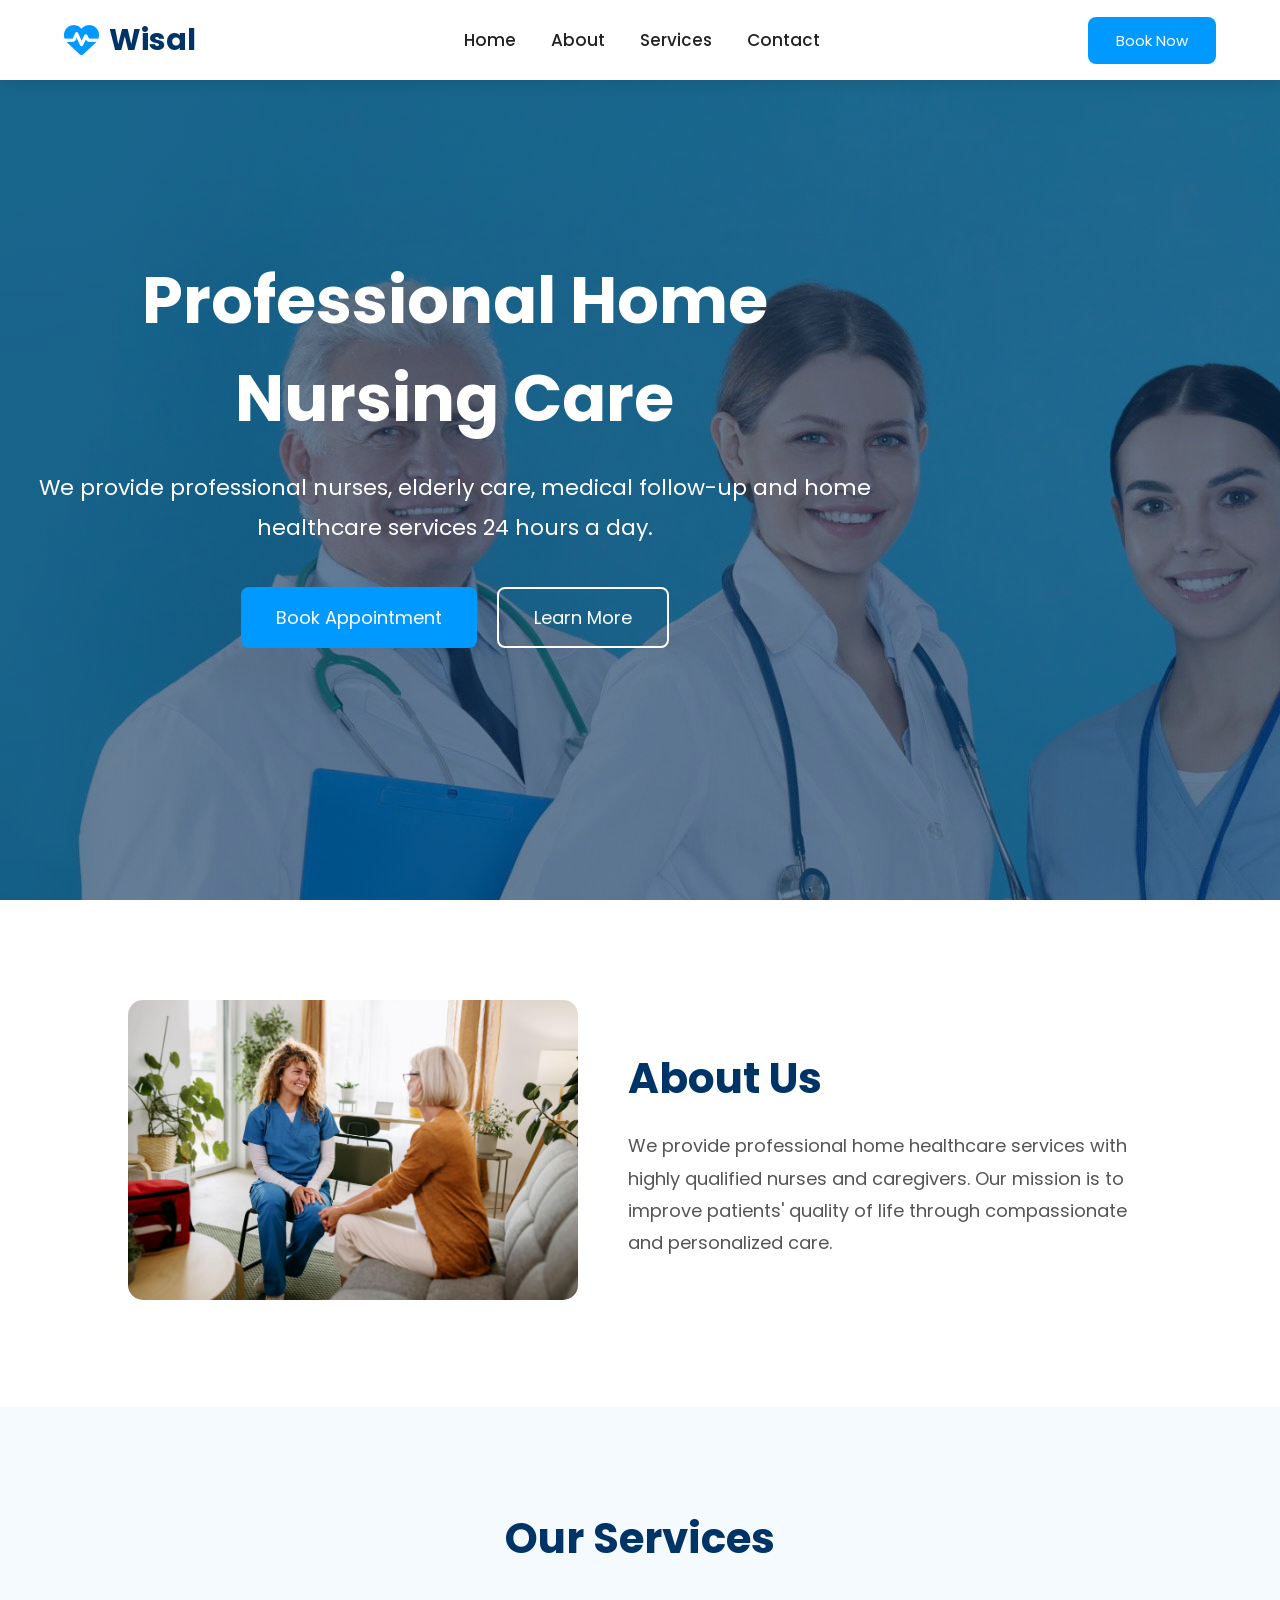
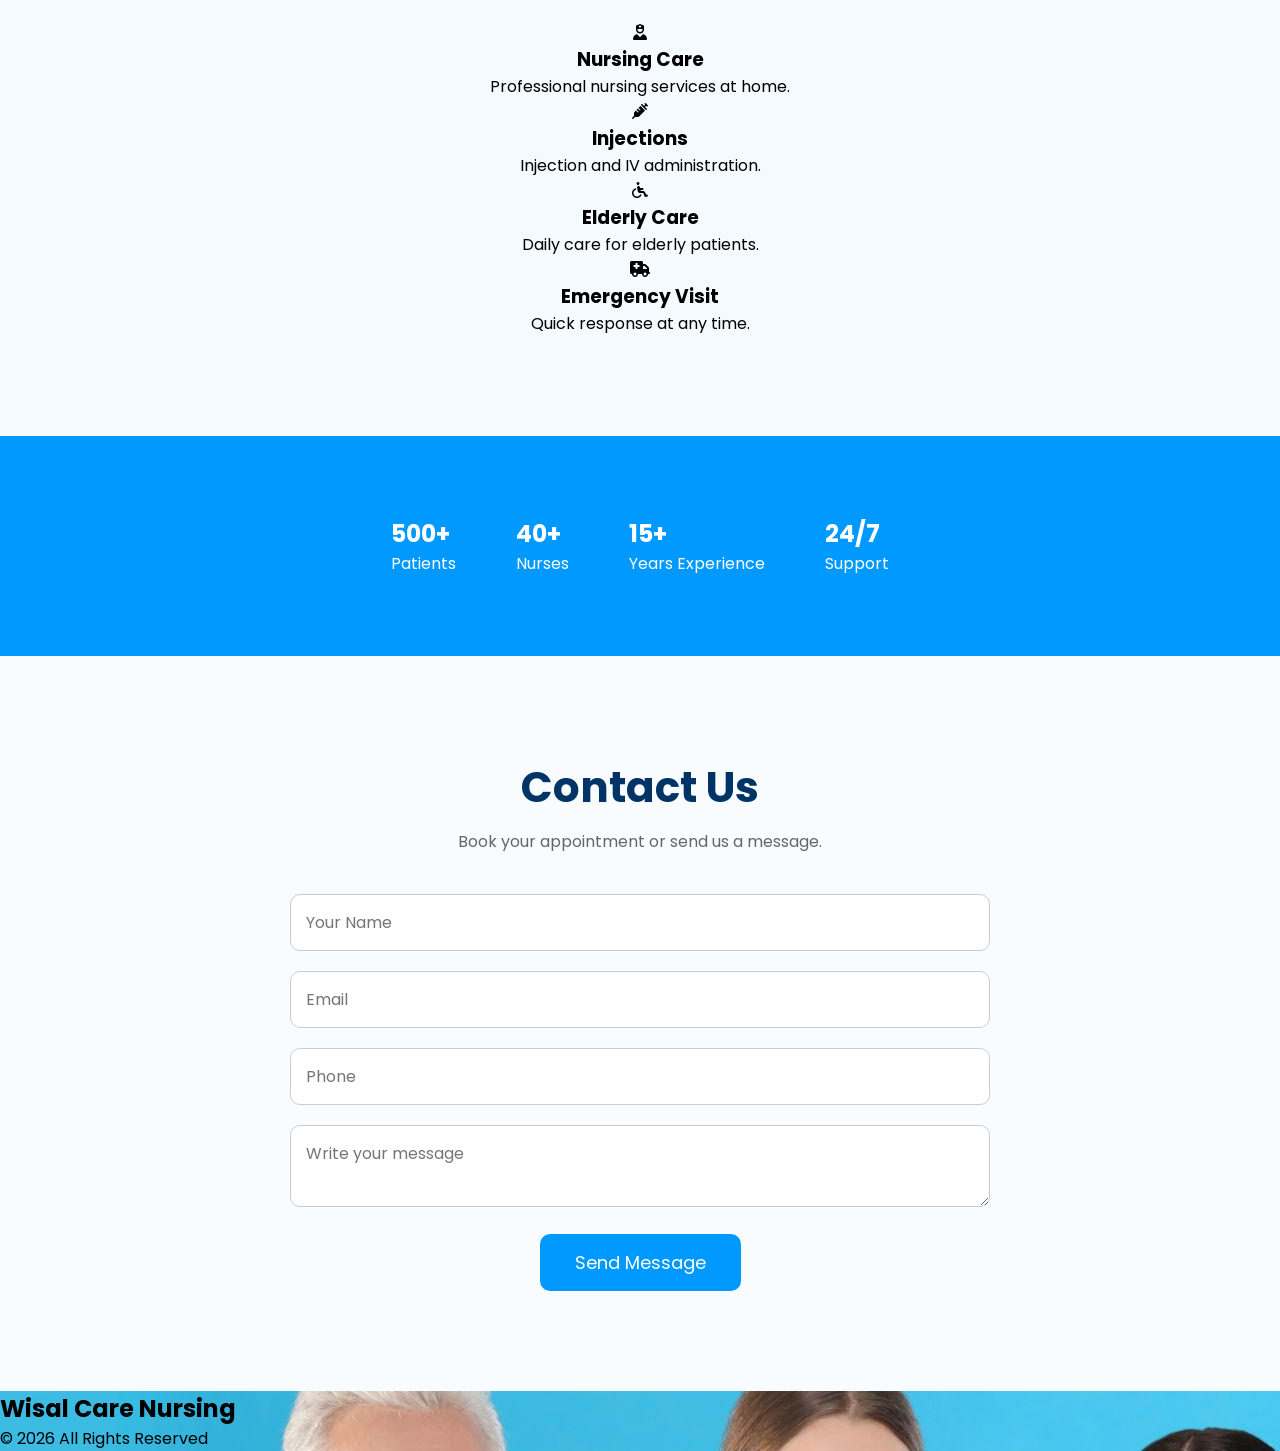
==== index.html @ 1d6d8c6b "Add files via upload" ====
<!DOCTYPE html>
<html lang="en">
<head>
    <meta charset="UTF-8">
    <meta name="viewport" content="width=device-width, initial-scale=1.0">

    <title><title>Trust Care Nursing</title></title>

    <link rel="stylesheet"
    href="https://cdnjs.cloudflare.com/ajax/libs/font-awesome/6.7.2/css/all.min.css">

    <link rel="stylesheet" href="./nurse.css">
</head>
<link rel="stylesheet" href="./nurse.css">
<body>
<!-- Navbar --><!-- ================= NAVBAR ================= -->
<div class="zy">
<header>

    <nav>

        <div class="logo">
            <i class="fa-solid fa-heart-pulse"></i>
            <h2>Wisal </h2>
        </div>

        <ul>

            <li><a href="#">Home</a></li>

            <li><a href="#about">About</a></li>

            <li><a href="#services">Services</a></li>

            <li><a href="#contact">Contact</a></li>

        </ul>

        <button>Book Now</button>

    </nav>

</header>

<!-- ================= HERO ================= -->

<section class="hero">

<div class="overlay">

<div class="hero-text">

<h1>
Professional Home Nursing Care
</h1>

<p>

We provide professional nurses, elderly care,
medical follow-up and home healthcare services
24 hours a day.

</p>

<div class="buttons">

<button class="btn1">
Book Appointment
</button>

<button class="btn2">
Learn More
</button>

</div>

</div>

</div>

</section>


<!-- ================= ABOUT ================= -->

<section id="about" class="about">

<div class="about-img">

<img src="./img/tFx-KhAilJrNJD1cGnGdFwAbZsKAb8rjtskVbV6EomZc5nAIpCiWA5G-6uvdhgjhZjy23Blpyqgkq9o8GJXaNEtevzfDGAfsOKgZnXQZ93qeG8VlobmFA5ruehhHsmvQbsqc4K2mUr1YyQvxYz3chcpA-TrYgQQSXexReo0SDhFoOBASvXWwSKOg_LoPv8xk.jpg">

</div>

<div class="about-text">

<h2>About Us</h2>

<p>

We provide professional home healthcare services
with highly qualified nurses and caregivers.

Our mission is to improve patients' quality of life
through compassionate and personalized care.

</p>

</div>

</section>

<!-- ================= SERVICES ================= -->

<section id="services" class="services">

<h2>Our Services</h2>

<div class="cards">

<div class="card">

<i class="fa-solid fa-user-nurse"></i>

<h3>Nursing Care</h3>

<p>

Professional nursing services at home.

</p>

</div>

<div class="card">

<i class="fa-solid fa-syringe"></i>

<h3>Injections</h3>

<p>

Injection and IV administration.

</p>

</div>

<div class="card">

<i class="fa-solid fa-wheelchair"></i>

<h3>Elderly Care</h3>

<p>

Daily care for elderly patients.

</p>

</div>

<div class="card">

<i class="fa-solid fa-truck-medical"></i>

<h3>Emergency Visit</h3>

<p>

Quick response at any time.

</p>

</div>

</div>

</section>

<!-- ================= STATISTICS ================= -->

<section class="stats">

<div>

<h2>500+</h2>

<p>Patients</p>

</div>

<div>

<h2>40+</h2>

<p>Nurses</p>

</div>

<div>

<h2>15+</h2>

<p>Years Experience</p>

</div>

<div>

<h2>24/7</h2>

<p>Support</p>

</div>

</section>

<!-- ================= CONTACT ================= -->

<section id="contact" class="contact">

<h2>Contact Us</h2>
<p>Book your appointment or send us a message.</p>
<form action="https://formspree.io/f/xzdngzao" method="POST">

<input type="text" name="name" placeholder="Your Name" required>

<input type="email" name="email" placeholder="Email" required>

<input type="text" name="phone" placeholder="Phone">

<textarea name="message" placeholder="Write your message"></textarea>

<button>

Send Message

</button>

</form>

</section>

<!-- ================= FOOTER ================= -->

<footer>

<h2>Wisal Care Nursing</h2>

<p>

© 2026 All Rights Reserved

</p>


</footer>

</body>
</html>
</body>
</html>
</body>
</html>
---- nurse.css ----
/* =======================
   Google Font
======================= */

@import url('https://fonts.googleapis.com/css2?family=Poppins:wght@300;400;500;600;700;800&display=swap');

/* =======================
   Reset
======================= */

*{
    margin:0;
    padding:0;
    box-sizing:border-box;
    font-family:'Poppins',sans-serif;
    scroll-behavior:smooth;
}

body{
    background:#f8fcff;
}

/* =======================
   Navbar
======================= */

header{
    width:100%;
    position:fixed;
    top:0;
    left:0;
    z-index:1000;
    background:white;
    box-shadow:0 3px 15px rgba(0,0,0,.1);
}

nav{

    width:90%;
    margin:auto;

    height:80px;

    display:flex;
    justify-content:space-between;
    align-items:center;
}

.logo{

    display:flex;
    align-items:center;
    gap:10px;

}

.logo i{

    font-size:35px;
    color:#0099ff;

}

.logo h2{

    color:#003366;

    font-size:30px;

}

nav ul{

    display:flex;
    list-style:none;
    gap:35px;

}

nav ul li a{

    text-decoration:none;

    color:#222;

    font-size:17px;

    font-weight:500;

    transition:.4s;

}

nav ul li a:hover{

    color:#0099ff;

}

nav button{

    padding:12px 28px;

    border:none;

    background:#0099ff;

    color:white;

    border-radius:8px;

    cursor:pointer;

    transition:.4s;

    font-size:15px;

}

nav button:hover{

    background:#0066cc;

}

/* =======================
   Hero
======================= */

.hero{
    height:100vh;

    background-image:
    linear-gradient(rgba(0,40,80,.6),rgba(0,40,80,.6)),
    url(images/.jpg);

    background-size:cover;

    background-position:center;

    display:flex;

    justify-content:center;

    align-items:center;

}

.hero-text{

    color:white;

    text-align:center;

    width:70%;

}

.hero h1{

    font-size:65px;

    margin-bottom:20px;

}

.hero p{

    font-size:22px;

    line-height:1.8;

    margin-bottom:40px;

}

.buttons{

    display:flex;

    justify-content:center;

    gap:20px;

}

.btn1{

    padding:15px 35px;

    border:none;

    background:#0099ff;

    color:white;

    border-radius:8px;

    cursor:pointer;

    transition:.4s;

    font-size:18px;

}

.btn1:hover{

    background:#0077dd;

}

.btn2{

    padding:15px 35px;

    background:transparent;

    border:2px solid white;

    color:white;

    border-radius:8px;

    cursor:pointer;

    transition:.4s;

    font-size:18px;

}

.btn2:hover{

    background:white;

    color:#003366;

}
.zy{
    background-image: url(./img/hero.jpg.jpg);
}
/*================ ABOUT ================*/

.about{
    display:flex;
    justify-content:space-between;
    align-items:center;
    padding:100px 10%;
    gap:60px;
    background:#fff;
}

.about-image{
    flex:1;
}

.about-image img{
    width:100%;
    border-radius:20px;
    box-shadow:0 10px 25px rgba(0,0,0,.15);
}

.about-content{
    flex:1;
}

.about-content h4{
    color:#0099ff;
    font-size:20px;
    margin-bottom:15px;
}

.about-content h2{
    font-size:40px;
    color:#003366;
    margin-bottom:20px;
}

.about-content p{
    color:#666;
    line-height:1.8;
    margin-bottom:30px;
    font-size:17px;
}

.about-content button{
    padding:14px 30px;
    border:none;
    background:#0099ff;
    color:#fff;
    border-radius:8px;
    cursor:pointer;
    transition:.3s;
}

.about-content button:hover{
    background:#0077dd;
}
/*================ SERVICES ================*/

.services{
    padding:100px 10%;
    background:#f5faff;
    text-align:center;
}

.services h2{
    font-size:42px;
    color:#003366;
    margin-bottom:50px;
}

.service-container{
    display:flex;
    justify-content:center;
    gap:30px;
    flex-wrap:wrap;
}

.service-card{
    background:#fff;
    width:260px;
    padding:35px 25px;
    border-radius:15px;
    box-shadow:0 10px 25px rgba(0,0,0,.08);
    transition:.3s;
}

.service-card:hover{
    transform:translateY(-10px);
}

.service-card i{
    font-size:50px;
    color:#0099ff;
    margin-bottom:20px;
}

.service-card h3{
    color:#003366;
    margin-bottom:15px;
}

.service-card p{
    color:#666;
    line-height:1.7;
}
/*================ WHY US ================*/

.why-us{
    padding:100px 10%;
    background:#ffffff;
    text-align:center;
}

.why-us h2{
    font-size:42px;
    color:#003366;
    margin-bottom:50px;
}

.why-container{
    display:flex;
    justify-content:center;
    gap:30px;
    flex-wrap:wrap;
}

.why-card{
    width:300px;
    padding:35px;
    background:#f8fcff;
    border-radius:15px;
    box-shadow:0 8px 20px rgba(0,0,0,.08);
    transition:.3s;
}

.why-card:hover{
    transform:translateY(-10px);
}

.why-card i{
    font-size:50px;
    color:#0099ff;
    margin-bottom:20px;
}

.why-card h3{
    color:#003366;
    margin-bottom:15px;
}

.why-card p{
    color:#666;
    line-height:1.7;
}
/*================ Statistics ================*/

.stats{

    background:#0099ff;

    color:white;

    display:flex;

    justify-content:center;

    align-items:center;

    flex-wrap:wrap;

    gap:60px;

    padding:80px 10%;

}

.stat-box{

    text-align:center;

}

.stat-box h2{

    font-size:55px;

    margin-bottom:10px;

}

.stat-box p{

    font-size:20px;

}
/*================ CONTACT ================*/

.contact{
    padding:100px 10%;
    background:#f8fcff;
    text-align:center;
}

.contact h2{
    font-size:42px;
    color:#003366;
    margin-bottom:10px;
}

.contact p{
    color:#666;
    margin-bottom:40px;
}

.contact form{
    max-width:700px;
    margin:auto;
}

.contact input,
.contact textarea{
    width:100%;
    padding:15px;
    margin-bottom:20px;
    border:1px solid #ccc;
    border-radius:10px;
    outline:none;
    font-size:16px;
}

.contact input:focus,
.contact textarea:focus{
    border-color:#0099ff;
}

.contact button{
    background:#0099ff;
    color:#fff;
    border:none;
    padding:15px 35px;
    border-radius:10px;
    cursor:pointer;
    font-size:18px;
    transition:.3s;
}

.contact button:hover{
    background:#0077dd;
}/*================ Responsive ================*/

@media(max-width:992px){

    nav{
        flex-direction:column;
        height:auto;
        padding:20px 0;
    }

    nav ul{
        margin:20px 0;
        gap:20px;
        flex-wrap:wrap;
        justify-content:center;
    }

    .hero h1{
        font-size:45px;
    }

    .hero p{
        font-size:18px;
    }

    .about{
        flex-direction:column;
        text-align:center;
    }

    .service-container{
        justify-content:center;
    }

    .why-container{
        justify-content:center;
    }

    .stats{
        gap:40px;
    }

}

@media(max-width:768px){

    .hero{
        padding:20px;
    }

    .hero h1{
        font-size:35px;
    }

    .hero p{
        font-size:16px;
    }

    .buttons{
        flex-direction:column;
    }

    .btn1,
    .btn2{
        width:100%;
    }

    .about h2,
    .services h2,
    .why-us h2,
    .contact h2{
        font-size:30px;
    }

    .service-card,
    .why-card{
        width:100%;
    }

}
body{
    background:#f8fcff;
    overflow-x:hidden;
}
.card:hover{
    transform: translateY(-10px);
    transition: .3s;
}
.about {
    display: flex;
    align-items: center;
    gap: 50px;
}

.about-img img {
    width: 450px;
    border-radius: 15px;
}
.about-text h2 {
    font-size: 42px;
    color: #003366;
    margin-bottom: 20px;
}

.about-text p {
    font-size: 18px;
    line-height: 1.8;
    color: #555;
}
---- nurse.css ----
/* =======================
   Google Font
======================= */

@import url('https://fonts.googleapis.com/css2?family=Poppins:wght@300;400;500;600;700;800&display=swap');

/* =======================
   Reset
======================= */

*{
    margin:0;
    padding:0;
    box-sizing:border-box;
    font-family:'Poppins',sans-serif;
    scroll-behavior:smooth;
}

body{
    background:#f8fcff;
}

/* =======================
   Navbar
======================= */

header{
    width:100%;
    position:fixed;
    top:0;
    left:0;
    z-index:1000;
    background:white;
    box-shadow:0 3px 15px rgba(0,0,0,.1);
}

nav{

    width:90%;
    margin:auto;

    height:80px;

    display:flex;
    justify-content:space-between;
    align-items:center;
}

.logo{

    display:flex;
    align-items:center;
    gap:10px;

}

.logo i{

    font-size:35px;
    color:#0099ff;

}

.logo h2{

    color:#003366;

    font-size:30px;

}

nav ul{

    display:flex;
    list-style:none;
    gap:35px;

}

nav ul li a{

    text-decoration:none;

    color:#222;

    font-size:17px;

    font-weight:500;

    transition:.4s;

}

nav ul li a:hover{

    color:#0099ff;

}

nav button{

    padding:12px 28px;

    border:none;

    background:#0099ff;

    color:white;

    border-radius:8px;

    cursor:pointer;

    transition:.4s;

    font-size:15px;

}

nav button:hover{

    background:#0066cc;

}

/* =======================
   Hero
======================= */

.hero{
    height:100vh;

    background-image:
    linear-gradient(rgba(0,40,80,.6),rgba(0,40,80,.6)),
    url(images/.jpg);

    background-size:cover;

    background-position:center;

    display:flex;

    justify-content:center;

    align-items:center;

}

.hero-text{

    color:white;

    text-align:center;

    width:70%;

}

.hero h1{

    font-size:65px;

    margin-bottom:20px;

}

.hero p{

    font-size:22px;

    line-height:1.8;

    margin-bottom:40px;

}

.buttons{

    display:flex;

    justify-content:center;

    gap:20px;

}

.btn1{

    padding:15px 35px;

    border:none;

    background:#0099ff;

    color:white;

    border-radius:8px;

    cursor:pointer;

    transition:.4s;

    font-size:18px;

}

.btn1:hover{

    background:#0077dd;

}

.btn2{

    padding:15px 35px;

    background:transparent;

    border:2px solid white;

    color:white;

    border-radius:8px;

    cursor:pointer;

    transition:.4s;

    font-size:18px;

}

.btn2:hover{

    background:white;

    color:#003366;

}
.zy{
    background-image: url(./img/hero.jpg.jpg);
}
/*================ ABOUT ================*/

.about{
    display:flex;
    justify-content:space-between;
    align-items:center;
    padding:100px 10%;
    gap:60px;
    background:#fff;
}

.about-image{
    flex:1;
}

.about-image img{
    width:100%;
    border-radius:20px;
    box-shadow:0 10px 25px rgba(0,0,0,.15);
}

.about-content{
    flex:1;
}

.about-content h4{
    color:#0099ff;
    font-size:20px;
    margin-bottom:15px;
}

.about-content h2{
    font-size:40px;
    color:#003366;
    margin-bottom:20px;
}

.about-content p{
    color:#666;
    line-height:1.8;
    margin-bottom:30px;
    font-size:17px;
}

.about-content button{
    padding:14px 30px;
    border:none;
    background:#0099ff;
    color:#fff;
    border-radius:8px;
    cursor:pointer;
    transition:.3s;
}

.about-content button:hover{
    background:#0077dd;
}
/*================ SERVICES ================*/

.services{
    padding:100px 10%;
    background:#f5faff;
    text-align:center;
}

.services h2{
    font-size:42px;
    color:#003366;
    margin-bottom:50px;
}

.service-container{
    display:flex;
    justify-content:center;
    gap:30px;
    flex-wrap:wrap;
}

.service-card{
    background:#fff;
    width:260px;
    padding:35px 25px;
    border-radius:15px;
    box-shadow:0 10px 25px rgba(0,0,0,.08);
    transition:.3s;
}

.service-card:hover{
    transform:translateY(-10px);
}

.service-card i{
    font-size:50px;
    color:#0099ff;
    margin-bottom:20px;
}

.service-card h3{
    color:#003366;
    margin-bottom:15px;
}

.service-card p{
    color:#666;
    line-height:1.7;
}
/*================ WHY US ================*/

.why-us{
    padding:100px 10%;
    background:#ffffff;
    text-align:center;
}

.why-us h2{
    font-size:42px;
    color:#003366;
    margin-bottom:50px;
}

.why-container{
    display:flex;
    justify-content:center;
    gap:30px;
    flex-wrap:wrap;
}

.why-card{
    width:300px;
    padding:35px;
    background:#f8fcff;
    border-radius:15px;
    box-shadow:0 8px 20px rgba(0,0,0,.08);
    transition:.3s;
}

.why-card:hover{
    transform:translateY(-10px);
}

.why-card i{
    font-size:50px;
    color:#0099ff;
    margin-bottom:20px;
}

.why-card h3{
    color:#003366;
    margin-bottom:15px;
}

.why-card p{
    color:#666;
    line-height:1.7;
}
/*================ Statistics ================*/

.stats{

    background:#0099ff;

    color:white;

    display:flex;

    justify-content:center;

    align-items:center;

    flex-wrap:wrap;

    gap:60px;

    padding:80px 10%;

}

.stat-box{

    text-align:center;

}

.stat-box h2{

    font-size:55px;

    margin-bottom:10px;

}

.stat-box p{

    font-size:20px;

}
/*================ CONTACT ================*/

.contact{
    padding:100px 10%;
    background:#f8fcff;
    text-align:center;
}

.contact h2{
    font-size:42px;
    color:#003366;
    margin-bottom:10px;
}

.contact p{
    color:#666;
    margin-bottom:40px;
}

.contact form{
    max-width:700px;
    margin:auto;
}

.contact input,
.contact textarea{
    width:100%;
    padding:15px;
    margin-bottom:20px;
    border:1px solid #ccc;
    border-radius:10px;
    outline:none;
    font-size:16px;
}

.contact input:focus,
.contact textarea:focus{
    border-color:#0099ff;
}

.contact button{
    background:#0099ff;
    color:#fff;
    border:none;
    padding:15px 35px;
    border-radius:10px;
    cursor:pointer;
    font-size:18px;
    transition:.3s;
}

.contact button:hover{
    background:#0077dd;
}/*================ Responsive ================*/

@media(max-width:992px){

    nav{
        flex-direction:column;
        height:auto;
        padding:20px 0;
    }

    nav ul{
        margin:20px 0;
        gap:20px;
        flex-wrap:wrap;
        justify-content:center;
    }

    .hero h1{
        font-size:45px;
    }

    .hero p{
        font-size:18px;
    }

    .about{
        flex-direction:column;
        text-align:center;
    }

    .service-container{
        justify-content:center;
    }

    .why-container{
        justify-content:center;
    }

    .stats{
        gap:40px;
    }

}

@media(max-width:768px){

    .hero{
        padding:20px;
    }

    .hero h1{
        font-size:35px;
    }

    .hero p{
        font-size:16px;
    }

    .buttons{
        flex-direction:column;
    }

    .btn1,
    .btn2{
        width:100%;
    }

    .about h2,
    .services h2,
    .why-us h2,
    .contact h2{
        font-size:30px;
    }

    .service-card,
    .why-card{
        width:100%;
    }

}
body{
    background:#f8fcff;
    overflow-x:hidden;
}
.card:hover{
    transform: translateY(-10px);
    transition: .3s;
}
.about {
    display: flex;
    align-items: center;
    gap: 50px;
}

.about-img img {
    width: 450px;
    border-radius: 15px;
}
.about-text h2 {
    font-size: 42px;
    color: #003366;
    margin-bottom: 20px;
}

.about-text p {
    font-size: 18px;
    line-height: 1.8;
    color: #555;
}
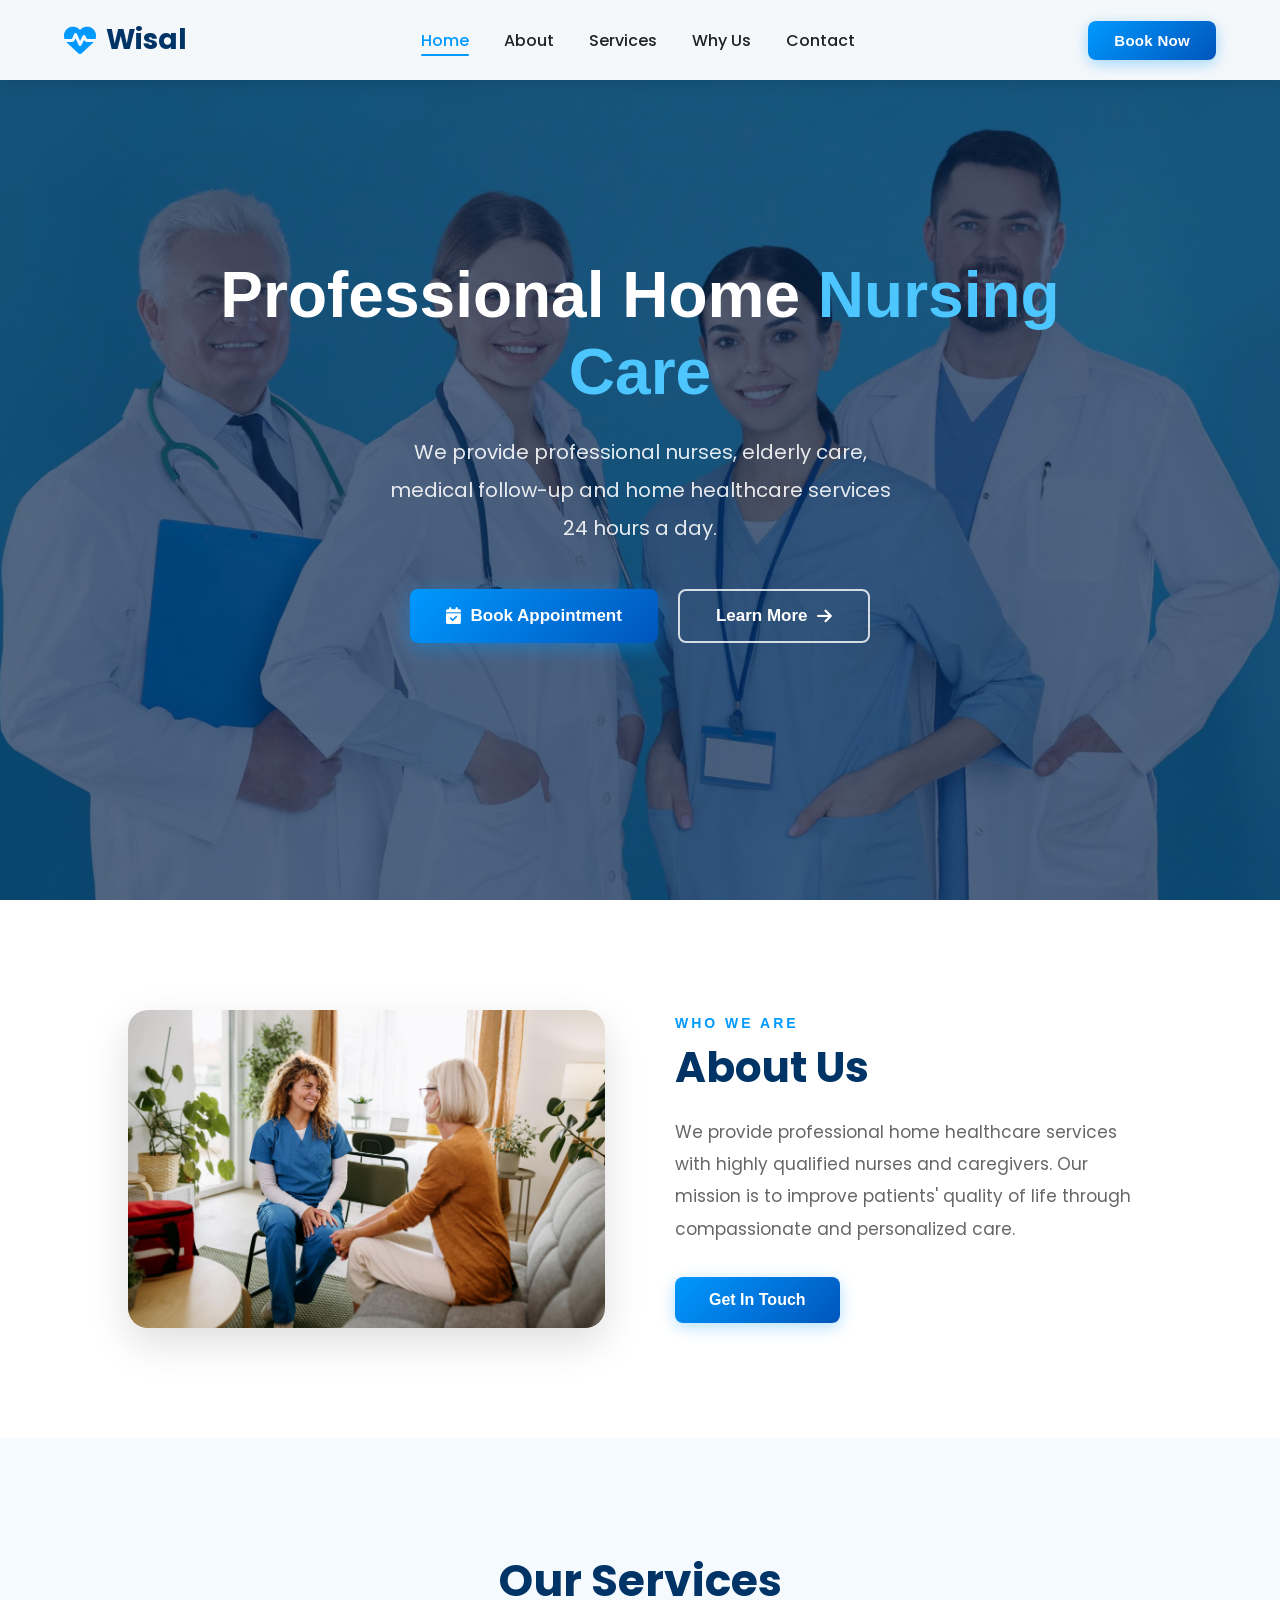
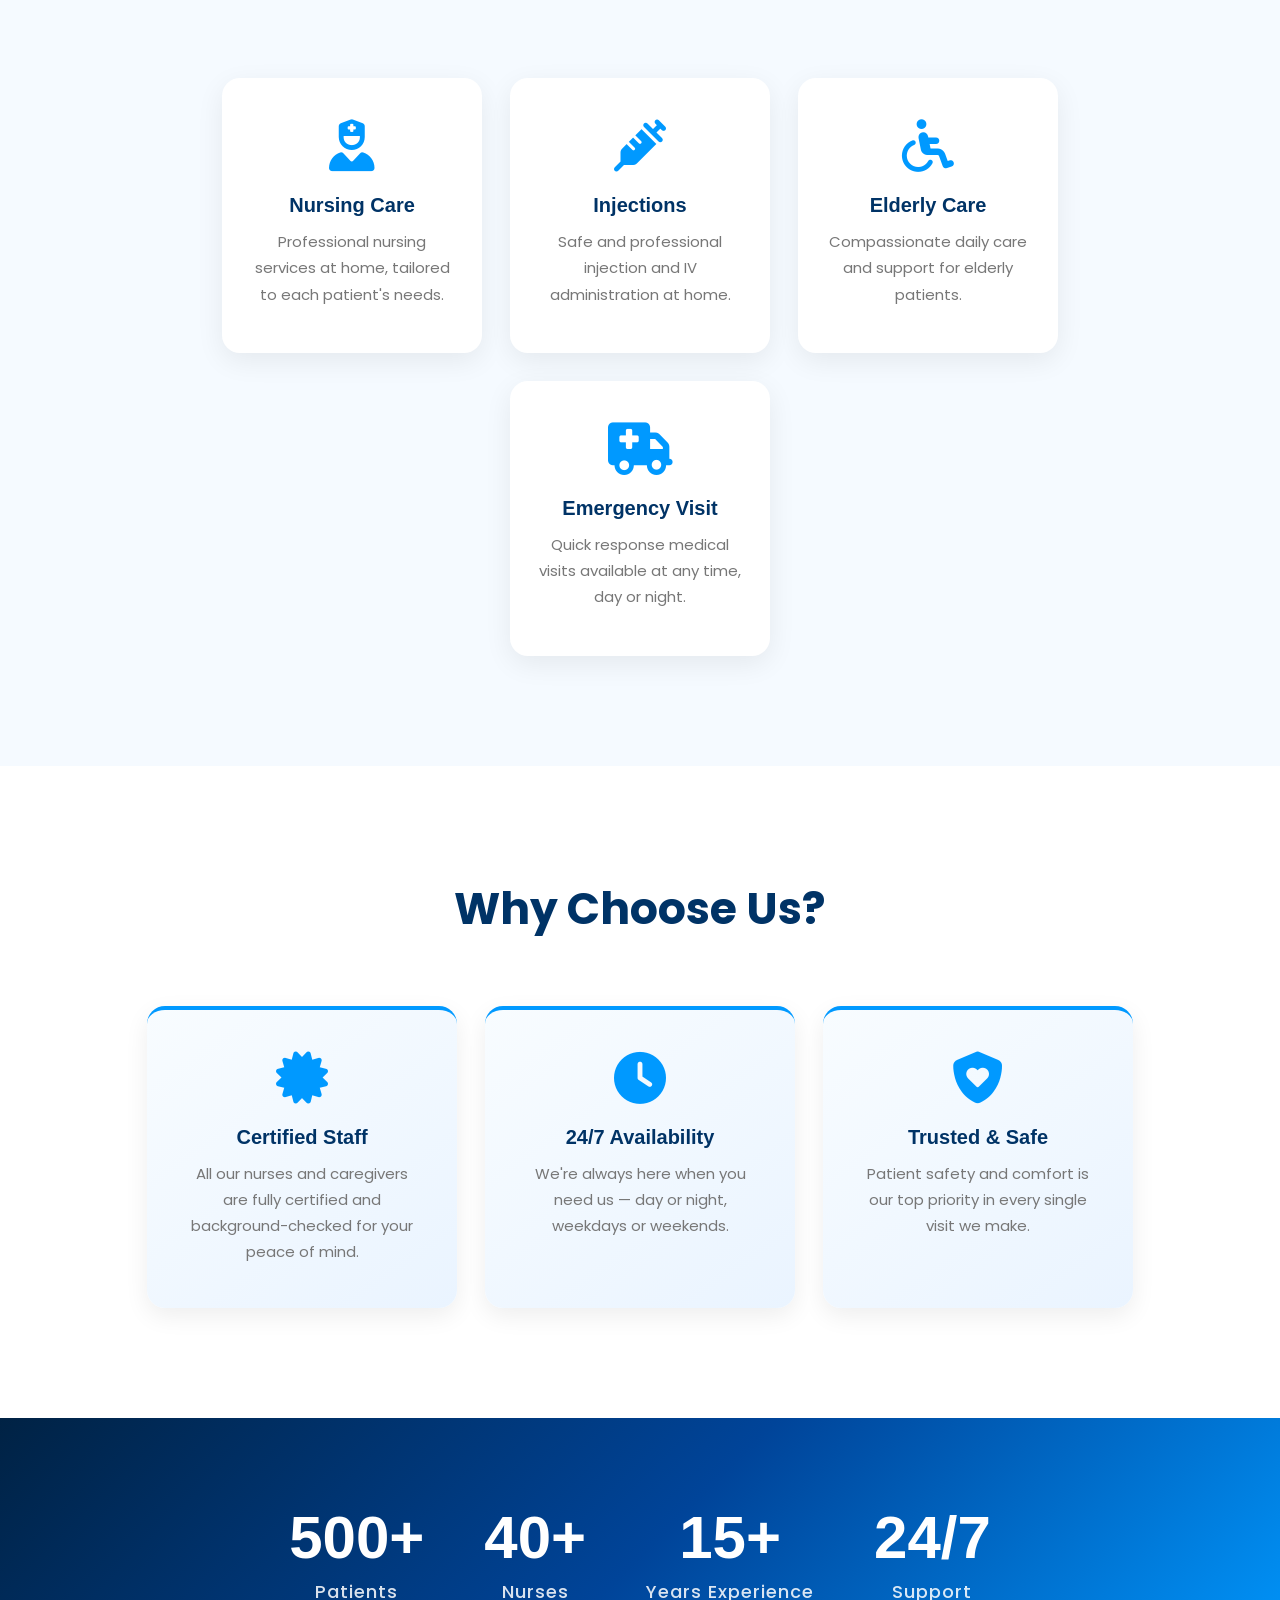
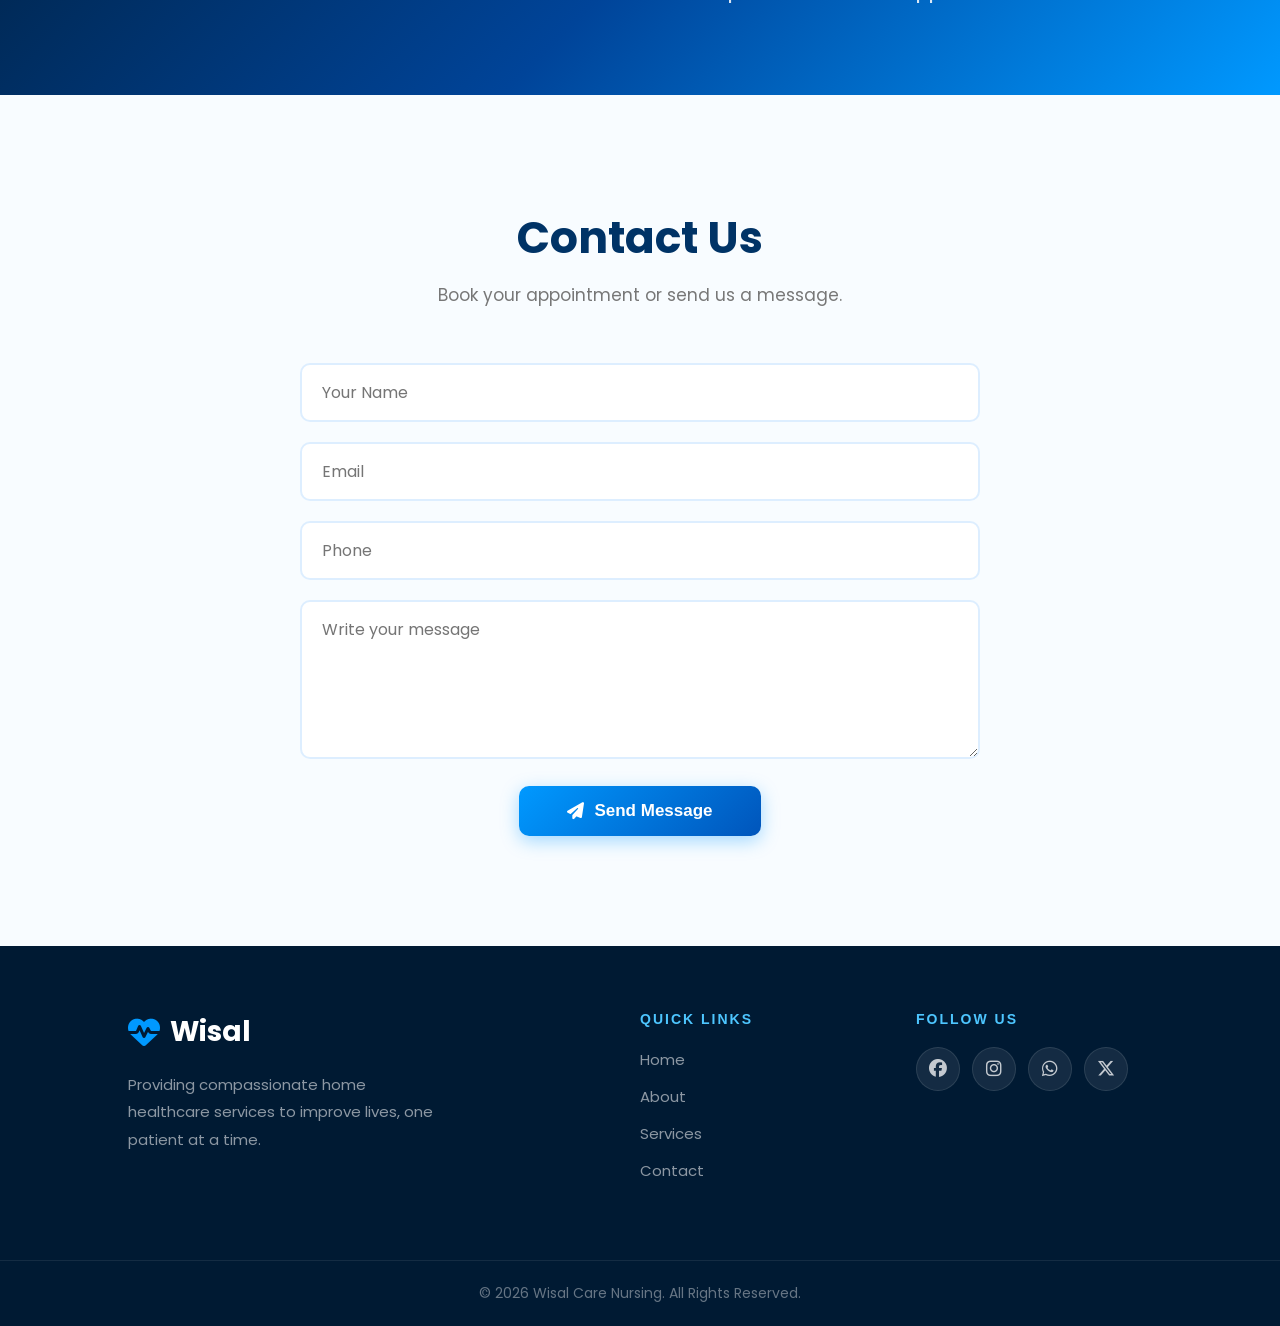
==== commit 6b10740d: "Fix bugs and improve UI: hamburger menu, scroll animations, why-us section, footer" ====
--- a/index.html
+++ b/index.html
@@ -1,264 +1,198 @@
-<!DOCTYPE html>
-<html lang="en">
-<head>
-    <meta charset="UTF-8">
-    <meta name="viewport" content="width=device-width, initial-scale=1.0">
-
-    <title><title>Trust Care Nursing</title></title>
-
-    <link rel="stylesheet"
-    href="https://cdnjs.cloudflare.com/ajax/libs/font-awesome/6.7.2/css/all.min.css">
-
-    <link rel="stylesheet" href="./nurse.css">
-</head>
-<link rel="stylesheet" href="./nurse.css">
-<body>
-<!-- Navbar --><!-- ================= NAVBAR ================= -->
-<div class="zy">
-<header>
-
-    <nav>
-
-        <div class="logo">
-            <i class="fa-solid fa-heart-pulse"></i>
-            <h2>Wisal </h2>
-        </div>
-
-        <ul>
-
-            <li><a href="#">Home</a></li>
-
-            <li><a href="#about">About</a></li>
-
-            <li><a href="#services">Services</a></li>
-
-            <li><a href="#contact">Contact</a></li>
-
-        </ul>
-
-        <button>Book Now</button>
-
-    </nav>
-
-</header>
-
-<!-- ================= HERO ================= -->
-
-<section class="hero">
-
-<div class="overlay">
-
-<div class="hero-text">
-
-<h1>
-Professional Home Nursing Care
-</h1>
-
-<p>
-
-We provide professional nurses, elderly care,
-medical follow-up and home healthcare services
-24 hours a day.
-
-</p>
-
-<div class="buttons">
-
-<button class="btn1">
-Book Appointment
-</button>
-
-<button class="btn2">
-Learn More
-</button>
-
-</div>
-
-</div>
-
-</div>
-
-</section>
-
-
-<!-- ================= ABOUT ================= -->
-
-<section id="about" class="about">
-
-<div class="about-img">
-
-<img src="./img/tFx-KhAilJrNJD1cGnGdFwAbZsKAb8rjtskVbV6EomZc5nAIpCiWA5G-6uvdhgjhZjy23Blpyqgkq9o8GJXaNEtevzfDGAfsOKgZnXQZ93qeG8VlobmFA5ruehhHsmvQbsqc4K2mUr1YyQvxYz3chcpA-TrYgQQSXexReo0SDhFoOBASvXWwSKOg_LoPv8xk.jpg">
-
-</div>
-
-<div class="about-text">
-
-<h2>About Us</h2>
-
-<p>
-
-We provide professional home healthcare services
-with highly qualified nurses and caregivers.
-
-Our mission is to improve patients' quality of life
-through compassionate and personalized care.
-
-</p>
-
-</div>
-
-</section>
-
-<!-- ================= SERVICES ================= -->
-
-<section id="services" class="services">
-
-<h2>Our Services</h2>
-
-<div class="cards">
-
-<div class="card">
-
-<i class="fa-solid fa-user-nurse"></i>
-
-<h3>Nursing Care</h3>
-
-<p>
-
-Professional nursing services at home.
-
-</p>
-
-</div>
-
-<div class="card">
-
-<i class="fa-solid fa-syringe"></i>
-
-<h3>Injections</h3>
-
-<p>
-
-Injection and IV administration.
-
-</p>
-
-</div>
-
-<div class="card">
-
-<i class="fa-solid fa-wheelchair"></i>
-
-<h3>Elderly Care</h3>
-
-<p>
-
-Daily care for elderly patients.
-
-</p>
-
-</div>
-
-<div class="card">
-
-<i class="fa-solid fa-truck-medical"></i>
-
-<h3>Emergency Visit</h3>
-
-<p>
-
-Quick response at any time.
-
-</p>
-
-</div>
-
-</div>
-
-</section>
-
-<!-- ================= STATISTICS ================= -->
-
-<section class="stats">
-
-<div>
-
-<h2>500+</h2>
-
-<p>Patients</p>
-
-</div>
-
-<div>
-
-<h2>40+</h2>
-
-<p>Nurses</p>
-
-</div>
-
-<div>
-
-<h2>15+</h2>
-
-<p>Years Experience</p>
-
-</div>
-
-<div>
-
-<h2>24/7</h2>
-
-<p>Support</p>
-
-</div>
-
-</section>
-
-<!-- ================= CONTACT ================= -->
-
-<section id="contact" class="contact">
-
-<h2>Contact Us</h2>
-<p>Book your appointment or send us a message.</p>
-<form action="https://formspree.io/f/xzdngzao" method="POST">
-
-<input type="text" name="name" placeholder="Your Name" required>
-
-<input type="email" name="email" placeholder="Email" required>
-
-<input type="text" name="phone" placeholder="Phone">
-
-<textarea name="message" placeholder="Write your message"></textarea>
-
-<button>
-
-Send Message
-
-</button>
-
-</form>
-
-</section>
-
-<!-- ================= FOOTER ================= -->
-
-<footer>
-
-<h2>Wisal Care Nursing</h2>
-
-<p>
-
-© 2026 All Rights Reserved
-
-</p>
-
-
-</footer>
-
-</body>
-</html>
-</body>
-</html>
-</body>
-</html>+<!DOCTYPE html>
+<html lang="en">
+<head>
+    <meta charset="UTF-8">
+    <meta name="viewport" content="width=device-width, initial-scale=1.0">
+    <meta name="description" content="Wisal Care Community - Professional home nursing care, elderly care, and medical follow-up services available 24/7.">
+    <title>Wisal Care Community</title>
+    <link rel="stylesheet" href="https://cdnjs.cloudflare.com/ajax/libs/font-awesome/6.7.2/css/all.min.css">
+    <link rel="stylesheet" href="./nurse.css">
+</head>
+<body>
+
+<!-- ================= NAVBAR ================= -->
+<header id="header">
+    <nav>
+        <div class="logo">
+            <i class="fa-solid fa-heart-pulse"></i>
+            <h2>Wisal</h2>
+        </div>
+
+        <ul class="nav-links" id="nav-links">
+            <li><a href="#" class="active">Home</a></li>
+            <li><a href="#about">About</a></li>
+            <li><a href="#services">Services</a></li>
+            <li><a href="#why-us">Why Us</a></li>
+            <li><a href="#contact">Contact</a></li>
+        </ul>
+
+        <div class="nav-right">
+            <button class="book-btn" onclick="document.getElementById('contact').scrollIntoView({behavior:'smooth'})">Book Now</button>
+            <div class="hamburger" id="hamburger">
+                <span></span>
+                <span></span>
+                <span></span>
+            </div>
+        </div>
+    </nav>
+</header>
+
+<!-- ================= HERO ================= -->
+<section class="hero">
+    <div class="hero-overlay">
+        <div class="hero-text">
+            <h1>Professional Home <span>Nursing Care</span></h1>
+            <p>We provide professional nurses, elderly care,<br>
+            medical follow-up and home healthcare services<br>24 hours a day.</p>
+            <div class="buttons">
+                <button class="btn1" onclick="document.getElementById('contact').scrollIntoView({behavior:'smooth'})">
+                    <i class="fa-solid fa-calendar-check"></i> Book Appointment
+                </button>
+                <button class="btn2" onclick="document.getElementById('about').scrollIntoView({behavior:'smooth'})">
+                    Learn More <i class="fa-solid fa-arrow-right"></i>
+                </button>
+            </div>
+        </div>
+    </div>
+</section>
+
+<!-- ================= ABOUT ================= -->
+<section id="about" class="about">
+    <div class="about-image reveal">
+        <img src="./img/tFx-KhAilJrNJD1cGnGdFwAbZsKAb8rjtskVbV6EomZc5nAIpCiWA5G-6uvdhgjhZjy23Blpyqgkq9o8GJXaNEtevzfDGAfsOKgZnXQZ93qeG8VlobmFA5ruehhHsmvQbsqc4K2mUr1YyQvxYz3chcpA-TrYgQQSXexReo0SDhFoOBASvXWwSKOg_LoPv8xk.jpg" alt="Professional nurse caring for patient">
+    </div>
+    <div class="about-content reveal">
+        <h4>Who We Are</h4>
+        <h2>About Us</h2>
+        <p>We provide professional home healthcare services with highly qualified nurses and caregivers.
+        Our mission is to improve patients' quality of life through compassionate and personalized care.</p>
+        <button onclick="document.getElementById('contact').scrollIntoView({behavior:'smooth'})">Get In Touch</button>
+    </div>
+</section>
+
+<!-- ================= SERVICES ================= -->
+<section id="services" class="services">
+    <h2 class="reveal">Our Services</h2>
+    <div class="service-container">
+        <div class="service-card reveal">
+            <i class="fa-solid fa-user-nurse"></i>
+            <h3>Nursing Care</h3>
+            <p>Professional nursing services at home, tailored to each patient's needs.</p>
+        </div>
+        <div class="service-card reveal">
+            <i class="fa-solid fa-syringe"></i>
+            <h3>Injections</h3>
+            <p>Safe and professional injection and IV administration at home.</p>
+        </div>
+        <div class="service-card reveal">
+            <i class="fa-solid fa-wheelchair"></i>
+            <h3>Elderly Care</h3>
+            <p>Compassionate daily care and support for elderly patients.</p>
+        </div>
+        <div class="service-card reveal">
+            <i class="fa-solid fa-truck-medical"></i>
+            <h3>Emergency Visit</h3>
+            <p>Quick response medical visits available at any time, day or night.</p>
+        </div>
+    </div>
+</section>
+
+<!-- ================= WHY US ================= -->
+<section id="why-us" class="why-us">
+    <h2 class="reveal">Why Choose Us?</h2>
+    <div class="why-container">
+        <div class="why-card reveal">
+            <i class="fa-solid fa-certificate"></i>
+            <h3>Certified Staff</h3>
+            <p>All our nurses and caregivers are fully certified and background-checked for your peace of mind.</p>
+        </div>
+        <div class="why-card reveal">
+            <i class="fa-solid fa-clock"></i>
+            <h3>24/7 Availability</h3>
+            <p>We're always here when you need us — day or night, weekdays or weekends.</p>
+        </div>
+        <div class="why-card reveal">
+            <i class="fa-solid fa-shield-heart"></i>
+            <h3>Trusted & Safe</h3>
+            <p>Patient safety and comfort is our top priority in every single visit we make.</p>
+        </div>
+    </div>
+</section>
+
+<!-- ================= STATISTICS ================= -->
+<section class="stats">
+    <div class="stat-box reveal">
+        <h2>500+</h2>
+        <p>Patients</p>
+    </div>
+    <div class="stat-box reveal">
+        <h2>40+</h2>
+        <p>Nurses</p>
+    </div>
+    <div class="stat-box reveal">
+        <h2>15+</h2>
+        <p>Years Experience</p>
+    </div>
+    <div class="stat-box reveal">
+        <h2>24/7</h2>
+        <p>Support</p>
+    </div>
+</section>
+
+<!-- ================= CONTACT ================= -->
+<section id="contact" class="contact">
+    <h2 class="reveal">Contact Us</h2>
+    <p class="reveal">Book your appointment or send us a message.</p>
+    <form action="https://formspree.io/f/xzdngzao" method="POST" class="reveal">
+        <input type="text" name="name" placeholder="Your Name" required>
+        <input type="email" name="email" placeholder="Email" required>
+        <input type="text" name="phone" placeholder="Phone">
+        <textarea name="message" placeholder="Write your message" rows="5"></textarea>
+        <button type="submit">
+            <i class="fa-solid fa-paper-plane"></i> Send Message
+        </button>
+    </form>
+</section>
+
+<!-- ================= FOOTER ================= -->
+<footer>
+    <div class="footer-container">
+        <div class="footer-brand">
+            <div class="logo">
+                <i class="fa-solid fa-heart-pulse"></i>
+                <h2>Wisal</h2>
+            </div>
+            <p>Providing compassionate home healthcare services to improve lives, one patient at a time.</p>
+        </div>
+        <div class="footer-links">
+            <h4>Quick Links</h4>
+            <ul>
+                <li><a href="#">Home</a></li>
+                <li><a href="#about">About</a></li>
+                <li><a href="#services">Services</a></li>
+                <li><a href="#contact">Contact</a></li>
+            </ul>
+        </div>
+        <div class="footer-social">
+            <h4>Follow Us</h4>
+            <div class="social-icons">
+                <a href="#" aria-label="Facebook"><i class="fa-brands fa-facebook"></i></a>
+                <a href="#" aria-label="Instagram"><i class="fa-brands fa-instagram"></i></a>
+                <a href="#" aria-label="WhatsApp"><i class="fa-brands fa-whatsapp"></i></a>
+                <a href="#" aria-label="Twitter"><i class="fa-brands fa-x-twitter"></i></a>
+            </div>
+        </div>
+    </div>
+    <div class="footer-bottom">
+        <p>© 2026 Wisal Care Nursing. All Rights Reserved.</p>
+    </div>
+</footer>
+
+<!-- Scroll to Top Button -->
+<button class="scroll-top" id="scrollTop" aria-label="Scroll to top">
+    <i class="fa-solid fa-arrow-up"></i>
+</button>
+
+<script src="./script.js"></script>
+</body>
+</html>
--- a/nurse.css
+++ b/nurse.css
@@ -1,600 +1,892 @@
-/* =======================
-   Google Font
-======================= */
-
-@import url('https://fonts.googleapis.com/css2?family=Poppins:wght@300;400;500;600;700;800&display=swap');
-
-/* =======================
-   Reset
-======================= */
-
-*{
-    margin:0;
-    padding:0;
-    box-sizing:border-box;
-    font-family:'Poppins',sans-serif;
-    scroll-behavior:smooth;
-}
-
-body{
-    background:#f8fcff;
-}
-
-/* =======================
-   Navbar
-======================= */
-
-header{
-    width:100%;
-    position:fixed;
-    top:0;
-    left:0;
-    z-index:1000;
-    background:white;
-    box-shadow:0 3px 15px rgba(0,0,0,.1);
-}
-
-nav{
-
-    width:90%;
-    margin:auto;
-
-    height:80px;
-
-    display:flex;
-    justify-content:space-between;
-    align-items:center;
-}
-
-.logo{
-
-    display:flex;
-    align-items:center;
-    gap:10px;
-
-}
-
-.logo i{
-
-    font-size:35px;
-    color:#0099ff;
-
-}
-
-.logo h2{
-
-    color:#003366;
-
-    font-size:30px;
-
-}
-
-nav ul{
-
-    display:flex;
-    list-style:none;
-    gap:35px;
-
-}
-
-nav ul li a{
-
-    text-decoration:none;
-
-    color:#222;
-
-    font-size:17px;
-
-    font-weight:500;
-
-    transition:.4s;
-
-}
-
-nav ul li a:hover{
-
-    color:#0099ff;
-
-}
-
-nav button{
-
-    padding:12px 28px;
-
-    border:none;
-
-    background:#0099ff;
-
-    color:white;
-
-    border-radius:8px;
-
-    cursor:pointer;
-
-    transition:.4s;
-
-    font-size:15px;
-
-}
-
-nav button:hover{
-
-    background:#0066cc;
-
-}
-
-/* =======================
-   Hero
-======================= */
-
-.hero{
-    height:100vh;
-
-    background-image:
-    linear-gradient(rgba(0,40,80,.6),rgba(0,40,80,.6)),
-    url(images/.jpg);
-
-    background-size:cover;
-
-    background-position:center;
-
-    display:flex;
-
-    justify-content:center;
-
-    align-items:center;
-
-}
-
-.hero-text{
-
-    color:white;
-
-    text-align:center;
-
-    width:70%;
-
-}
-
-.hero h1{
-
-    font-size:65px;
-
-    margin-bottom:20px;
-
-}
-
-.hero p{
-
-    font-size:22px;
-
-    line-height:1.8;
-
-    margin-bottom:40px;
-
-}
-
-.buttons{
-
-    display:flex;
-
-    justify-content:center;
-
-    gap:20px;
-
-}
-
-.btn1{
-
-    padding:15px 35px;
-
-    border:none;
-
-    background:#0099ff;
-
-    color:white;
-
-    border-radius:8px;
-
-    cursor:pointer;
-
-    transition:.4s;
-
-    font-size:18px;
-
-}
-
-.btn1:hover{
-
-    background:#0077dd;
-
-}
-
-.btn2{
-
-    padding:15px 35px;
-
-    background:transparent;
-
-    border:2px solid white;
-
-    color:white;
-
-    border-radius:8px;
-
-    cursor:pointer;
-
-    transition:.4s;
-
-    font-size:18px;
-
-}
-
-.btn2:hover{
-
-    background:white;
-
-    color:#003366;
-
-}
-.zy{
-    background-image: url(./img/hero.jpg.jpg);
-}
-/*================ ABOUT ================*/
-
-.about{
-    display:flex;
-    justify-content:space-between;
-    align-items:center;
-    padding:100px 10%;
-    gap:60px;
-    background:#fff;
-}
-
-.about-image{
-    flex:1;
-}
-
-.about-image img{
-    width:100%;
-    border-radius:20px;
-    box-shadow:0 10px 25px rgba(0,0,0,.15);
-}
-
-.about-content{
-    flex:1;
-}
-
-.about-content h4{
-    color:#0099ff;
-    font-size:20px;
-    margin-bottom:15px;
-}
-
-.about-content h2{
-    font-size:40px;
-    color:#003366;
-    margin-bottom:20px;
-}
-
-.about-content p{
-    color:#666;
-    line-height:1.8;
-    margin-bottom:30px;
-    font-size:17px;
-}
-
-.about-content button{
-    padding:14px 30px;
-    border:none;
-    background:#0099ff;
-    color:#fff;
-    border-radius:8px;
-    cursor:pointer;
-    transition:.3s;
-}
-
-.about-content button:hover{
-    background:#0077dd;
-}
-/*================ SERVICES ================*/
-
-.services{
-    padding:100px 10%;
-    background:#f5faff;
-    text-align:center;
-}
-
-.services h2{
-    font-size:42px;
-    color:#003366;
-    margin-bottom:50px;
-}
-
-.service-container{
-    display:flex;
-    justify-content:center;
-    gap:30px;
-    flex-wrap:wrap;
-}
-
-.service-card{
-    background:#fff;
-    width:260px;
-    padding:35px 25px;
-    border-radius:15px;
-    box-shadow:0 10px 25px rgba(0,0,0,.08);
-    transition:.3s;
-}
-
-.service-card:hover{
-    transform:translateY(-10px);
-}
-
-.service-card i{
-    font-size:50px;
-    color:#0099ff;
-    margin-bottom:20px;
-}
-
-.service-card h3{
-    color:#003366;
-    margin-bottom:15px;
-}
-
-.service-card p{
-    color:#666;
-    line-height:1.7;
-}
-/*================ WHY US ================*/
-
-.why-us{
-    padding:100px 10%;
-    background:#ffffff;
-    text-align:center;
-}
-
-.why-us h2{
-    font-size:42px;
-    color:#003366;
-    margin-bottom:50px;
-}
-
-.why-container{
-    display:flex;
-    justify-content:center;
-    gap:30px;
-    flex-wrap:wrap;
-}
-
-.why-card{
-    width:300px;
-    padding:35px;
-    background:#f8fcff;
-    border-radius:15px;
-    box-shadow:0 8px 20px rgba(0,0,0,.08);
-    transition:.3s;
-}
-
-.why-card:hover{
-    transform:translateY(-10px);
-}
-
-.why-card i{
-    font-size:50px;
-    color:#0099ff;
-    margin-bottom:20px;
-}
-
-.why-card h3{
-    color:#003366;
-    margin-bottom:15px;
-}
-
-.why-card p{
-    color:#666;
-    line-height:1.7;
-}
-/*================ Statistics ================*/
-
-.stats{
-
-    background:#0099ff;
-
-    color:white;
-
-    display:flex;
-
-    justify-content:center;
-
-    align-items:center;
-
-    flex-wrap:wrap;
-
-    gap:60px;
-
-    padding:80px 10%;
-
-}
-
-.stat-box{
-
-    text-align:center;
-
-}
-
-.stat-box h2{
-
-    font-size:55px;
-
-    margin-bottom:10px;
-
-}
-
-.stat-box p{
-
-    font-size:20px;
-
-}
-/*================ CONTACT ================*/
-
-.contact{
-    padding:100px 10%;
-    background:#f8fcff;
-    text-align:center;
-}
-
-.contact h2{
-    font-size:42px;
-    color:#003366;
-    margin-bottom:10px;
-}
-
-.contact p{
-    color:#666;
-    margin-bottom:40px;
-}
-
-.contact form{
-    max-width:700px;
-    margin:auto;
-}
-
-.contact input,
-.contact textarea{
-    width:100%;
-    padding:15px;
-    margin-bottom:20px;
-    border:1px solid #ccc;
-    border-radius:10px;
-    outline:none;
-    font-size:16px;
-}
-
-.contact input:focus,
-.contact textarea:focus{
-    border-color:#0099ff;
-}
-
-.contact button{
-    background:#0099ff;
-    color:#fff;
-    border:none;
-    padding:15px 35px;
-    border-radius:10px;
-    cursor:pointer;
-    font-size:18px;
-    transition:.3s;
-}
-
-.contact button:hover{
-    background:#0077dd;
-}/*================ Responsive ================*/
-
-@media(max-width:992px){
-
-    nav{
-        flex-direction:column;
-        height:auto;
-        padding:20px 0;
-    }
-
-    nav ul{
-        margin:20px 0;
-        gap:20px;
-        flex-wrap:wrap;
-        justify-content:center;
-    }
-
-    .hero h1{
-        font-size:45px;
-    }
-
-    .hero p{
-        font-size:18px;
-    }
-
-    .about{
-        flex-direction:column;
-        text-align:center;
-    }
-
-    .service-container{
-        justify-content:center;
-    }
-
-    .why-container{
-        justify-content:center;
-    }
-
-    .stats{
-        gap:40px;
-    }
-
-}
-
-@media(max-width:768px){
-
-    .hero{
-        padding:20px;
-    }
-
-    .hero h1{
-        font-size:35px;
-    }
-
-    .hero p{
-        font-size:16px;
-    }
-
-    .buttons{
-        flex-direction:column;
-    }
-
-    .btn1,
-    .btn2{
-        width:100%;
-    }
-
-    .about h2,
-    .services h2,
-    .why-us h2,
-    .contact h2{
-        font-size:30px;
-    }
-
-    .service-card,
-    .why-card{
-        width:100%;
-    }
-
-}
-body{
-    background:#f8fcff;
-    overflow-x:hidden;
-}
-.card:hover{
-    transform: translateY(-10px);
-    transition: .3s;
-}
-.about {
-    display: flex;
-    align-items: center;
-    gap: 50px;
-}
-
-.about-img img {
-    width: 450px;
-    border-radius: 15px;
-}
-.about-text h2 {
-    font-size: 42px;
-    color: #003366;
-    margin-bottom: 20px;
-}
-
-.about-text p {
-    font-size: 18px;
-    line-height: 1.8;
-    color: #555;
+/* =======================
+   Google Font
+======================= */
+@import url('https://fonts.googleapis.com/css2?family=Poppins:wght@300;400;500;600;700;800&display=swap');
+
+/* =======================
+   Reset & Base
+======================= */
+* {
+    margin: 0;
+    padding: 0;
+    box-sizing: border-box;
+    font-family: 'Poppins', sans-serif;
+    scroll-behavior: smooth;
+}
+
+body {
+    background: #f8fcff;
+    overflow-x: hidden;
+}
+
+/* =======================
+   Navbar
+======================= */
+header {
+    width: 100%;
+    position: fixed;
+    top: 0;
+    left: 0;
+    z-index: 1000;
+    background: rgba(255, 255, 255, 0.96);
+    box-shadow: 0 3px 15px rgba(0, 0, 0, .1);
+    backdrop-filter: blur(10px);
+    transition: background .4s, box-shadow .4s;
+}
+
+header.scrolled {
+    background: rgba(0, 34, 68, 0.97);
+    box-shadow: 0 5px 25px rgba(0, 0, 0, .3);
+}
+
+header.scrolled .logo h2,
+header.scrolled nav ul li a {
+    color: white;
+}
+
+header.scrolled .logo i {
+    color: #4dc6ff;
+}
+
+header.scrolled .hamburger span {
+    background: white;
+}
+
+nav {
+    width: 90%;
+    margin: auto;
+    height: 80px;
+    display: flex;
+    justify-content: space-between;
+    align-items: center;
+}
+
+.logo {
+    display: flex;
+    align-items: center;
+    gap: 10px;
+    text-decoration: none;
+}
+
+.logo i {
+    font-size: 32px;
+    color: #0099ff;
+    transition: .4s;
+}
+
+.logo h2 {
+    color: #003366;
+    font-size: 28px;
+    font-weight: 700;
+    transition: .4s;
+}
+
+.nav-links {
+    display: flex;
+    list-style: none;
+    gap: 35px;
+}
+
+.nav-links li a {
+    text-decoration: none;
+    color: #222;
+    font-size: 16px;
+    font-weight: 500;
+    transition: .3s;
+    position: relative;
+    padding-bottom: 4px;
+}
+
+.nav-links li a::after {
+    content: '';
+    position: absolute;
+    bottom: 0;
+    left: 0;
+    width: 0;
+    height: 2px;
+    background: #0099ff;
+    border-radius: 2px;
+    transition: .3s;
+}
+
+.nav-links li a:hover::after,
+.nav-links li a.active::after {
+    width: 100%;
+}
+
+.nav-links li a:hover,
+.nav-links li a.active {
+    color: #0099ff;
+}
+
+header.scrolled .nav-links li a.active,
+header.scrolled .nav-links li a:hover {
+    color: #4dc6ff;
+}
+
+header.scrolled .nav-links li a::after {
+    background: #4dc6ff;
+}
+
+.nav-right {
+    display: flex;
+    align-items: center;
+    gap: 20px;
+}
+
+.book-btn {
+    padding: 11px 26px;
+    border: none;
+    background: linear-gradient(135deg, #0099ff, #0055bb);
+    color: white;
+    border-radius: 8px;
+    cursor: pointer;
+    transition: .4s;
+    font-size: 15px;
+    font-weight: 600;
+    box-shadow: 0 4px 15px rgba(0, 153, 255, .35);
+    letter-spacing: .3px;
+}
+
+.book-btn:hover {
+    transform: translateY(-2px);
+    box-shadow: 0 6px 22px rgba(0, 153, 255, .5);
+}
+
+/* Hamburger */
+.hamburger {
+    display: none;
+    flex-direction: column;
+    gap: 5px;
+    cursor: pointer;
+    padding: 5px;
+}
+
+.hamburger span {
+    display: block;
+    width: 26px;
+    height: 3px;
+    background: #003366;
+    border-radius: 3px;
+    transition: .4s;
+}
+
+.hamburger.open span:nth-child(1) {
+    transform: rotate(45deg) translate(5px, 8px);
+}
+
+.hamburger.open span:nth-child(2) {
+    opacity: 0;
+    transform: scaleX(0);
+}
+
+.hamburger.open span:nth-child(3) {
+    transform: rotate(-45deg) translate(5px, -8px);
+}
+
+/* =======================
+   Hero
+======================= */
+.hero {
+    height: 100vh;
+    background-image:
+        linear-gradient(rgba(0, 30, 70, .68), rgba(0, 30, 70, .68)),
+        url('./img/hero.jpg.jpg');
+    background-size: cover;
+    background-position: center;
+    background-attachment: fixed;
+    display: flex;
+    justify-content: center;
+    align-items: center;
+}
+
+.hero-overlay {
+    width: 100%;
+    height: 100%;
+    display: flex;
+    justify-content: center;
+    align-items: center;
+}
+
+.hero-text {
+    color: white;
+    text-align: center;
+    width: 72%;
+    animation: heroFadeIn 1.2s ease forwards;
+}
+
+@keyframes heroFadeIn {
+    from {
+        opacity: 0;
+        transform: translateY(50px);
+    }
+    to {
+        opacity: 1;
+        transform: translateY(0);
+    }
+}
+
+.hero h1 {
+    font-size: 64px;
+    font-weight: 800;
+    margin-bottom: 22px;
+    line-height: 1.2;
+}
+
+.hero h1 span {
+    color: #4dc6ff;
+}
+
+.hero p {
+    font-size: 20px;
+    line-height: 1.9;
+    margin-bottom: 42px;
+    opacity: .88;
+}
+
+.buttons {
+    display: flex;
+    justify-content: center;
+    gap: 20px;
+}
+
+.btn1 {
+    padding: 15px 36px;
+    border: none;
+    background: linear-gradient(135deg, #0099ff, #0055bb);
+    color: white;
+    border-radius: 8px;
+    cursor: pointer;
+    transition: .4s;
+    font-size: 17px;
+    font-weight: 600;
+    box-shadow: 0 5px 20px rgba(0, 153, 255, .45);
+    display: inline-flex;
+    align-items: center;
+    gap: 9px;
+}
+
+.btn1:hover {
+    transform: translateY(-3px);
+    box-shadow: 0 10px 28px rgba(0, 153, 255, .55);
+}
+
+.btn2 {
+    padding: 15px 36px;
+    background: transparent;
+    border: 2px solid rgba(255, 255, 255, .8);
+    color: white;
+    border-radius: 8px;
+    cursor: pointer;
+    transition: .4s;
+    font-size: 17px;
+    font-weight: 600;
+    display: inline-flex;
+    align-items: center;
+    gap: 9px;
+}
+
+.btn2:hover {
+    background: white;
+    color: #003366;
+    transform: translateY(-3px);
+    border-color: white;
+}
+
+/* =======================
+   Scroll Reveal
+======================= */
+.reveal {
+    opacity: 0;
+    transform: translateY(45px);
+    transition: opacity .75s ease, transform .75s ease;
+}
+
+.reveal.visible {
+    opacity: 1;
+    transform: translateY(0);
+}
+
+/* =======================
+   About
+======================= */
+.about {
+    display: flex;
+    justify-content: space-between;
+    align-items: center;
+    padding: 110px 10%;
+    gap: 70px;
+    background: #fff;
+}
+
+.about-image {
+    flex: 1;
+    min-width: 0;
+}
+
+.about-image img {
+    width: 100%;
+    border-radius: 20px;
+    box-shadow: 0 15px 40px rgba(0, 0, 0, .13);
+    transition: .4s;
+    display: block;
+}
+
+.about-image img:hover {
+    transform: scale(1.02);
+    box-shadow: 0 20px 50px rgba(0, 153, 255, .2);
+}
+
+.about-content {
+    flex: 1;
+    min-width: 0;
+}
+
+.about-content h4 {
+    color: #0099ff;
+    font-size: 14px;
+    margin-bottom: 12px;
+    text-transform: uppercase;
+    letter-spacing: 3px;
+    font-weight: 600;
+}
+
+.about-content h2 {
+    font-size: 42px;
+    color: #003366;
+    margin-bottom: 22px;
+    line-height: 1.2;
+}
+
+.about-content p {
+    color: #666;
+    line-height: 1.9;
+    margin-bottom: 32px;
+    font-size: 17px;
+}
+
+.about-content button {
+    padding: 14px 34px;
+    border: none;
+    background: linear-gradient(135deg, #0099ff, #0055bb);
+    color: #fff;
+    border-radius: 8px;
+    cursor: pointer;
+    transition: .35s;
+    font-size: 16px;
+    font-weight: 600;
+    box-shadow: 0 4px 15px rgba(0, 153, 255, .3);
+}
+
+.about-content button:hover {
+    transform: translateY(-3px);
+    box-shadow: 0 8px 22px rgba(0, 153, 255, .45);
+}
+
+/* =======================
+   Services
+======================= */
+.services {
+    padding: 110px 10%;
+    background: #f5faff;
+    text-align: center;
+}
+
+.services h2 {
+    font-size: 44px;
+    color: #003366;
+    margin-bottom: 65px;
+    font-weight: 700;
+}
+
+.service-container {
+    display: flex;
+    justify-content: center;
+    gap: 28px;
+    flex-wrap: wrap;
+}
+
+.service-card {
+    background: #fff;
+    width: 260px;
+    padding: 42px 28px;
+    border-radius: 18px;
+    box-shadow: 0 8px 28px rgba(0, 0, 0, .07);
+    transition: .4s;
+    border-bottom: 3px solid transparent;
+}
+
+.service-card:hover {
+    transform: translateY(-14px);
+    border-bottom-color: #0099ff;
+    box-shadow: 0 22px 45px rgba(0, 153, 255, .15);
+}
+
+.service-card i {
+    font-size: 52px;
+    color: #0099ff;
+    margin-bottom: 22px;
+    display: block;
+    transition: .3s;
+}
+
+.service-card:hover i {
+    transform: scale(1.1);
+}
+
+.service-card h3 {
+    color: #003366;
+    margin-bottom: 12px;
+    font-size: 20px;
+    font-weight: 600;
+}
+
+.service-card p {
+    color: #777;
+    line-height: 1.75;
+    font-size: 15px;
+}
+
+/* =======================
+   Why Us
+======================= */
+.why-us {
+    padding: 110px 10%;
+    background: #ffffff;
+    text-align: center;
+}
+
+.why-us h2 {
+    font-size: 44px;
+    color: #003366;
+    margin-bottom: 65px;
+    font-weight: 700;
+}
+
+.why-container {
+    display: flex;
+    justify-content: center;
+    gap: 28px;
+    flex-wrap: wrap;
+}
+
+.why-card {
+    width: 310px;
+    padding: 42px 35px;
+    background: linear-gradient(145deg, #f8fcff, #eaf4ff);
+    border-radius: 18px;
+    box-shadow: 0 8px 25px rgba(0, 0, 0, .07);
+    transition: .4s;
+    border-top: 4px solid #0099ff;
+}
+
+.why-card:hover {
+    transform: translateY(-14px);
+    box-shadow: 0 22px 45px rgba(0, 153, 255, .16);
+}
+
+.why-card i {
+    font-size: 52px;
+    color: #0099ff;
+    margin-bottom: 22px;
+    display: block;
+    transition: .3s;
+}
+
+.why-card:hover i {
+    transform: scale(1.1);
+}
+
+.why-card h3 {
+    color: #003366;
+    margin-bottom: 12px;
+    font-size: 20px;
+    font-weight: 600;
+}
+
+.why-card p {
+    color: #777;
+    line-height: 1.75;
+    font-size: 15px;
+}
+
+/* =======================
+   Statistics
+======================= */
+.stats {
+    background: linear-gradient(135deg, #002244, #004499, #0099ff);
+    color: white;
+    display: flex;
+    justify-content: center;
+    align-items: center;
+    flex-wrap: wrap;
+    gap: 60px;
+    padding: 90px 10%;
+}
+
+.stat-box {
+    text-align: center;
+}
+
+.stat-box h2 {
+    font-size: 60px;
+    font-weight: 800;
+    margin-bottom: 10px;
+    line-height: 1;
+}
+
+.stat-box p {
+    font-size: 18px;
+    opacity: .85;
+    letter-spacing: 1px;
+    font-weight: 500;
+}
+
+/* =======================
+   Contact
+======================= */
+.contact {
+    padding: 110px 10%;
+    background: #f8fcff;
+    text-align: center;
+}
+
+.contact h2 {
+    font-size: 44px;
+    color: #003366;
+    margin-bottom: 12px;
+    font-weight: 700;
+}
+
+.contact > p {
+    color: #777;
+    margin-bottom: 55px;
+    font-size: 17px;
+}
+
+.contact form {
+    max-width: 680px;
+    margin: auto;
+}
+
+.contact input,
+.contact textarea {
+    width: 100%;
+    padding: 15px 20px;
+    margin-bottom: 20px;
+    border: 2px solid #ddeeff;
+    border-radius: 10px;
+    outline: none;
+    font-size: 16px;
+    background: white;
+    transition: .3s;
+    color: #333;
+}
+
+.contact input:focus,
+.contact textarea:focus {
+    border-color: #0099ff;
+    box-shadow: 0 0 0 4px rgba(0, 153, 255, .1);
+}
+
+.contact textarea {
+    resize: vertical;
+    min-height: 150px;
+}
+
+.contact button {
+    background: linear-gradient(135deg, #0099ff, #0055bb);
+    color: #fff;
+    border: none;
+    padding: 15px 48px;
+    border-radius: 10px;
+    cursor: pointer;
+    font-size: 17px;
+    font-weight: 600;
+    transition: .35s;
+    box-shadow: 0 5px 18px rgba(0, 153, 255, .35);
+    display: inline-flex;
+    align-items: center;
+    gap: 10px;
+}
+
+.contact button:hover {
+    transform: translateY(-3px);
+    box-shadow: 0 10px 28px rgba(0, 153, 255, .5);
+}
+
+/* =======================
+   Footer
+======================= */
+footer {
+    background: #001a33;
+    color: white;
+}
+
+.footer-container {
+    display: flex;
+    justify-content: space-between;
+    gap: 40px;
+    padding: 65px 10%;
+    flex-wrap: wrap;
+}
+
+.footer-brand {
+    flex: 2;
+    min-width: 220px;
+}
+
+.footer-brand .logo h2 {
+    color: white;
+}
+
+.footer-brand p {
+    color: rgba(255, 255, 255, .55);
+    line-height: 1.85;
+    margin-top: 18px;
+    font-size: 15px;
+    max-width: 320px;
+}
+
+.footer-links {
+    flex: 1;
+    min-width: 130px;
+}
+
+.footer-links h4,
+.footer-social h4 {
+    color: #4dc6ff;
+    font-size: 14px;
+    margin-bottom: 20px;
+    text-transform: uppercase;
+    letter-spacing: 2px;
+    font-weight: 600;
+}
+
+.footer-links ul {
+    list-style: none;
+}
+
+.footer-links ul li {
+    margin-bottom: 12px;
+}
+
+.footer-links ul li a {
+    color: rgba(255, 255, 255, .55);
+    text-decoration: none;
+    font-size: 15px;
+    transition: .3s;
+    display: inline-block;
+}
+
+.footer-links ul li a:hover {
+    color: #4dc6ff;
+    transform: translateX(5px);
+}
+
+.footer-social {
+    flex: 1;
+    min-width: 130px;
+}
+
+.social-icons {
+    display: flex;
+    gap: 12px;
+    flex-wrap: wrap;
+}
+
+.social-icons a {
+    width: 44px;
+    height: 44px;
+    background: rgba(255, 255, 255, .08);
+    color: rgba(255, 255, 255, .75);
+    border-radius: 50%;
+    display: flex;
+    align-items: center;
+    justify-content: center;
+    font-size: 18px;
+    text-decoration: none;
+    transition: .35s;
+    border: 1px solid rgba(255, 255, 255, .1);
+}
+
+.social-icons a:hover {
+    background: #0099ff;
+    color: white;
+    transform: translateY(-4px);
+    border-color: transparent;
+    box-shadow: 0 6px 18px rgba(0, 153, 255, .4);
+}
+
+.footer-bottom {
+    border-top: 1px solid rgba(255, 255, 255, .08);
+    padding: 22px 10%;
+    text-align: center;
+}
+
+.footer-bottom p {
+    color: rgba(255, 255, 255, .4);
+    font-size: 14px;
+}
+
+/* =======================
+   Scroll To Top Button
+======================= */
+.scroll-top {
+    position: fixed;
+    bottom: 32px;
+    right: 32px;
+    width: 50px;
+    height: 50px;
+    background: linear-gradient(135deg, #0099ff, #0055bb);
+    color: white;
+    border: none;
+    border-radius: 50%;
+    cursor: pointer;
+    font-size: 18px;
+    box-shadow: 0 5px 18px rgba(0, 153, 255, .4);
+    transition: .4s;
+    opacity: 0;
+    visibility: hidden;
+    z-index: 998;
+    display: flex;
+    align-items: center;
+    justify-content: center;
+}
+
+.scroll-top.visible {
+    opacity: 1;
+    visibility: visible;
+}
+
+.scroll-top:hover {
+    transform: translateY(-5px);
+    box-shadow: 0 10px 28px rgba(0, 153, 255, .6);
+}
+
+/* =======================
+   Responsive
+======================= */
+@media (max-width: 992px) {
+
+    .nav-links {
+        display: none;
+        flex-direction: column;
+        position: fixed;
+        top: 80px;
+        left: 0;
+        width: 100%;
+        background: white;
+        padding: 15px 20px 25px;
+        gap: 4px;
+        box-shadow: 0 8px 25px rgba(0, 0, 0, .12);
+        z-index: 999;
+    }
+
+    .nav-links.open {
+        display: flex;
+    }
+
+    .nav-links li a {
+        display: block;
+        padding: 12px 18px;
+        border-radius: 8px;
+        font-size: 16px;
+    }
+
+    .nav-links li a:hover {
+        background: #f0f8ff;
+    }
+
+    .hamburger {
+        display: flex;
+    }
+
+    .hero h1 {
+        font-size: 46px;
+    }
+
+    .hero p {
+        font-size: 18px;
+    }
+
+    .about {
+        flex-direction: column;
+        text-align: center;
+        padding: 80px 8%;
+    }
+
+    .about-image,
+    .about-content {
+        width: 100%;
+    }
+
+    .service-container,
+    .why-container {
+        justify-content: center;
+    }
+
+    .stats {
+        gap: 40px;
+    }
+
+    .hero {
+        background-attachment: scroll;
+    }
+}
+
+@media (max-width: 768px) {
+
+    .hero-text {
+        width: 92%;
+    }
+
+    .hero h1 {
+        font-size: 36px;
+    }
+
+    .hero p {
+        font-size: 16px;
+    }
+
+    .buttons {
+        flex-direction: column;
+        align-items: center;
+    }
+
+    .btn1,
+    .btn2 {
+        width: 100%;
+        justify-content: center;
+    }
+
+    .services h2,
+    .why-us h2,
+    .about-content h2,
+    .contact h2 {
+        font-size: 32px;
+    }
+
+    .service-card,
+    .why-card {
+        width: 100%;
+        max-width: 380px;
+    }
+
+    .stat-box h2 {
+        font-size: 48px;
+    }
+
+    .footer-container {
+        flex-direction: column;
+        gap: 30px;
+        padding: 50px 8%;
+    }
+
+    .scroll-top {
+        bottom: 20px;
+        right: 20px;
+        width: 44px;
+        height: 44px;
+    }
 }
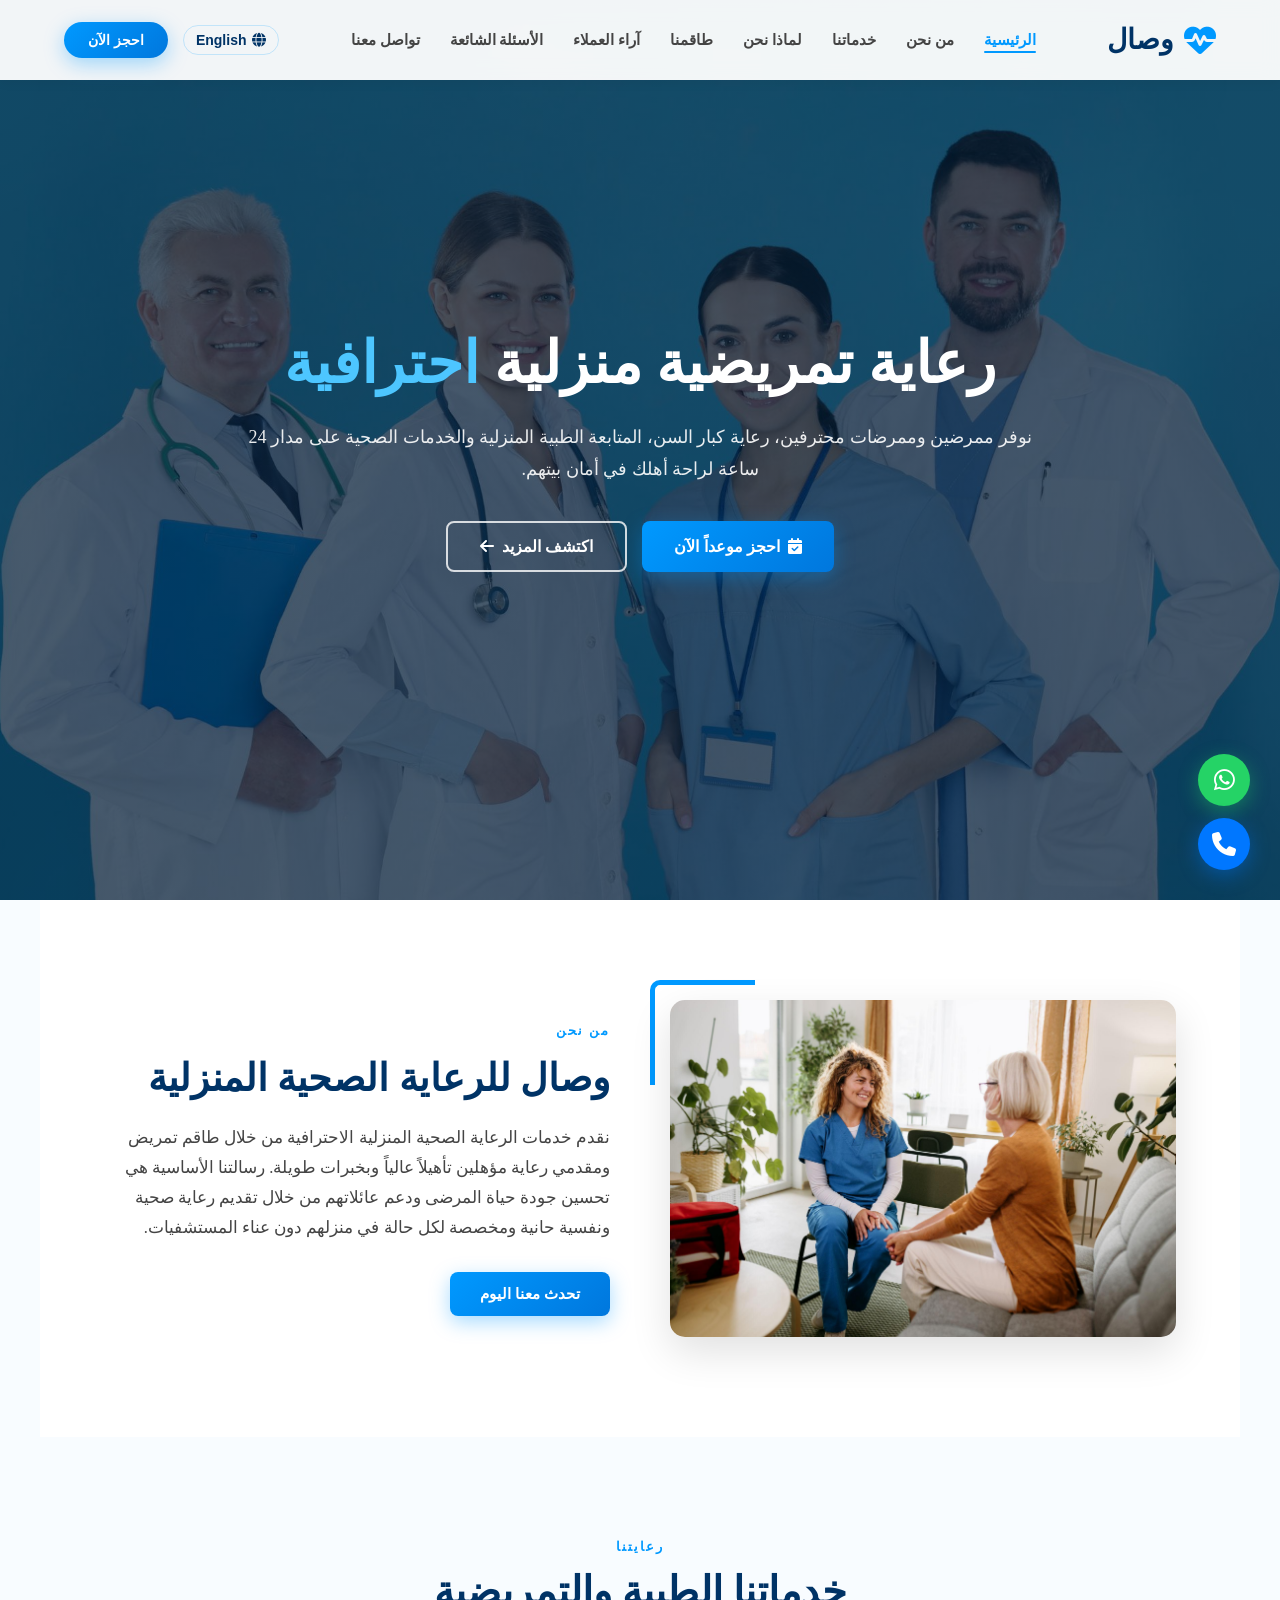
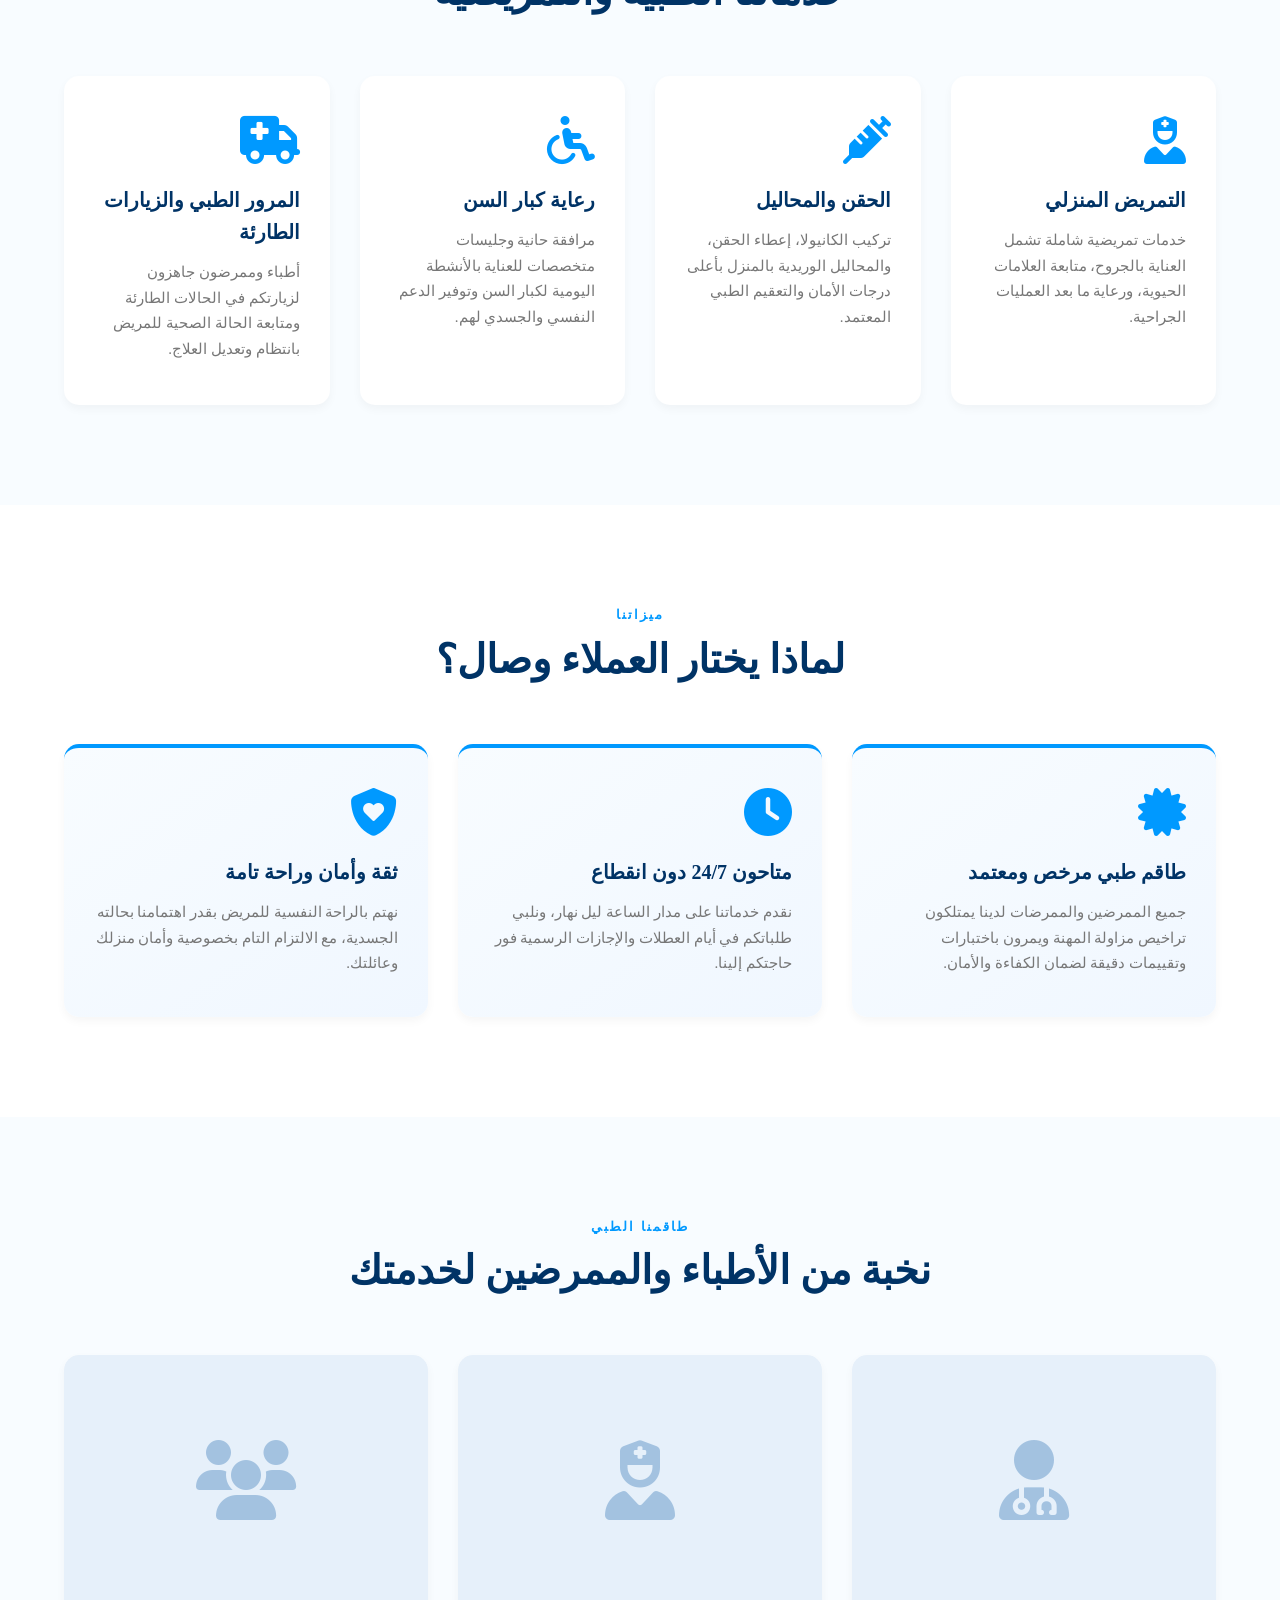
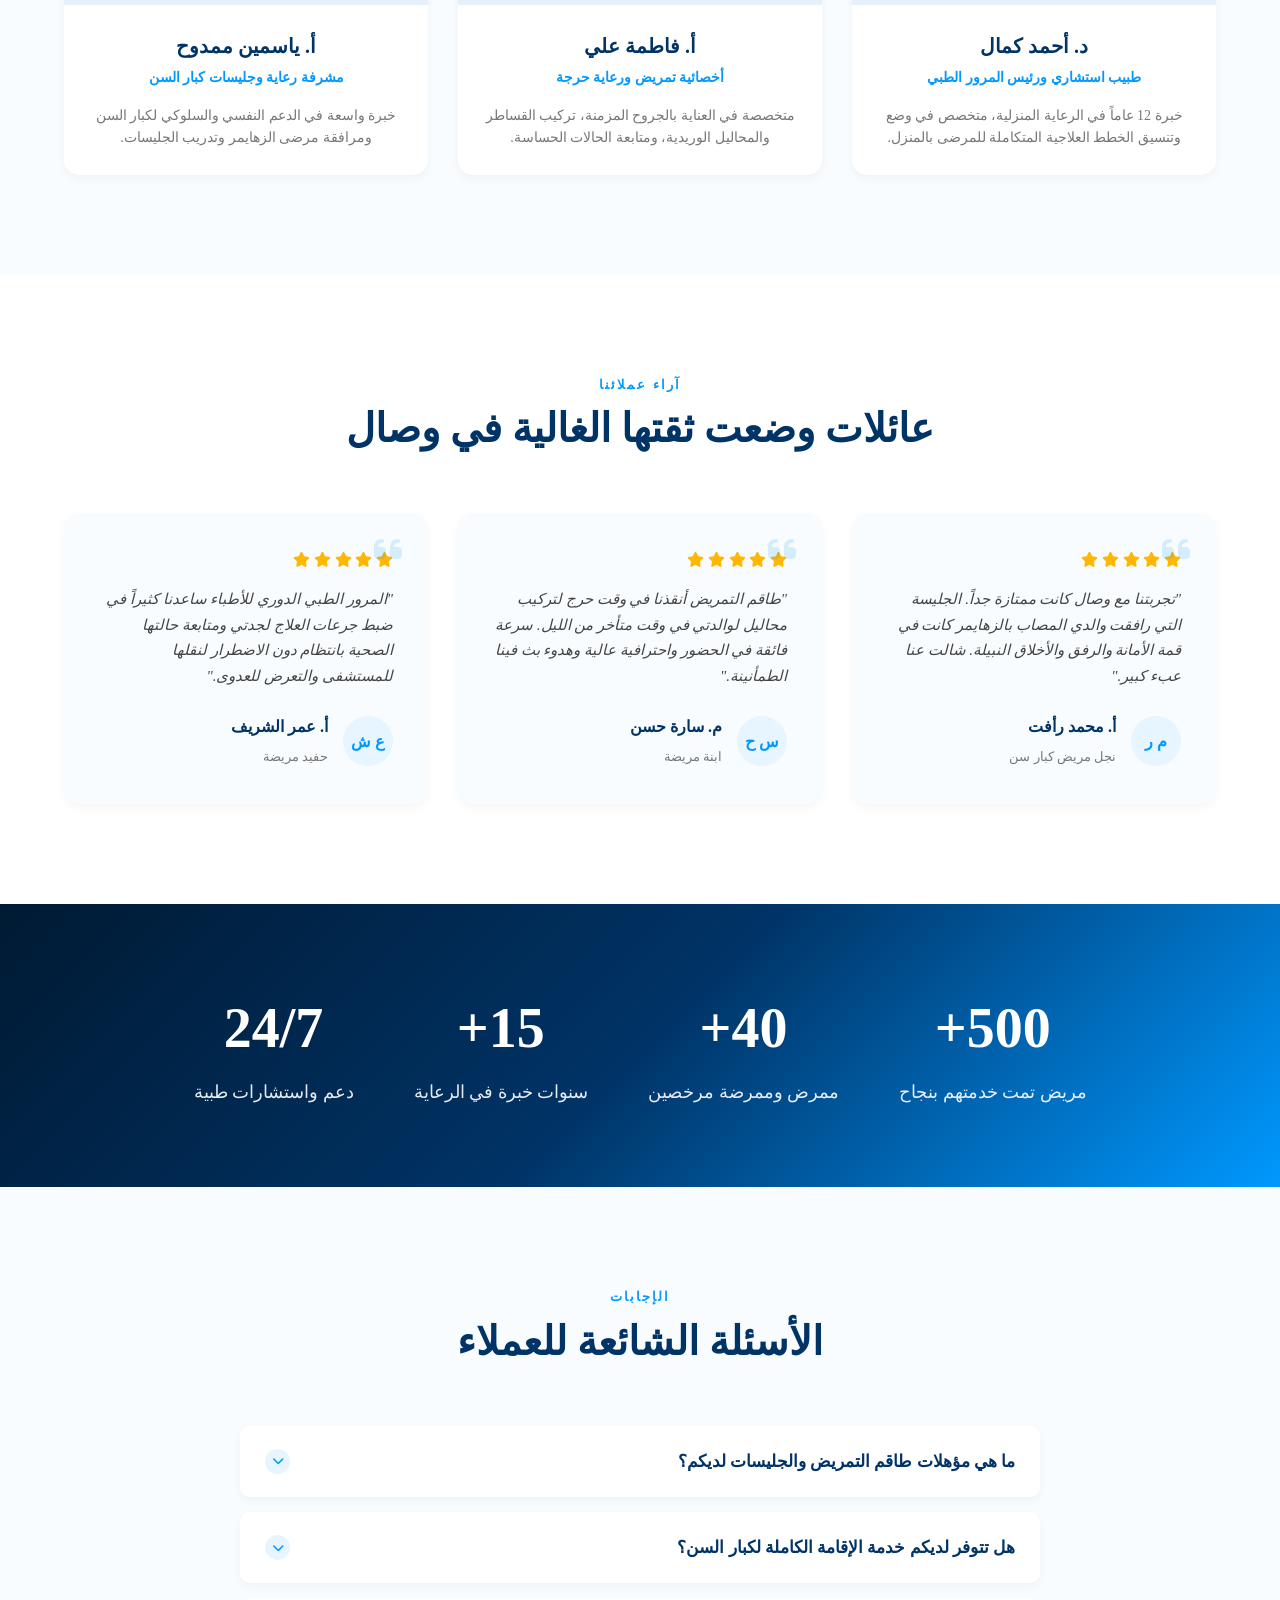
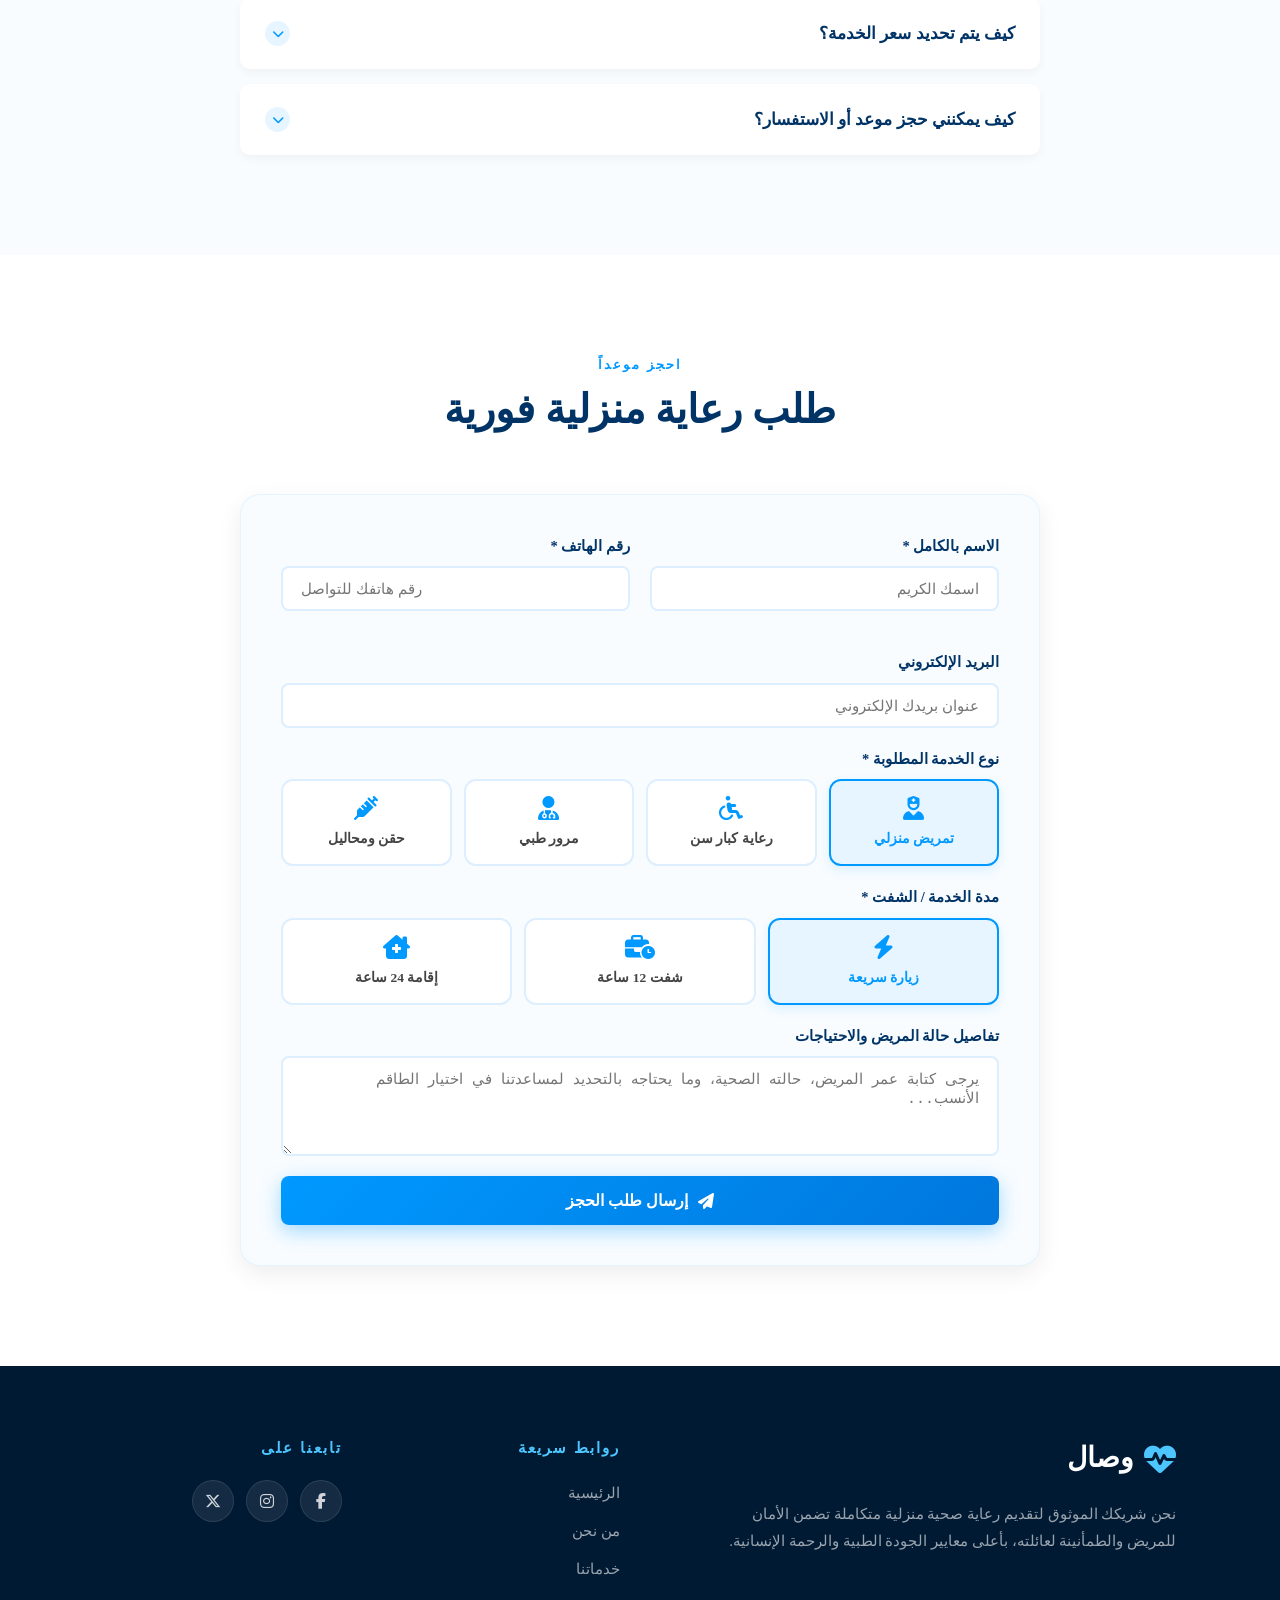
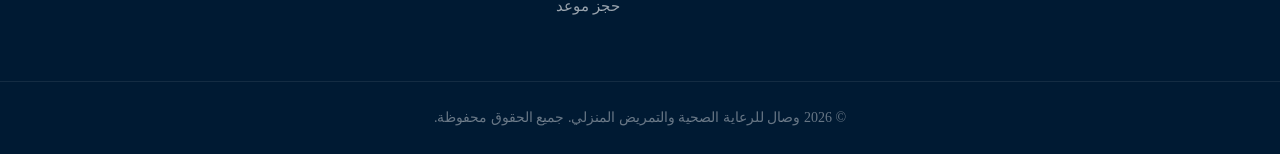
==== commit 46eadae9: "Refactor project structure to modular files, add Arabic/English versions, interactive booking form, " ====
--- a/index.html
+++ b/index.html
@@ -1,33 +1,45 @@
 <!DOCTYPE html>
-<html lang="en">
+<html lang="ar" dir="rtl">
 <head>
     <meta charset="UTF-8">
     <meta name="viewport" content="width=device-width, initial-scale=1.0">
-    <meta name="description" content="Wisal Care Community - Professional home nursing care, elderly care, and medical follow-up services available 24/7.">
-    <title>Wisal Care Community</title>
+    <meta name="description" content="وصال للرعاية الصحية المنزلية - نوفر تمريض منزلي احترافي، رعاية كبار السن، جليسات مسنات، ومرور طبي منزلي على مدار الساعة 24/7.">
+    <title>وصال للرعاية المنزلية والتمريض المنزلي</title>
+    <!-- FontAwesome Icons -->
     <link rel="stylesheet" href="https://cdnjs.cloudflare.com/ajax/libs/font-awesome/6.7.2/css/all.min.css">
-    <link rel="stylesheet" href="./nurse.css">
+    <!-- Split CSS Compiled File -->
+    <link rel="stylesheet" href="./css/style.css">
 </head>
 <body>
 
-<!-- ================= NAVBAR ================= -->
+<!-- ==========================================================================
+     NAVBAR (الهيدر والنافبار)
+     ========================================================================== -->
 <header id="header">
     <nav>
-        <div class="logo">
+        <a href="#" class="logo">
             <i class="fa-solid fa-heart-pulse"></i>
-            <h2>Wisal</h2>
-        </div>
+            <h2>وصال</h2>
+        </a>
 
         <ul class="nav-links" id="nav-links">
-            <li><a href="#" class="active">Home</a></li>
-            <li><a href="#about">About</a></li>
-            <li><a href="#services">Services</a></li>
-            <li><a href="#why-us">Why Us</a></li>
-            <li><a href="#contact">Contact</a></li>
+            <li><a href="#" class="active">الرئيسية</a></li>
+            <li><a href="#about">من نحن</a></li>
+            <li><a href="#services">خدماتنا</a></li>
+            <li><a href="#why-us">لماذا نحن</a></li>
+            <li><a href="#team">طاقمنا</a></li>
+            <li><a href="#testimonials">آراء العملاء</a></li>
+            <li><a href="#faq">الأسئلة الشائعة</a></li>
+            <li><a href="#contact">تواصل معنا</a></li>
         </ul>
 
         <div class="nav-right">
-            <button class="book-btn" onclick="document.getElementById('contact').scrollIntoView({behavior:'smooth'})">Book Now</button>
+            <!-- Language Switcher -->
+            <button class="lang-switch" onclick="window.location.href='./index-en.html'">
+                <i class="fa-solid fa-globe"></i>
+                <span>English</span>
+            </button>
+            <button class="book-btn" onclick="document.getElementById('contact').scrollIntoView({behavior:'smooth'})">احجز الآن</button>
             <div class="hamburger" id="hamburger">
                 <span></span>
                 <span></span>
@@ -37,162 +49,434 @@
     </nav>
 </header>
 
-<!-- ================= HERO ================= -->
+<!-- ==========================================================================
+     HERO SECTION (واجهة البداية)
+     ========================================================================== -->
 <section class="hero">
     <div class="hero-overlay">
         <div class="hero-text">
-            <h1>Professional Home <span>Nursing Care</span></h1>
-            <p>We provide professional nurses, elderly care,<br>
-            medical follow-up and home healthcare services<br>24 hours a day.</p>
+            <h1>رعاية تمريضية منزلية <span>احترافية</span></h1>
+            <p>نوفر ممرضين وممرضات محترفين، رعاية كبار السن، المتابعة الطبية المنزلية والخدمات الصحية على مدار 24 ساعة لراحة أهلك في أمان بيتهم.</p>
             <div class="buttons">
                 <button class="btn1" onclick="document.getElementById('contact').scrollIntoView({behavior:'smooth'})">
-                    <i class="fa-solid fa-calendar-check"></i> Book Appointment
+                    <i class="fa-solid fa-calendar-check"></i> احجز موعداً الآن
                 </button>
                 <button class="btn2" onclick="document.getElementById('about').scrollIntoView({behavior:'smooth'})">
-                    Learn More <i class="fa-solid fa-arrow-right"></i>
+                    اكتشف المزيد <i class="fa-solid fa-arrow-left"></i>
                 </button>
             </div>
         </div>
     </div>
 </section>
 
-<!-- ================= ABOUT ================= -->
+<!-- ==========================================================================
+     ABOUT SECTION (عن الشركة)
+     ========================================================================== -->
 <section id="about" class="about">
     <div class="about-image reveal">
-        <img src="./img/tFx-KhAilJrNJD1cGnGdFwAbZsKAb8rjtskVbV6EomZc5nAIpCiWA5G-6uvdhgjhZjy23Blpyqgkq9o8GJXaNEtevzfDGAfsOKgZnXQZ93qeG8VlobmFA5ruehhHsmvQbsqc4K2mUr1YyQvxYz3chcpA-TrYgQQSXexReo0SDhFoOBASvXWwSKOg_LoPv8xk.jpg" alt="Professional nurse caring for patient">
+        <img src="./img/tFx-KhAilJrNJD1cGnGdFwAbZsKAb8rjtskVbV6EomZc5nAIpCiWA5G-6uvdhgjhZjy23Blpyqgkq9o8GJXaNEtevzfDGAfsOKgZnXQZ93qeG8VlobmFA5ruehhHsmvQbsqc4K2mUr1YyQvxYz3chcpA-TrYgQQSXexReo0SDhFoOBASvXWwSKOg_LoPv8xk.jpg" alt="طاقم تمريض وصال">
     </div>
     <div class="about-content reveal">
-        <h4>Who We Are</h4>
-        <h2>About Us</h2>
-        <p>We provide professional home healthcare services with highly qualified nurses and caregivers.
-        Our mission is to improve patients' quality of life through compassionate and personalized care.</p>
-        <button onclick="document.getElementById('contact').scrollIntoView({behavior:'smooth'})">Get In Touch</button>
-    </div>
-</section>
-
-<!-- ================= SERVICES ================= -->
+        <h4>من نحن</h4>
+        <h2>وصال للرعاية الصحية المنزلية</h2>
+        <p>نقدم خدمات الرعاية الصحية المنزلية الاحترافية من خلال طاقم تمريض ومقدمي رعاية مؤهلين تأهيلاً عالياً وبخبرات طويلة. رسالتنا الأساسية هي تحسين جودة حياة المرضى ودعم عائلاتهم من خلال تقديم رعاية صحية ونفسية حانية ومخصصة لكل حالة في منزلهم دون عناء المستشفيات.</p>
+        <button onclick="document.getElementById('contact').scrollIntoView({behavior:'smooth'})">تحدث معنا اليوم</button>
+    </div>
+</section>
+
+<!-- ==========================================================================
+     SERVICES SECTION (الخدمات)
+     ========================================================================== -->
 <section id="services" class="services">
-    <h2 class="reveal">Our Services</h2>
+    <div class="section-header reveal">
+        <h4>رعايتنا</h4>
+        <h2>خدماتنا الطبية والتمريضية</h2>
+    </div>
     <div class="service-container">
         <div class="service-card reveal">
             <i class="fa-solid fa-user-nurse"></i>
-            <h3>Nursing Care</h3>
-            <p>Professional nursing services at home, tailored to each patient's needs.</p>
+            <h3>التمريض المنزلي</h3>
+            <p>خدمات تمريضية شاملة تشمل العناية بالجروح، متابعة العلامات الحيوية، ورعاية ما بعد العمليات الجراحية.</p>
         </div>
         <div class="service-card reveal">
             <i class="fa-solid fa-syringe"></i>
-            <h3>Injections</h3>
-            <p>Safe and professional injection and IV administration at home.</p>
+            <h3>الحقن والمحاليل</h3>
+            <p>تركيب الكانيولا، إعطاء الحقن، والمحاليل الوريدية بالمنزل بأعلى درجات الأمان والتعقيم الطبي المعتمد.</p>
         </div>
         <div class="service-card reveal">
             <i class="fa-solid fa-wheelchair"></i>
-            <h3>Elderly Care</h3>
-            <p>Compassionate daily care and support for elderly patients.</p>
+            <h3>رعاية كبار السن</h3>
+            <p>مرافقة حانية وجليسات متخصصات للعناية بالأنشطة اليومية لكبار السن وتوفير الدعم النفسي والجسدي لهم.</p>
         </div>
         <div class="service-card reveal">
             <i class="fa-solid fa-truck-medical"></i>
-            <h3>Emergency Visit</h3>
-            <p>Quick response medical visits available at any time, day or night.</p>
-        </div>
-    </div>
-</section>
-
-<!-- ================= WHY US ================= -->
+            <h3>المرور الطبي والزيارات الطارئة</h3>
+            <p>أطباء وممرضون جاهزون لزيارتكم في الحالات الطارئة ومتابعة الحالة الصحية للمريض بانتظام وتعديل العلاج.</p>
+        </div>
+    </div>
+</section>
+
+<!-- ==========================================================================
+     WHY US SECTION (لماذا نحن)
+     ========================================================================== -->
 <section id="why-us" class="why-us">
-    <h2 class="reveal">Why Choose Us?</h2>
+    <div class="section-header reveal">
+        <h4>ميزاتنا</h4>
+        <h2>لماذا يختار العملاء وصال؟</h2>
+    </div>
     <div class="why-container">
         <div class="why-card reveal">
             <i class="fa-solid fa-certificate"></i>
-            <h3>Certified Staff</h3>
-            <p>All our nurses and caregivers are fully certified and background-checked for your peace of mind.</p>
+            <h3>طاقم طبي مرخص ومعتمد</h3>
+            <p>جميع الممرضين والممرضات لدينا يمتلكون تراخيص مزاولة المهنة ويمرون باختبارات وتقييمات دقيقة لضمان الكفاءة والأمان.</p>
         </div>
         <div class="why-card reveal">
             <i class="fa-solid fa-clock"></i>
-            <h3>24/7 Availability</h3>
-            <p>We're always here when you need us — day or night, weekdays or weekends.</p>
+            <h3>متاحون 24/7 دون انقطاع</h3>
+            <p>نقدم خدماتنا على مدار الساعة ليل نهار، ونلبي طلباتكم في أيام العطلات والإجازات الرسمية فور حاجتكم إلينا.</p>
         </div>
         <div class="why-card reveal">
             <i class="fa-solid fa-shield-heart"></i>
-            <h3>Trusted & Safe</h3>
-            <p>Patient safety and comfort is our top priority in every single visit we make.</p>
-        </div>
-    </div>
-</section>
-
-<!-- ================= STATISTICS ================= -->
+            <h3>ثقة وأمان وراحة تامة</h3>
+            <p>نهتم بالراحة النفسية للمريض بقدر اهتمامنا بحالته الجسدية، مع الالتزام التام بخصوصية وأمان منزلك وعائلتك.</p>
+        </div>
+    </div>
+</section>
+
+<!-- ==========================================================================
+     TEAM SECTION (طاقم العمل)
+     ========================================================================== -->
+<section id="team" class="team">
+    <div class="section-header reveal">
+        <h4>طاقمنا الطبي</h4>
+        <h2>نخبة من الأطباء والممرضين لخدمتك</h2>
+    </div>
+    <div class="team-container">
+        <div class="team-card reveal">
+            <div class="team-img-box">
+                <i class="fa-solid fa-user-doctor"></i>
+            </div>
+            <div class="team-info">
+                <h3>د. أحمد كمال</h3>
+                <p class="specialty">طبيب استشاري ورئيس المرور الطبي</p>
+                <p>خبرة 12 عاماً في الرعاية المنزلية، متخصص في وضع وتنسيق الخطط العلاجية المتكاملة للمرضى بالمنزل.</p>
+            </div>
+        </div>
+        <div class="team-card reveal">
+            <div class="team-img-box">
+                <i class="fa-solid fa-user-nurse"></i>
+            </div>
+            <div class="team-info">
+                <h3>أ. فاطمة علي</h3>
+                <p class="specialty">أخصائية تمريض ورعاية حرجة</p>
+                <p>متخصصة في العناية بالجروح المزمنة، تركيب القساطر والمحاليل الوريدية، ومتابعة الحالات الحساسة.</p>
+            </div>
+        </div>
+        <div class="team-card reveal">
+            <div class="team-img-box">
+                <i class="fa-solid fa-users"></i>
+            </div>
+            <div class="team-info">
+                <h3>أ. ياسمين ممدوح</h3>
+                <p class="specialty">مشرفة رعاية وجليسات كبار السن</p>
+                <p>خبرة واسعة في الدعم النفسي والسلوكي لكبار السن ومرافقة مرضى الزهايمر وتدريب الجليسات.</p>
+            </div>
+        </div>
+    </div>
+</section>
+
+<!-- ==========================================================================
+     TESTIMONIALS SECTION (آراء العملاء)
+     ========================================================================== -->
+<section id="testimonials" class="testimonials">
+    <div class="section-header reveal">
+        <h4>آراء عملائنا</h4>
+        <h2>عائلات وضعت ثقتها الغالية في وصال</h2>
+    </div>
+    <div class="testimonial-container">
+        <div class="testimonial-card reveal">
+            <i class="fa-solid fa-quote-left quote-icon"></i>
+            <div class="stars">
+                <i class="fa-solid fa-star"></i>
+                <i class="fa-solid fa-star"></i>
+                <i class="fa-solid fa-star"></i>
+                <i class="fa-solid fa-star"></i>
+                <i class="fa-solid fa-star"></i>
+            </div>
+            <p>"تجربتنا مع وصال كانت ممتازة جداً. الجليسة التي رافقت والدي المصاب بالزهايمر كانت في قمة الأمانة والرفق والأخلاق النبيلة. شالت عنا عبء كبير."</p>
+            <div class="client-info">
+                <div class="client-avatar">م ر</div>
+                <div class="client-details">
+                    <h4>أ. محمد رأفت</h4>
+                    <span>نجل مريض كبار سن</span>
+                </div>
+            </div>
+        </div>
+        <div class="testimonial-card reveal">
+            <i class="fa-solid fa-quote-left quote-icon"></i>
+            <div class="stars">
+                <i class="fa-solid fa-star"></i>
+                <i class="fa-solid fa-star"></i>
+                <i class="fa-solid fa-star"></i>
+                <i class="fa-solid fa-star"></i>
+                <i class="fa-solid fa-star"></i>
+            </div>
+            <p>"طاقم التمريض أنقذنا في وقت حرج لتركيب محاليل لوالدتي في وقت متأخر من الليل. سرعة فائقة في الحضور واحترافية عالية وهدوء بث فينا الطمأنينة."</p>
+            <div class="client-info">
+                <div class="client-avatar">س ح</div>
+                <div class="client-details">
+                    <h4>م. سارة حسن</h4>
+                    <span>ابنة مريضة</span>
+                </div>
+            </div>
+        </div>
+        <div class="testimonial-card reveal">
+            <i class="fa-solid fa-quote-left quote-icon"></i>
+            <div class="stars">
+                <i class="fa-solid fa-star"></i>
+                <i class="fa-solid fa-star"></i>
+                <i class="fa-solid fa-star"></i>
+                <i class="fa-solid fa-star"></i>
+                <i class="fa-solid fa-star"></i>
+            </div>
+            <p>"المرور الطبي الدوري للأطباء ساعدنا كثيراً في ضبط جرعات العلاج لجدتي ومتابعة حالتها الصحية بانتظام دون الاضطرار لنقلها للمستشفى والتعرض للعدوى."</p>
+            <div class="client-info">
+                <div class="client-avatar">ع ش</div>
+                <div class="client-details">
+                    <h4>أ. عمر الشريف</h4>
+                    <span>حفيد مريضة</span>
+                </div>
+            </div>
+        </div>
+    </div>
+</section>
+
+<!-- ==========================================================================
+     STATISTICS SECTION (إحصائيات)
+     ========================================================================== -->
 <section class="stats">
     <div class="stat-box reveal">
         <h2>500+</h2>
-        <p>Patients</p>
+        <p>مريض تمت خدمتهم بنجاح</p>
     </div>
     <div class="stat-box reveal">
         <h2>40+</h2>
-        <p>Nurses</p>
+        <p>ممرض وممرضة مرخصين</p>
     </div>
     <div class="stat-box reveal">
         <h2>15+</h2>
-        <p>Years Experience</p>
+        <p>سنوات خبرة في الرعاية</p>
     </div>
     <div class="stat-box reveal">
         <h2>24/7</h2>
-        <p>Support</p>
-    </div>
-</section>
-
-<!-- ================= CONTACT ================= -->
+        <p>دعم واستشارات طبية</p>
+    </div>
+</section>
+
+<!-- ==========================================================================
+     FAQ SECTION (الأسئلة الشائعة)
+     ========================================================================== -->
+<section id="faq" class="faq">
+    <div class="section-header reveal">
+        <h4>الإجابات</h4>
+        <h2>الأسئلة الشائعة للعملاء</h2>
+    </div>
+    <div class="faq-container">
+        <div class="faq-item reveal">
+            <div class="faq-header">
+                <h3>ما هي مؤهلات طاقم التمريض والجليسات لديكم؟</h3>
+                <div class="faq-icon"><i class="fa-solid fa-chevron-down"></i></div>
+            </div>
+            <div class="faq-body">
+                <div class="faq-content">
+                    جميع أفراد طاقمنا التمريضي حاصلون على شهادات معتمدة في التمريض وتراخيص مزاولة المهنة الرسمية. أما جليسات كبار السن فيتم اختيارهن بعناية فائقة وتدريبهن على الدعم النفسي والجسدي، ومرافقة مرضى الزهايمر وشلل الرعاش بدقة وأمان.
+                </div>
+            </div>
+        </div>
+        <div class="faq-item reveal">
+            <div class="faq-header">
+                <h3>هل تتوفر لديكم خدمة الإقامة الكاملة لكبار السن؟</h3>
+                <div class="faq-icon"><i class="fa-solid fa-chevron-down"></i></div>
+            </div>
+            <div class="faq-body">
+                <div class="faq-content">
+                    نعم، نوفر خدمات رعاية وإقامة كاملة (24 ساعة) إما عن طريق ممرض متواجد بشكل مستمر أو جليسة مقيمة، أو من خلال شفتات تمريضية متناوبة (مثال: شفت كل 12 ساعة) لضمان عدم ترك المريض بمفرده نهائياً.
+                </div>
+            </div>
+        </div>
+        <div class="faq-item reveal">
+            <div class="faq-header">
+                <h3>كيف يتم تحديد سعر الخدمة؟</h3>
+                <div class="faq-icon"><i class="fa-solid fa-chevron-down"></i></div>
+            </div>
+            <div class="faq-body">
+                <div class="faq-content">
+                    يتم تحديد التكلفة بناءً على الحالة الصحية للمريض ونوع الخدمة المطلوبة (تمريض علاجي مكثف أم رعاية يومية ومرافقة) وعدد الساعات المطلوبة (زيارة سريعة، شفت 12 ساعة، أم إقامة كاملة). نوفر عروضاً وأسعاراً مرنة وباقات شهرية موفرة.
+                </div>
+            </div>
+        </div>
+        <div class="faq-item reveal">
+            <div class="faq-header">
+                <h3>كيف يمكنني حجز موعد أو الاستفسار؟</h3>
+                <div class="faq-icon"><i class="fa-solid fa-chevron-down"></i></div>
+            </div>
+            <div class="faq-body">
+                <div class="faq-content">
+                    يمكنك طلب الخدمة بسهولة بملء نموذج الحجز أسفل الصفحة، أو عن طريق الاتصال الهاتفي المباشر بنا، أو عبر محادثة واتساب الفورية بالضغط على زر الواتساب أسفل الشاشة للتواصل مباشرة مع مشرف الخدمة وتنسيق الزيارة.
+                </div>
+            </div>
+        </div>
+    </div>
+</section>
+
+<!-- ==========================================================================
+     CONTACT SECTION (التواصل والحجز التفاعلي)
+     ========================================================================== -->
 <section id="contact" class="contact">
-    <h2 class="reveal">Contact Us</h2>
-    <p class="reveal">Book your appointment or send us a message.</p>
-    <form action="https://formspree.io/f/xzdngzao" method="POST" class="reveal">
-        <input type="text" name="name" placeholder="Your Name" required>
-        <input type="email" name="email" placeholder="Email" required>
-        <input type="text" name="phone" placeholder="Phone">
-        <textarea name="message" placeholder="Write your message" rows="5"></textarea>
-        <button type="submit">
-            <i class="fa-solid fa-paper-plane"></i> Send Message
-        </button>
-    </form>
-</section>
-
-<!-- ================= FOOTER ================= -->
+    <div class="section-header reveal">
+        <h4>احجز موعداً</h4>
+        <h2>طلب رعاية منزلية فورية</h2>
+    </div>
+    
+    <div class="booking-form-box reveal">
+        <form id="bookingForm" action="https://formspree.io/f/xzdngzao" method="POST">
+            <!-- Name & Email -->
+            <div class="form-group-grid">
+                <div class="form-group">
+                    <label for="name">الاسم بالكامل *</label>
+                    <input type="text" id="name" name="name" class="form-input" placeholder="اسمك الكريم" required>
+                </div>
+                <div class="form-group">
+                    <label for="phone">رقم الهاتف *</label>
+                    <input type="tel" id="phone" name="phone" class="form-input" placeholder="رقم هاتفك للتواصل" required>
+                </div>
+            </div>
+            
+            <div class="form-group">
+                <label for="email">البريد الإلكتروني</label>
+                <input type="email" id="email" name="email" class="form-input" placeholder="عنوان بريدك الإلكتروني">
+            </div>
+
+            <!-- Service Radio Selection Grid -->
+            <div class="form-group">
+                <label>نوع الخدمة المطلوبة *</label>
+                <div class="radio-grid">
+                    <label class="radio-card">
+                        <input type="radio" name="service_type" value="Nursing" checked>
+                        <i class="fa-solid fa-user-nurse"></i>
+                        <span>تمريض منزلي</span>
+                    </label>
+                    <label class="radio-card">
+                        <input type="radio" name="service_type" value="Elderly Care">
+                        <i class="fa-solid fa-wheelchair"></i>
+                        <span>رعاية كبار سن</span>
+                    </label>
+                    <label class="radio-card">
+                        <input type="radio" name="service_type" value="Medical Visit">
+                        <i class="fa-solid fa-user-doctor"></i>
+                        <span>مرور طبي</span>
+                    </label>
+                    <label class="radio-card">
+                        <input type="radio" name="service_type" value="Injections/IV">
+                        <i class="fa-solid fa-syringe"></i>
+                        <span>حقن ومحاليل</span>
+                    </label>
+                </div>
+            </div>
+
+            <!-- Duration Selection Grid -->
+            <div class="form-group">
+                <label>مدة الخدمة / الشفت *</label>
+                <div class="radio-grid">
+                    <label class="radio-card">
+                        <input type="radio" name="duration" value="Quick Visit" checked>
+                        <i class="fa-solid fa-bolt"></i>
+                        <span>زيارة سريعة</span>
+                    </label>
+                    <label class="radio-card">
+                        <input type="radio" name="duration" value="12 Hours Shift">
+                        <i class="fa-solid fa-business-time"></i>
+                        <span>شفت 12 ساعة</span>
+                    </label>
+                    <label class="radio-card">
+                        <input type="radio" name="duration" value="24 Hours Care">
+                        <i class="fa-solid fa-house-chimney-medical"></i>
+                        <span>إقامة 24 ساعة</span>
+                    </label>
+                </div>
+            </div>
+
+            <!-- Patient Details Textarea -->
+            <div class="form-group">
+                <label for="message">تفاصيل حالة المريض والاحتياجات</label>
+                <textarea id="message" name="message" class="form-textarea" placeholder="يرجى كتابة عمر المريض، حالته الصحية، وما يحتاجه بالتحديد لمساعدتنا في اختيار الطاقم الأنسب..."></textarea>
+            </div>
+
+            <!-- Submit Button -->
+            <button type="submit" class="submit-btn">
+                <i class="fa-solid fa-paper-plane"></i>
+                <span>إرسال طلب الحجز</span>
+            </button>
+        </form>
+    </div>
+</section>
+
+<!-- ==========================================================================
+     FOOTER (الفوتر المحسن)
+     ========================================================================== -->
 <footer>
     <div class="footer-container">
         <div class="footer-brand">
             <div class="logo">
                 <i class="fa-solid fa-heart-pulse"></i>
-                <h2>Wisal</h2>
-            </div>
-            <p>Providing compassionate home healthcare services to improve lives, one patient at a time.</p>
+                <h2>وصال</h2>
+            </div>
+            <p>نحن شريكك الموثوق لتقديم رعاية صحية منزلية متكاملة تضمن الأمان للمريض والطمأنينة لعائلته، بأعلى معايير الجودة الطبية والرحمة الإنسانية.</p>
         </div>
         <div class="footer-links">
-            <h4>Quick Links</h4>
+            <h4>روابط سريعة</h4>
             <ul>
-                <li><a href="#">Home</a></li>
-                <li><a href="#about">About</a></li>
-                <li><a href="#services">Services</a></li>
-                <li><a href="#contact">Contact</a></li>
+                <li><a href="#">الرئيسية</a></li>
+                <li><a href="#about">من نحن</a></li>
+                <li><a href="#services">خدماتنا</a></li>
+                <li><a href="#contact">حجز موعد</a></li>
             </ul>
         </div>
         <div class="footer-social">
-            <h4>Follow Us</h4>
+            <h4>تابعنا على</h4>
             <div class="social-icons">
-                <a href="#" aria-label="Facebook"><i class="fa-brands fa-facebook"></i></a>
-                <a href="#" aria-label="Instagram"><i class="fa-brands fa-instagram"></i></a>
-                <a href="#" aria-label="WhatsApp"><i class="fa-brands fa-whatsapp"></i></a>
-                <a href="#" aria-label="Twitter"><i class="fa-brands fa-x-twitter"></i></a>
+                <a href="#" aria-label="فيسبوك"><i class="fa-brands fa-facebook-f"></i></a>
+                <a href="#" aria-label="إنستغرام"><i class="fa-brands fa-instagram"></i></a>
+                <a href="#" aria-label="تويتر"><i class="fa-brands fa-x-twitter"></i></a>
             </div>
         </div>
     </div>
     <div class="footer-bottom">
-        <p>© 2026 Wisal Care Nursing. All Rights Reserved.</p>
+        <p>© 2026 وصال للرعاية الصحية والتمريض المنزلي. جميع الحقوق محفوظة.</p>
     </div>
 </footer>
 
+<!-- ==========================================================================
+     FLOATING WIDGETS (أزرار الاتصال والواتساب العائمة)
+     ========================================================================== -->
+<div class="floating-widgets">
+    <!-- WhatsApp Widget -->
+    <a href="https://wa.me/201000000000?text=%D9%85%D8%B1%D8%AD%D8%A8%D8%A7%D9%8B%20%D9%88%D8%B5%D8%A7%D9%84%D8%8C%20%D8%A3%D9%88%D8%AF%20%D8%A7%D9%84%D8%A7%D8%B3%D8%AA%D9%81%D8%B3%D8%A7%D8%B1%20%D8%B9%D9%86%20%D8%AE%D8%AF%D9%85%D8%A7%D8%AA%20%D8%A7%D9%84%D8%B1%D8%B9%D8%A7%D9%8A%D8%A9%20%D8%A7%D9%84%D9%85%D9%86%D8%B2%D9%84%D9%8A%D8%A9." 
+       class="floating-btn whatsapp" target="_blank" aria-label="تواصل معنا عبر واتساب">
+        <i class="fa-brands fa-whatsapp"></i>
+    </a>
+    <!-- Phone Call Widget -->
+    <a href="tel:+201000000000" class="floating-btn call" aria-label="اتصل بنا هاتفياً">
+        <i class="fa-solid fa-phone"></i>
+    </a>
+</div>
+
 <!-- Scroll to Top Button -->
-<button class="scroll-top" id="scrollTop" aria-label="Scroll to top">
+<button class="scroll-top" id="scrollTop" aria-label="رجوع للأعلى">
     <i class="fa-solid fa-arrow-up"></i>
 </button>
 
-<script src="./script.js"></script>
+<!-- Main App Script Module -->
+<script type="module" src="./js/app.js"></script>
 </body>
 </html>
--- a/css/style.css
+++ b/css/style.css
@@ -0,0 +1,8 @@
+/* ==========================================================================
+   Wisal Care Community - Main Compiled Stylesheet
+   ========================================================================== */
+
+@import url('base.css');
+@import url('navigation.css');
+@import url('sections.css');
+@import url('components.css');
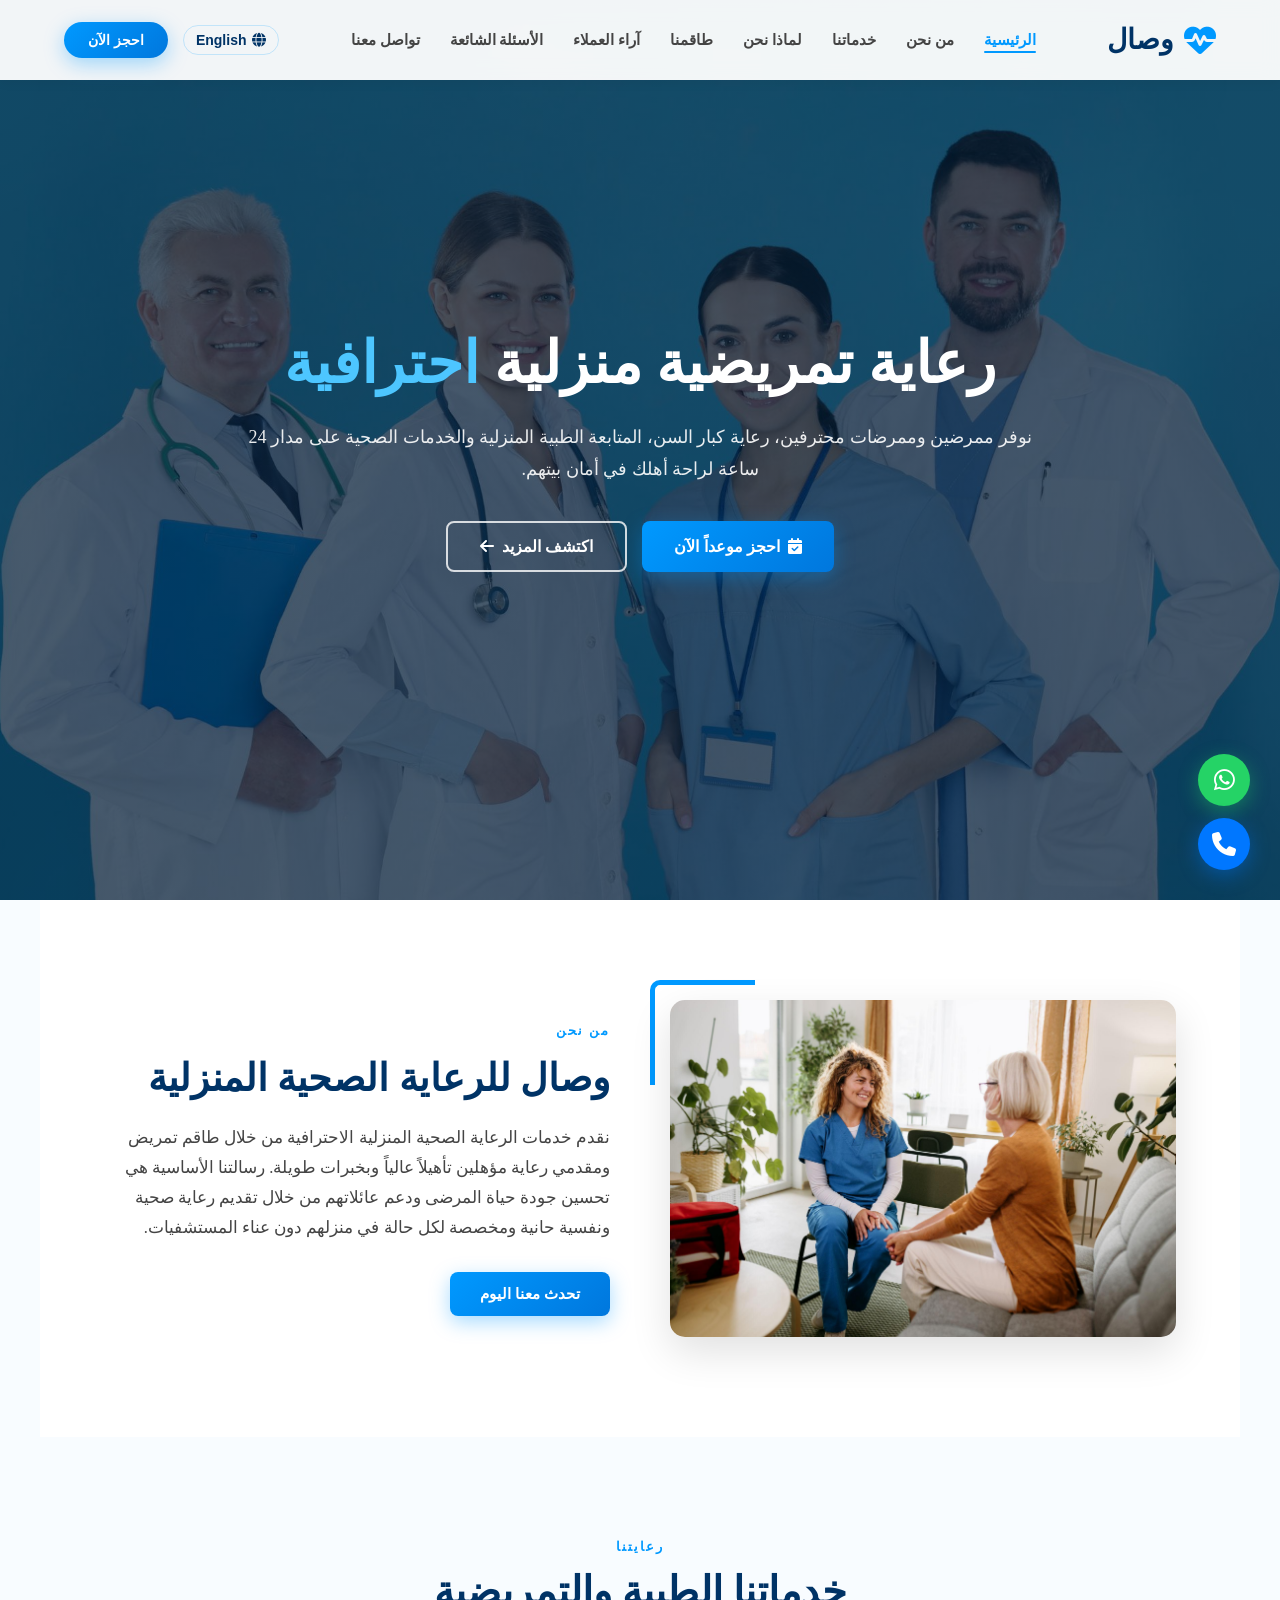
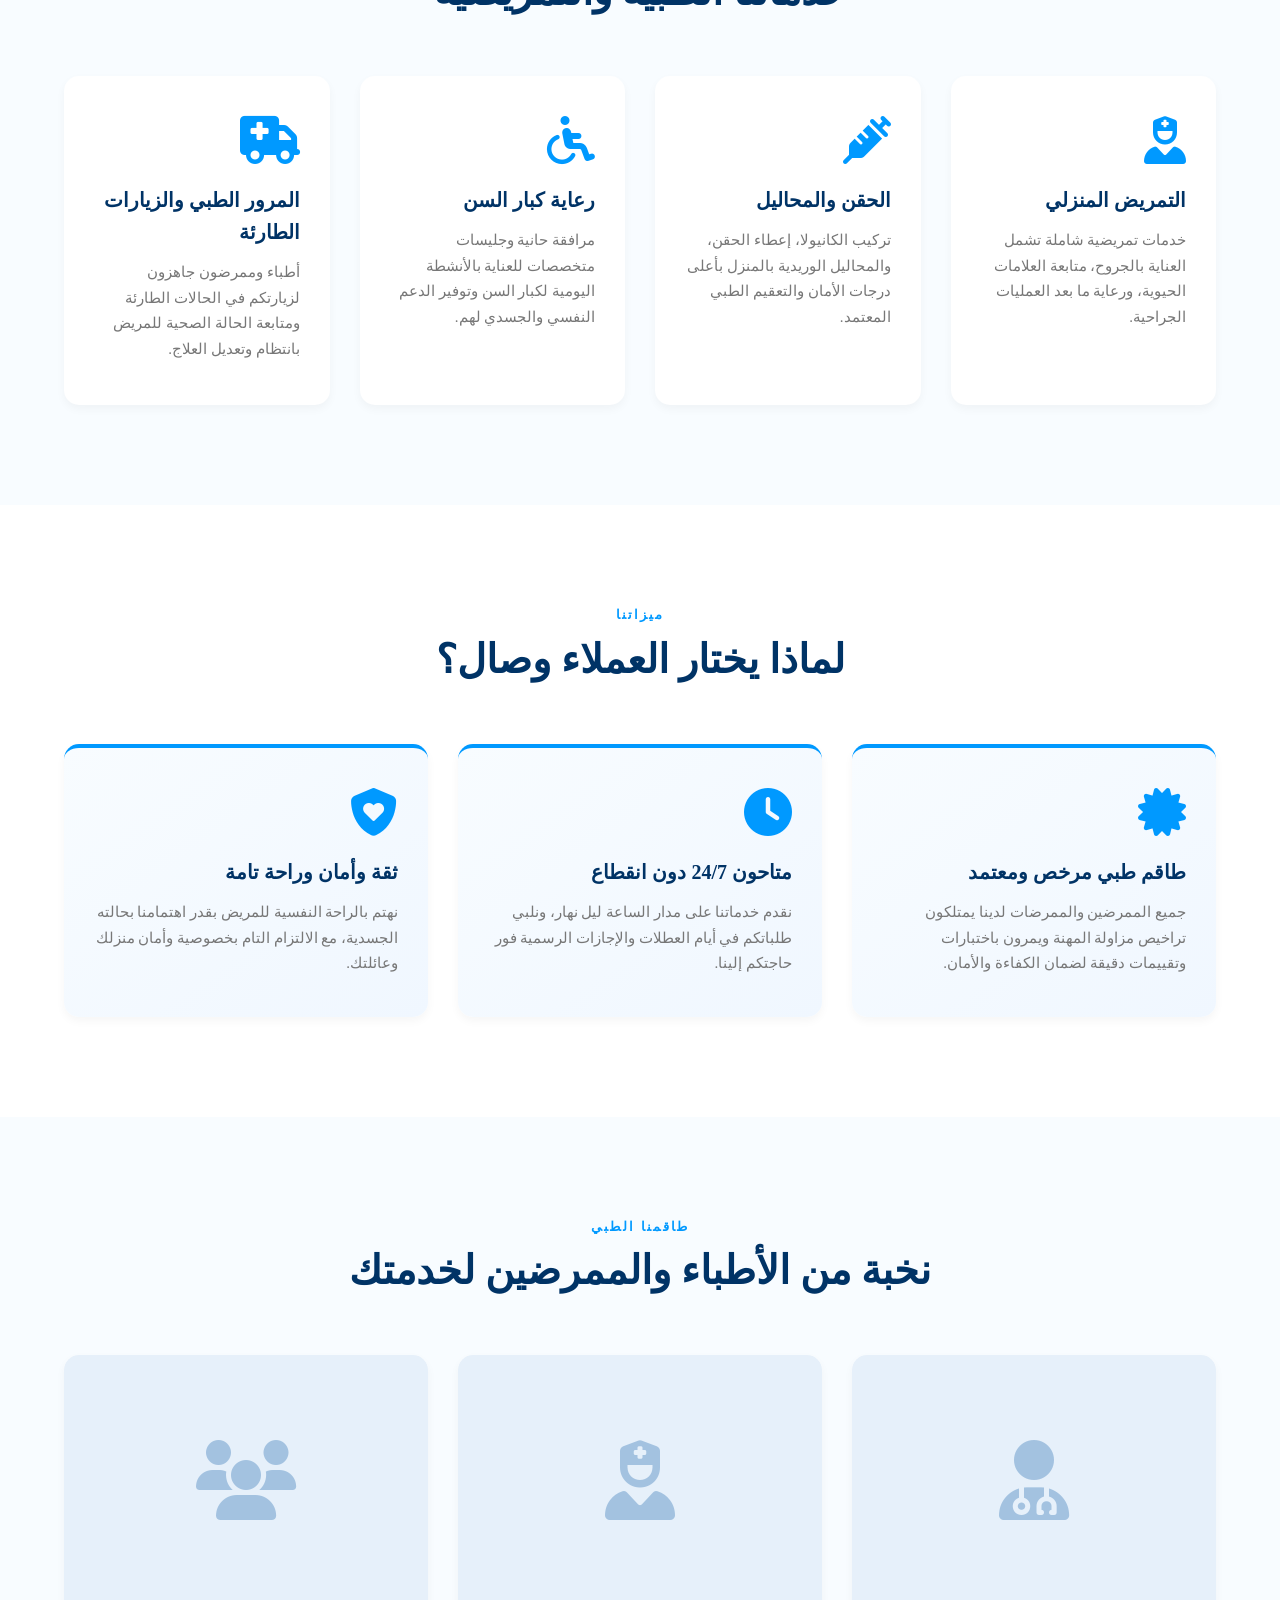
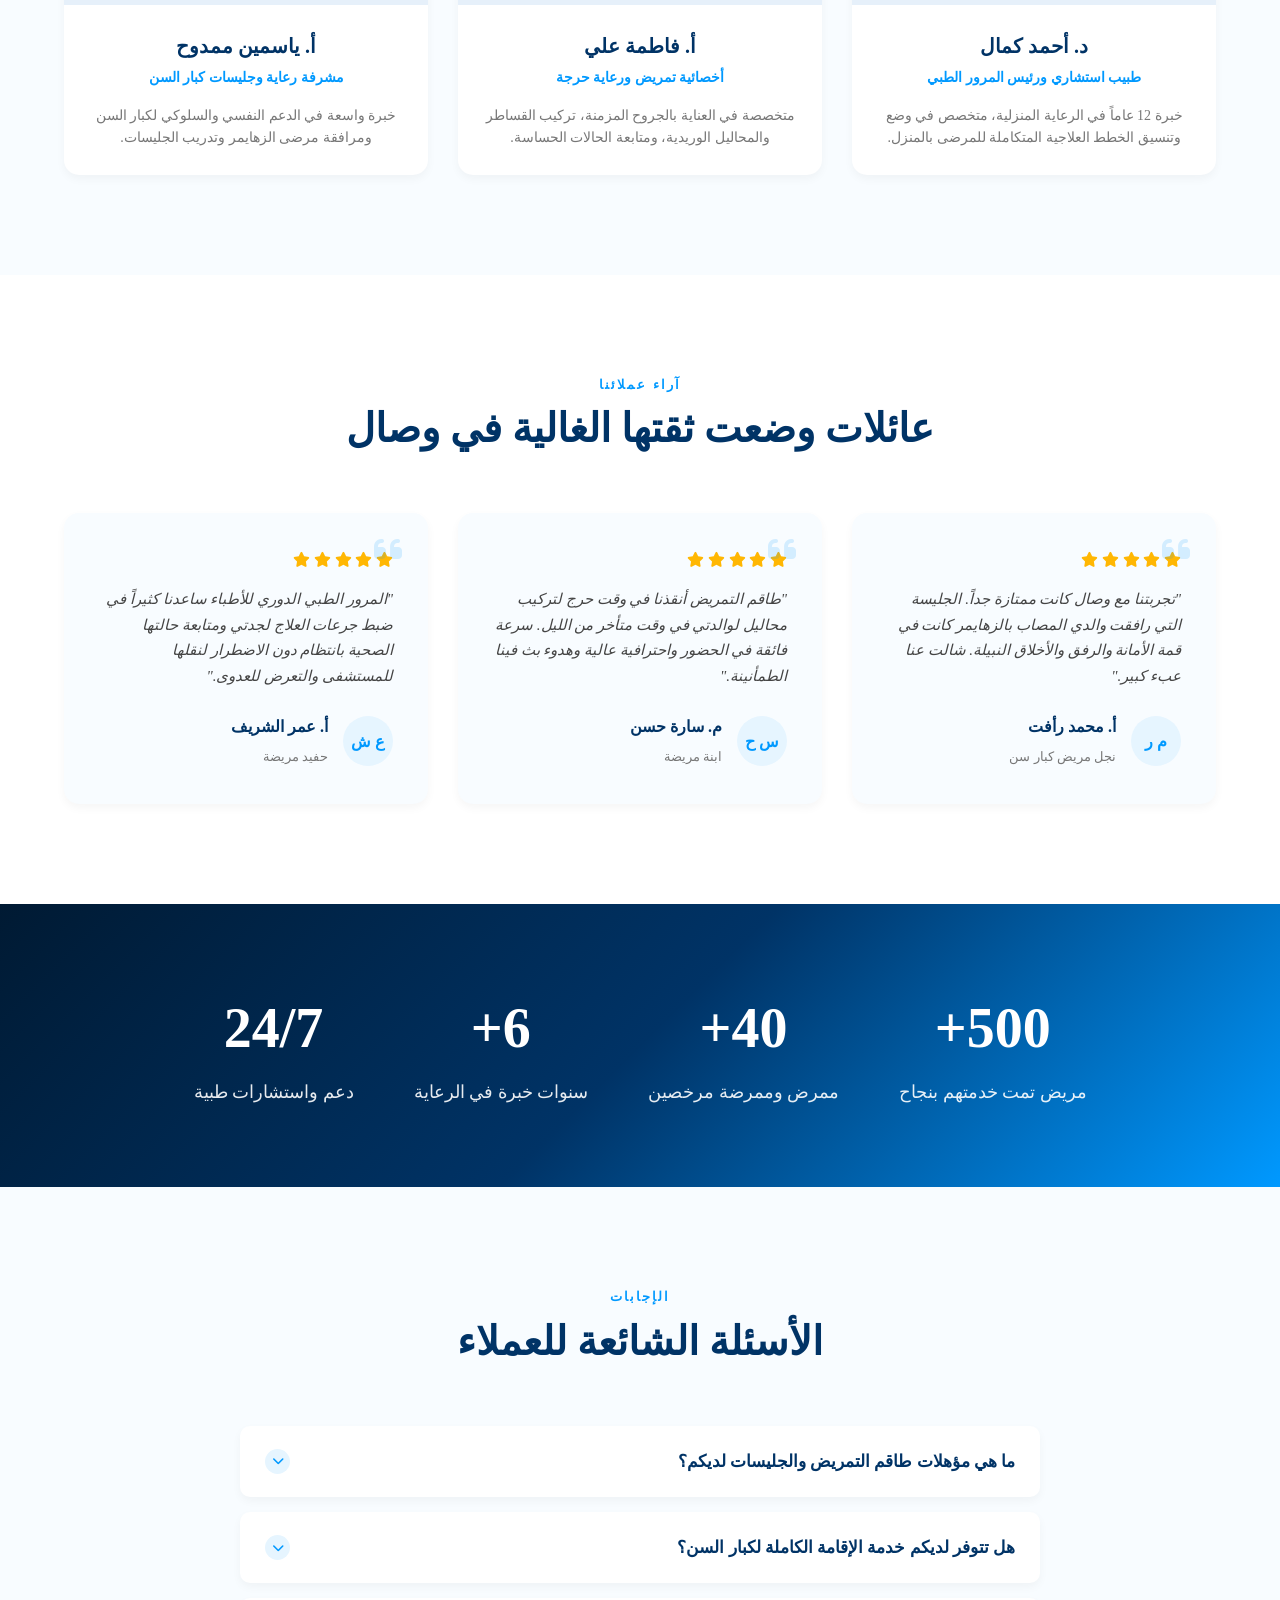
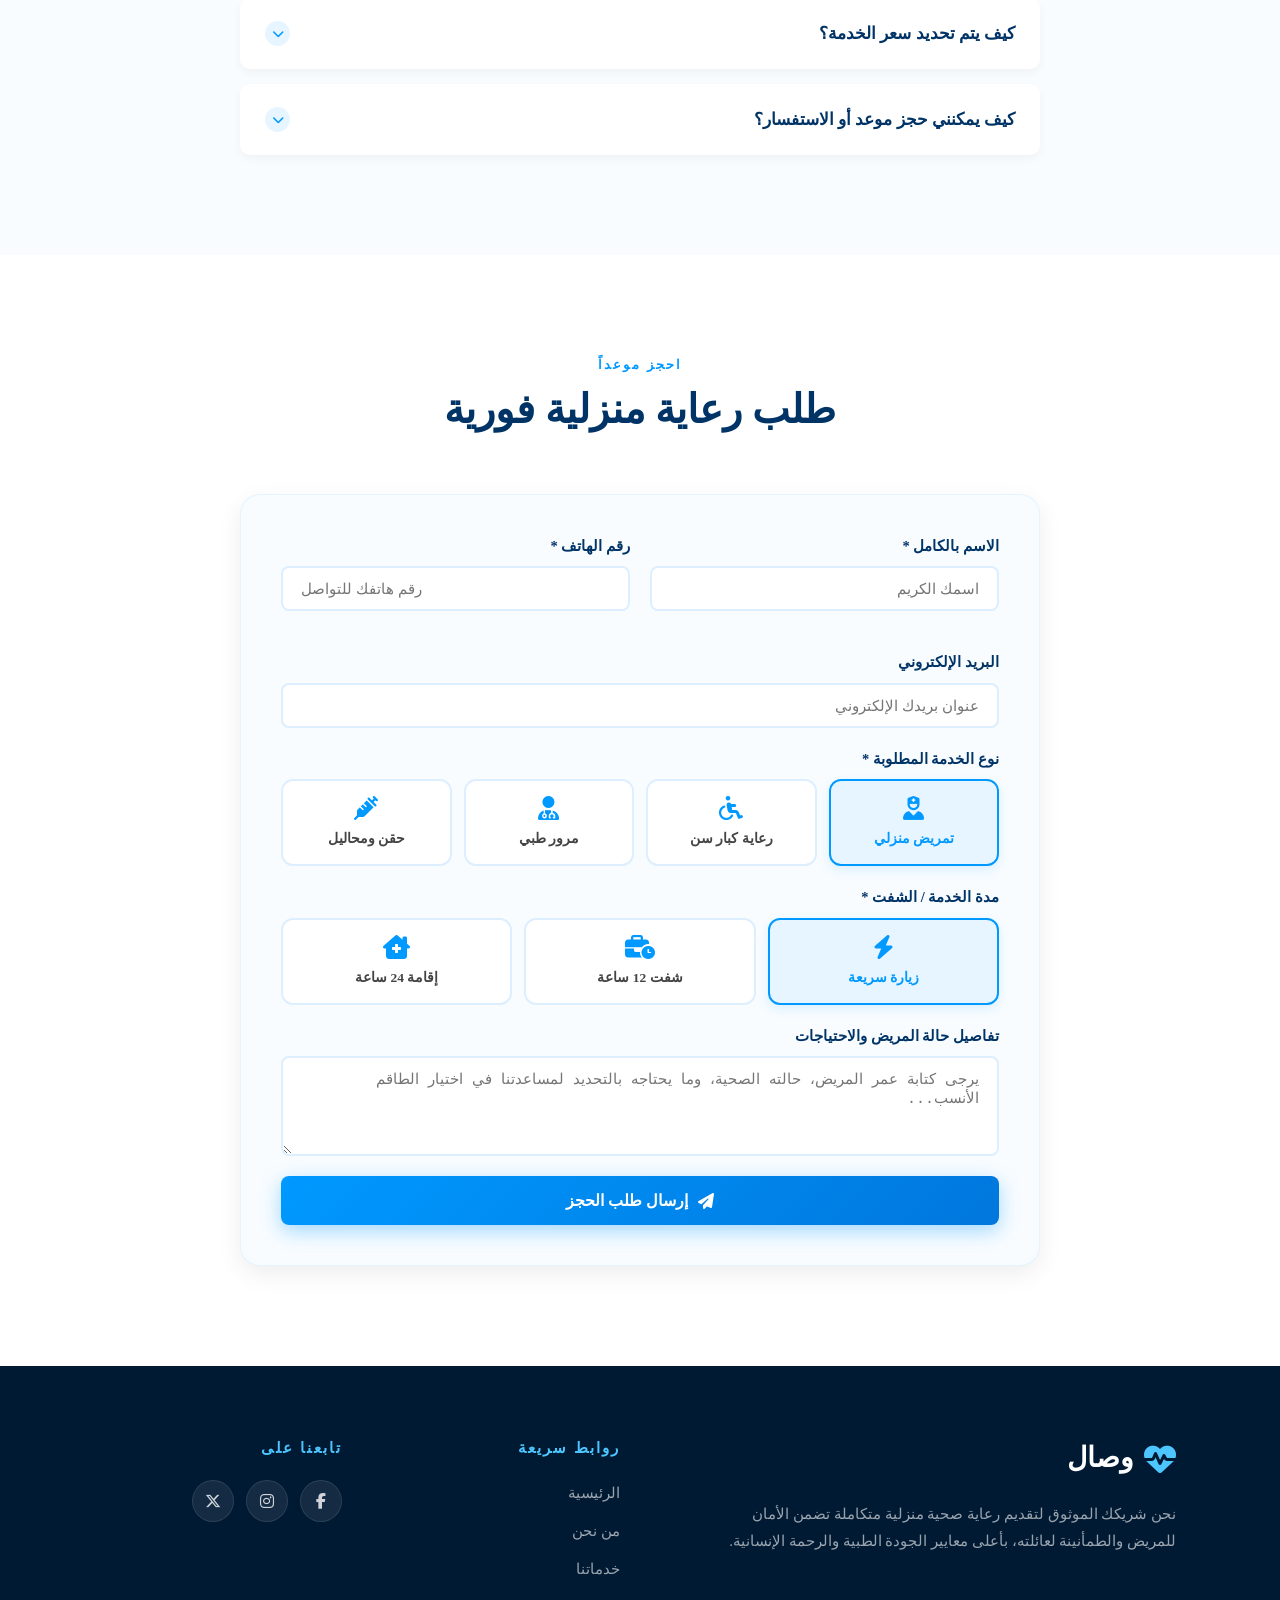
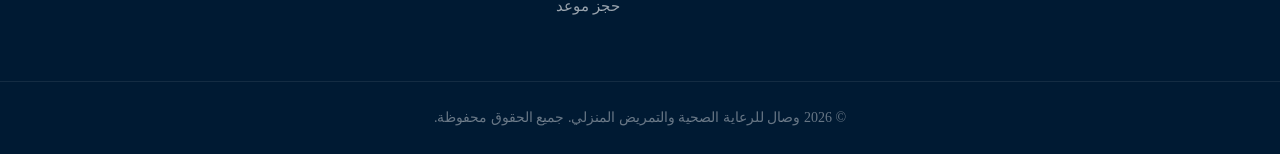
==== commit 9871703e: "Add files via upload" ====
--- a/index.html
+++ b/index.html
@@ -1,482 +1,482 @@
-<!DOCTYPE html>
-<html lang="ar" dir="rtl">
-<head>
-    <meta charset="UTF-8">
-    <meta name="viewport" content="width=device-width, initial-scale=1.0">
-    <meta name="description" content="وصال للرعاية الصحية المنزلية - نوفر تمريض منزلي احترافي، رعاية كبار السن، جليسات مسنات، ومرور طبي منزلي على مدار الساعة 24/7.">
-    <title>وصال للرعاية المنزلية والتمريض المنزلي</title>
-    <!-- FontAwesome Icons -->
-    <link rel="stylesheet" href="https://cdnjs.cloudflare.com/ajax/libs/font-awesome/6.7.2/css/all.min.css">
-    <!-- Split CSS Compiled File -->
-    <link rel="stylesheet" href="./css/style.css">
-</head>
-<body>
-
-<!-- ==========================================================================
-     NAVBAR (الهيدر والنافبار)
-     ========================================================================== -->
-<header id="header">
-    <nav>
-        <a href="#" class="logo">
-            <i class="fa-solid fa-heart-pulse"></i>
-            <h2>وصال</h2>
-        </a>
-
-        <ul class="nav-links" id="nav-links">
-            <li><a href="#" class="active">الرئيسية</a></li>
-            <li><a href="#about">من نحن</a></li>
-            <li><a href="#services">خدماتنا</a></li>
-            <li><a href="#why-us">لماذا نحن</a></li>
-            <li><a href="#team">طاقمنا</a></li>
-            <li><a href="#testimonials">آراء العملاء</a></li>
-            <li><a href="#faq">الأسئلة الشائعة</a></li>
-            <li><a href="#contact">تواصل معنا</a></li>
-        </ul>
-
-        <div class="nav-right">
-            <!-- Language Switcher -->
-            <button class="lang-switch" onclick="window.location.href='./index-en.html'">
-                <i class="fa-solid fa-globe"></i>
-                <span>English</span>
-            </button>
-            <button class="book-btn" onclick="document.getElementById('contact').scrollIntoView({behavior:'smooth'})">احجز الآن</button>
-            <div class="hamburger" id="hamburger">
-                <span></span>
-                <span></span>
-                <span></span>
-            </div>
-        </div>
-    </nav>
-</header>
-
-<!-- ==========================================================================
-     HERO SECTION (واجهة البداية)
-     ========================================================================== -->
-<section class="hero">
-    <div class="hero-overlay">
-        <div class="hero-text">
-            <h1>رعاية تمريضية منزلية <span>احترافية</span></h1>
-            <p>نوفر ممرضين وممرضات محترفين، رعاية كبار السن، المتابعة الطبية المنزلية والخدمات الصحية على مدار 24 ساعة لراحة أهلك في أمان بيتهم.</p>
-            <div class="buttons">
-                <button class="btn1" onclick="document.getElementById('contact').scrollIntoView({behavior:'smooth'})">
-                    <i class="fa-solid fa-calendar-check"></i> احجز موعداً الآن
-                </button>
-                <button class="btn2" onclick="document.getElementById('about').scrollIntoView({behavior:'smooth'})">
-                    اكتشف المزيد <i class="fa-solid fa-arrow-left"></i>
-                </button>
-            </div>
-        </div>
-    </div>
-</section>
-
-<!-- ==========================================================================
-     ABOUT SECTION (عن الشركة)
-     ========================================================================== -->
-<section id="about" class="about">
-    <div class="about-image reveal">
-        <img src="./img/tFx-KhAilJrNJD1cGnGdFwAbZsKAb8rjtskVbV6EomZc5nAIpCiWA5G-6uvdhgjhZjy23Blpyqgkq9o8GJXaNEtevzfDGAfsOKgZnXQZ93qeG8VlobmFA5ruehhHsmvQbsqc4K2mUr1YyQvxYz3chcpA-TrYgQQSXexReo0SDhFoOBASvXWwSKOg_LoPv8xk.jpg" alt="طاقم تمريض وصال">
-    </div>
-    <div class="about-content reveal">
-        <h4>من نحن</h4>
-        <h2>وصال للرعاية الصحية المنزلية</h2>
-        <p>نقدم خدمات الرعاية الصحية المنزلية الاحترافية من خلال طاقم تمريض ومقدمي رعاية مؤهلين تأهيلاً عالياً وبخبرات طويلة. رسالتنا الأساسية هي تحسين جودة حياة المرضى ودعم عائلاتهم من خلال تقديم رعاية صحية ونفسية حانية ومخصصة لكل حالة في منزلهم دون عناء المستشفيات.</p>
-        <button onclick="document.getElementById('contact').scrollIntoView({behavior:'smooth'})">تحدث معنا اليوم</button>
-    </div>
-</section>
-
-<!-- ==========================================================================
-     SERVICES SECTION (الخدمات)
-     ========================================================================== -->
-<section id="services" class="services">
-    <div class="section-header reveal">
-        <h4>رعايتنا</h4>
-        <h2>خدماتنا الطبية والتمريضية</h2>
-    </div>
-    <div class="service-container">
-        <div class="service-card reveal">
-            <i class="fa-solid fa-user-nurse"></i>
-            <h3>التمريض المنزلي</h3>
-            <p>خدمات تمريضية شاملة تشمل العناية بالجروح، متابعة العلامات الحيوية، ورعاية ما بعد العمليات الجراحية.</p>
-        </div>
-        <div class="service-card reveal">
-            <i class="fa-solid fa-syringe"></i>
-            <h3>الحقن والمحاليل</h3>
-            <p>تركيب الكانيولا، إعطاء الحقن، والمحاليل الوريدية بالمنزل بأعلى درجات الأمان والتعقيم الطبي المعتمد.</p>
-        </div>
-        <div class="service-card reveal">
-            <i class="fa-solid fa-wheelchair"></i>
-            <h3>رعاية كبار السن</h3>
-            <p>مرافقة حانية وجليسات متخصصات للعناية بالأنشطة اليومية لكبار السن وتوفير الدعم النفسي والجسدي لهم.</p>
-        </div>
-        <div class="service-card reveal">
-            <i class="fa-solid fa-truck-medical"></i>
-            <h3>المرور الطبي والزيارات الطارئة</h3>
-            <p>أطباء وممرضون جاهزون لزيارتكم في الحالات الطارئة ومتابعة الحالة الصحية للمريض بانتظام وتعديل العلاج.</p>
-        </div>
-    </div>
-</section>
-
-<!-- ==========================================================================
-     WHY US SECTION (لماذا نحن)
-     ========================================================================== -->
-<section id="why-us" class="why-us">
-    <div class="section-header reveal">
-        <h4>ميزاتنا</h4>
-        <h2>لماذا يختار العملاء وصال؟</h2>
-    </div>
-    <div class="why-container">
-        <div class="why-card reveal">
-            <i class="fa-solid fa-certificate"></i>
-            <h3>طاقم طبي مرخص ومعتمد</h3>
-            <p>جميع الممرضين والممرضات لدينا يمتلكون تراخيص مزاولة المهنة ويمرون باختبارات وتقييمات دقيقة لضمان الكفاءة والأمان.</p>
-        </div>
-        <div class="why-card reveal">
-            <i class="fa-solid fa-clock"></i>
-            <h3>متاحون 24/7 دون انقطاع</h3>
-            <p>نقدم خدماتنا على مدار الساعة ليل نهار، ونلبي طلباتكم في أيام العطلات والإجازات الرسمية فور حاجتكم إلينا.</p>
-        </div>
-        <div class="why-card reveal">
-            <i class="fa-solid fa-shield-heart"></i>
-            <h3>ثقة وأمان وراحة تامة</h3>
-            <p>نهتم بالراحة النفسية للمريض بقدر اهتمامنا بحالته الجسدية، مع الالتزام التام بخصوصية وأمان منزلك وعائلتك.</p>
-        </div>
-    </div>
-</section>
-
-<!-- ==========================================================================
-     TEAM SECTION (طاقم العمل)
-     ========================================================================== -->
-<section id="team" class="team">
-    <div class="section-header reveal">
-        <h4>طاقمنا الطبي</h4>
-        <h2>نخبة من الأطباء والممرضين لخدمتك</h2>
-    </div>
-    <div class="team-container">
-        <div class="team-card reveal">
-            <div class="team-img-box">
-                <i class="fa-solid fa-user-doctor"></i>
-            </div>
-            <div class="team-info">
-                <h3>د. أحمد كمال</h3>
-                <p class="specialty">طبيب استشاري ورئيس المرور الطبي</p>
-                <p>خبرة 12 عاماً في الرعاية المنزلية، متخصص في وضع وتنسيق الخطط العلاجية المتكاملة للمرضى بالمنزل.</p>
-            </div>
-        </div>
-        <div class="team-card reveal">
-            <div class="team-img-box">
-                <i class="fa-solid fa-user-nurse"></i>
-            </div>
-            <div class="team-info">
-                <h3>أ. فاطمة علي</h3>
-                <p class="specialty">أخصائية تمريض ورعاية حرجة</p>
-                <p>متخصصة في العناية بالجروح المزمنة، تركيب القساطر والمحاليل الوريدية، ومتابعة الحالات الحساسة.</p>
-            </div>
-        </div>
-        <div class="team-card reveal">
-            <div class="team-img-box">
-                <i class="fa-solid fa-users"></i>
-            </div>
-            <div class="team-info">
-                <h3>أ. ياسمين ممدوح</h3>
-                <p class="specialty">مشرفة رعاية وجليسات كبار السن</p>
-                <p>خبرة واسعة في الدعم النفسي والسلوكي لكبار السن ومرافقة مرضى الزهايمر وتدريب الجليسات.</p>
-            </div>
-        </div>
-    </div>
-</section>
-
-<!-- ==========================================================================
-     TESTIMONIALS SECTION (آراء العملاء)
-     ========================================================================== -->
-<section id="testimonials" class="testimonials">
-    <div class="section-header reveal">
-        <h4>آراء عملائنا</h4>
-        <h2>عائلات وضعت ثقتها الغالية في وصال</h2>
-    </div>
-    <div class="testimonial-container">
-        <div class="testimonial-card reveal">
-            <i class="fa-solid fa-quote-left quote-icon"></i>
-            <div class="stars">
-                <i class="fa-solid fa-star"></i>
-                <i class="fa-solid fa-star"></i>
-                <i class="fa-solid fa-star"></i>
-                <i class="fa-solid fa-star"></i>
-                <i class="fa-solid fa-star"></i>
-            </div>
-            <p>"تجربتنا مع وصال كانت ممتازة جداً. الجليسة التي رافقت والدي المصاب بالزهايمر كانت في قمة الأمانة والرفق والأخلاق النبيلة. شالت عنا عبء كبير."</p>
-            <div class="client-info">
-                <div class="client-avatar">م ر</div>
-                <div class="client-details">
-                    <h4>أ. محمد رأفت</h4>
-                    <span>نجل مريض كبار سن</span>
-                </div>
-            </div>
-        </div>
-        <div class="testimonial-card reveal">
-            <i class="fa-solid fa-quote-left quote-icon"></i>
-            <div class="stars">
-                <i class="fa-solid fa-star"></i>
-                <i class="fa-solid fa-star"></i>
-                <i class="fa-solid fa-star"></i>
-                <i class="fa-solid fa-star"></i>
-                <i class="fa-solid fa-star"></i>
-            </div>
-            <p>"طاقم التمريض أنقذنا في وقت حرج لتركيب محاليل لوالدتي في وقت متأخر من الليل. سرعة فائقة في الحضور واحترافية عالية وهدوء بث فينا الطمأنينة."</p>
-            <div class="client-info">
-                <div class="client-avatar">س ح</div>
-                <div class="client-details">
-                    <h4>م. سارة حسن</h4>
-                    <span>ابنة مريضة</span>
-                </div>
-            </div>
-        </div>
-        <div class="testimonial-card reveal">
-            <i class="fa-solid fa-quote-left quote-icon"></i>
-            <div class="stars">
-                <i class="fa-solid fa-star"></i>
-                <i class="fa-solid fa-star"></i>
-                <i class="fa-solid fa-star"></i>
-                <i class="fa-solid fa-star"></i>
-                <i class="fa-solid fa-star"></i>
-            </div>
-            <p>"المرور الطبي الدوري للأطباء ساعدنا كثيراً في ضبط جرعات العلاج لجدتي ومتابعة حالتها الصحية بانتظام دون الاضطرار لنقلها للمستشفى والتعرض للعدوى."</p>
-            <div class="client-info">
-                <div class="client-avatar">ع ش</div>
-                <div class="client-details">
-                    <h4>أ. عمر الشريف</h4>
-                    <span>حفيد مريضة</span>
-                </div>
-            </div>
-        </div>
-    </div>
-</section>
-
-<!-- ==========================================================================
-     STATISTICS SECTION (إحصائيات)
-     ========================================================================== -->
-<section class="stats">
-    <div class="stat-box reveal">
-        <h2>500+</h2>
-        <p>مريض تمت خدمتهم بنجاح</p>
-    </div>
-    <div class="stat-box reveal">
-        <h2>40+</h2>
-        <p>ممرض وممرضة مرخصين</p>
-    </div>
-    <div class="stat-box reveal">
-        <h2>15+</h2>
-        <p>سنوات خبرة في الرعاية</p>
-    </div>
-    <div class="stat-box reveal">
-        <h2>24/7</h2>
-        <p>دعم واستشارات طبية</p>
-    </div>
-</section>
-
-<!-- ==========================================================================
-     FAQ SECTION (الأسئلة الشائعة)
-     ========================================================================== -->
-<section id="faq" class="faq">
-    <div class="section-header reveal">
-        <h4>الإجابات</h4>
-        <h2>الأسئلة الشائعة للعملاء</h2>
-    </div>
-    <div class="faq-container">
-        <div class="faq-item reveal">
-            <div class="faq-header">
-                <h3>ما هي مؤهلات طاقم التمريض والجليسات لديكم؟</h3>
-                <div class="faq-icon"><i class="fa-solid fa-chevron-down"></i></div>
-            </div>
-            <div class="faq-body">
-                <div class="faq-content">
-                    جميع أفراد طاقمنا التمريضي حاصلون على شهادات معتمدة في التمريض وتراخيص مزاولة المهنة الرسمية. أما جليسات كبار السن فيتم اختيارهن بعناية فائقة وتدريبهن على الدعم النفسي والجسدي، ومرافقة مرضى الزهايمر وشلل الرعاش بدقة وأمان.
-                </div>
-            </div>
-        </div>
-        <div class="faq-item reveal">
-            <div class="faq-header">
-                <h3>هل تتوفر لديكم خدمة الإقامة الكاملة لكبار السن؟</h3>
-                <div class="faq-icon"><i class="fa-solid fa-chevron-down"></i></div>
-            </div>
-            <div class="faq-body">
-                <div class="faq-content">
-                    نعم، نوفر خدمات رعاية وإقامة كاملة (24 ساعة) إما عن طريق ممرض متواجد بشكل مستمر أو جليسة مقيمة، أو من خلال شفتات تمريضية متناوبة (مثال: شفت كل 12 ساعة) لضمان عدم ترك المريض بمفرده نهائياً.
-                </div>
-            </div>
-        </div>
-        <div class="faq-item reveal">
-            <div class="faq-header">
-                <h3>كيف يتم تحديد سعر الخدمة؟</h3>
-                <div class="faq-icon"><i class="fa-solid fa-chevron-down"></i></div>
-            </div>
-            <div class="faq-body">
-                <div class="faq-content">
-                    يتم تحديد التكلفة بناءً على الحالة الصحية للمريض ونوع الخدمة المطلوبة (تمريض علاجي مكثف أم رعاية يومية ومرافقة) وعدد الساعات المطلوبة (زيارة سريعة، شفت 12 ساعة، أم إقامة كاملة). نوفر عروضاً وأسعاراً مرنة وباقات شهرية موفرة.
-                </div>
-            </div>
-        </div>
-        <div class="faq-item reveal">
-            <div class="faq-header">
-                <h3>كيف يمكنني حجز موعد أو الاستفسار؟</h3>
-                <div class="faq-icon"><i class="fa-solid fa-chevron-down"></i></div>
-            </div>
-            <div class="faq-body">
-                <div class="faq-content">
-                    يمكنك طلب الخدمة بسهولة بملء نموذج الحجز أسفل الصفحة، أو عن طريق الاتصال الهاتفي المباشر بنا، أو عبر محادثة واتساب الفورية بالضغط على زر الواتساب أسفل الشاشة للتواصل مباشرة مع مشرف الخدمة وتنسيق الزيارة.
-                </div>
-            </div>
-        </div>
-    </div>
-</section>
-
-<!-- ==========================================================================
-     CONTACT SECTION (التواصل والحجز التفاعلي)
-     ========================================================================== -->
-<section id="contact" class="contact">
-    <div class="section-header reveal">
-        <h4>احجز موعداً</h4>
-        <h2>طلب رعاية منزلية فورية</h2>
-    </div>
-    
-    <div class="booking-form-box reveal">
-        <form id="bookingForm" action="https://formspree.io/f/xzdngzao" method="POST">
-            <!-- Name & Email -->
-            <div class="form-group-grid">
-                <div class="form-group">
-                    <label for="name">الاسم بالكامل *</label>
-                    <input type="text" id="name" name="name" class="form-input" placeholder="اسمك الكريم" required>
-                </div>
-                <div class="form-group">
-                    <label for="phone">رقم الهاتف *</label>
-                    <input type="tel" id="phone" name="phone" class="form-input" placeholder="رقم هاتفك للتواصل" required>
-                </div>
-            </div>
-            
-            <div class="form-group">
-                <label for="email">البريد الإلكتروني</label>
-                <input type="email" id="email" name="email" class="form-input" placeholder="عنوان بريدك الإلكتروني">
-            </div>
-
-            <!-- Service Radio Selection Grid -->
-            <div class="form-group">
-                <label>نوع الخدمة المطلوبة *</label>
-                <div class="radio-grid">
-                    <label class="radio-card">
-                        <input type="radio" name="service_type" value="Nursing" checked>
-                        <i class="fa-solid fa-user-nurse"></i>
-                        <span>تمريض منزلي</span>
-                    </label>
-                    <label class="radio-card">
-                        <input type="radio" name="service_type" value="Elderly Care">
-                        <i class="fa-solid fa-wheelchair"></i>
-                        <span>رعاية كبار سن</span>
-                    </label>
-                    <label class="radio-card">
-                        <input type="radio" name="service_type" value="Medical Visit">
-                        <i class="fa-solid fa-user-doctor"></i>
-                        <span>مرور طبي</span>
-                    </label>
-                    <label class="radio-card">
-                        <input type="radio" name="service_type" value="Injections/IV">
-                        <i class="fa-solid fa-syringe"></i>
-                        <span>حقن ومحاليل</span>
-                    </label>
-                </div>
-            </div>
-
-            <!-- Duration Selection Grid -->
-            <div class="form-group">
-                <label>مدة الخدمة / الشفت *</label>
-                <div class="radio-grid">
-                    <label class="radio-card">
-                        <input type="radio" name="duration" value="Quick Visit" checked>
-                        <i class="fa-solid fa-bolt"></i>
-                        <span>زيارة سريعة</span>
-                    </label>
-                    <label class="radio-card">
-                        <input type="radio" name="duration" value="12 Hours Shift">
-                        <i class="fa-solid fa-business-time"></i>
-                        <span>شفت 12 ساعة</span>
-                    </label>
-                    <label class="radio-card">
-                        <input type="radio" name="duration" value="24 Hours Care">
-                        <i class="fa-solid fa-house-chimney-medical"></i>
-                        <span>إقامة 24 ساعة</span>
-                    </label>
-                </div>
-            </div>
-
-            <!-- Patient Details Textarea -->
-            <div class="form-group">
-                <label for="message">تفاصيل حالة المريض والاحتياجات</label>
-                <textarea id="message" name="message" class="form-textarea" placeholder="يرجى كتابة عمر المريض، حالته الصحية، وما يحتاجه بالتحديد لمساعدتنا في اختيار الطاقم الأنسب..."></textarea>
-            </div>
-
-            <!-- Submit Button -->
-            <button type="submit" class="submit-btn">
-                <i class="fa-solid fa-paper-plane"></i>
-                <span>إرسال طلب الحجز</span>
-            </button>
-        </form>
-    </div>
-</section>
-
-<!-- ==========================================================================
-     FOOTER (الفوتر المحسن)
-     ========================================================================== -->
-<footer>
-    <div class="footer-container">
-        <div class="footer-brand">
-            <div class="logo">
-                <i class="fa-solid fa-heart-pulse"></i>
-                <h2>وصال</h2>
-            </div>
-            <p>نحن شريكك الموثوق لتقديم رعاية صحية منزلية متكاملة تضمن الأمان للمريض والطمأنينة لعائلته، بأعلى معايير الجودة الطبية والرحمة الإنسانية.</p>
-        </div>
-        <div class="footer-links">
-            <h4>روابط سريعة</h4>
-            <ul>
-                <li><a href="#">الرئيسية</a></li>
-                <li><a href="#about">من نحن</a></li>
-                <li><a href="#services">خدماتنا</a></li>
-                <li><a href="#contact">حجز موعد</a></li>
-            </ul>
-        </div>
-        <div class="footer-social">
-            <h4>تابعنا على</h4>
-            <div class="social-icons">
-                <a href="#" aria-label="فيسبوك"><i class="fa-brands fa-facebook-f"></i></a>
-                <a href="#" aria-label="إنستغرام"><i class="fa-brands fa-instagram"></i></a>
-                <a href="#" aria-label="تويتر"><i class="fa-brands fa-x-twitter"></i></a>
-            </div>
-        </div>
-    </div>
-    <div class="footer-bottom">
-        <p>© 2026 وصال للرعاية الصحية والتمريض المنزلي. جميع الحقوق محفوظة.</p>
-    </div>
-</footer>
-
-<!-- ==========================================================================
-     FLOATING WIDGETS (أزرار الاتصال والواتساب العائمة)
-     ========================================================================== -->
-<div class="floating-widgets">
-    <!-- WhatsApp Widget -->
-    <a href="https://wa.me/201000000000?text=%D9%85%D8%B1%D8%AD%D8%A8%D8%A7%D9%8B%20%D9%88%D8%B5%D8%A7%D9%84%D8%8C%20%D8%A3%D9%88%D8%AF%20%D8%A7%D9%84%D8%A7%D8%B3%D8%AA%D9%81%D8%B3%D8%A7%D8%B1%20%D8%B9%D9%86%20%D8%AE%D8%AF%D9%85%D8%A7%D8%AA%20%D8%A7%D9%84%D8%B1%D8%B9%D8%A7%D9%8A%D8%A9%20%D8%A7%D9%84%D9%85%D9%86%D8%B2%D9%84%D9%8A%D8%A9." 
-       class="floating-btn whatsapp" target="_blank" aria-label="تواصل معنا عبر واتساب">
-        <i class="fa-brands fa-whatsapp"></i>
-    </a>
-    <!-- Phone Call Widget -->
-    <a href="tel:+201000000000" class="floating-btn call" aria-label="اتصل بنا هاتفياً">
-        <i class="fa-solid fa-phone"></i>
-    </a>
-</div>
-
-<!-- Scroll to Top Button -->
-<button class="scroll-top" id="scrollTop" aria-label="رجوع للأعلى">
-    <i class="fa-solid fa-arrow-up"></i>
-</button>
-
-<!-- Main App Script Module -->
-<script type="module" src="./js/app.js"></script>
-</body>
-</html>
+<!DOCTYPE html>
+<html lang="ar" dir="rtl">
+<head>
+    <meta charset="UTF-8">
+    <meta name="viewport" content="width=device-width, initial-scale=1.0">
+    <meta name="description" content="وصال للرعاية الصحية المنزلية - نوفر تمريض منزلي احترافي، رعاية كبار السن، جليسات مسنات، ومرور طبي منزلي على مدار الساعة 24/7.">
+    <title>وصال للرعاية المنزلية والتمريض المنزلي</title>
+    <!-- FontAwesome Icons -->
+    <link rel="stylesheet" href="https://cdnjs.cloudflare.com/ajax/libs/font-awesome/6.7.2/css/all.min.css">
+    <!-- Split CSS Compiled File -->
+    <link rel="stylesheet" href="./css/style.css">
+</head>
+<body>
+
+<!-- ==========================================================================
+     NAVBAR (الهيدر والنافبار)
+     ========================================================================== -->
+<header id="header">
+    <nav>
+        <a href="#" class="logo">
+            <i class="fa-solid fa-heart-pulse"></i>
+            <h2>وصال</h2>
+        </a>
+
+        <ul class="nav-links" id="nav-links">
+            <li><a href="#" class="active">الرئيسية</a></li>
+            <li><a href="#about">من نحن</a></li>
+            <li><a href="#services">خدماتنا</a></li>
+            <li><a href="#why-us">لماذا نحن</a></li>
+            <li><a href="#team">طاقمنا</a></li>
+            <li><a href="#testimonials">آراء العملاء</a></li>
+            <li><a href="#faq">الأسئلة الشائعة</a></li>
+            <li><a href="#contact">تواصل معنا</a></li>
+        </ul>
+
+        <div class="nav-right">
+            <!-- Language Switcher -->
+            <button class="lang-switch" onclick="window.location.href='./index-en.html'">
+                <i class="fa-solid fa-globe"></i>
+                <span>English</span>
+            </button>
+            <button class="book-btn" onclick="document.getElementById('contact').scrollIntoView({behavior:'smooth'})">احجز الآن</button>
+            <div class="hamburger" id="hamburger">
+                <span></span>
+                <span></span>
+                <span></span>
+            </div>
+        </div>
+    </nav>
+</header>
+
+<!-- ==========================================================================
+     HERO SECTION (واجهة البداية)
+     ========================================================================== -->
+<section class="hero">
+    <div class="hero-overlay">
+        <div class="hero-text">
+            <h1>رعاية تمريضية منزلية <span>احترافية</span></h1>
+            <p>نوفر ممرضين وممرضات محترفين، رعاية كبار السن، المتابعة الطبية المنزلية والخدمات الصحية على مدار 24 ساعة لراحة أهلك في أمان بيتهم.</p>
+            <div class="buttons">
+                <button class="btn1" onclick="document.getElementById('contact').scrollIntoView({behavior:'smooth'})">
+                    <i class="fa-solid fa-calendar-check"></i> احجز موعداً الآن
+                </button>
+                <button class="btn2" onclick="document.getElementById('about').scrollIntoView({behavior:'smooth'})">
+                    اكتشف المزيد <i class="fa-solid fa-arrow-left"></i>
+                </button>
+            </div>
+        </div>
+    </div>
+</section>
+
+<!-- ==========================================================================
+     ABOUT SECTION (عن الشركة)
+     ========================================================================== -->
+<section id="about" class="about">
+    <div class="about-image reveal">
+        <img src="./img/tFx-KhAilJrNJD1cGnGdFwAbZsKAb8rjtskVbV6EomZc5nAIpCiWA5G-6uvdhgjhZjy23Blpyqgkq9o8GJXaNEtevzfDGAfsOKgZnXQZ93qeG8VlobmFA5ruehhHsmvQbsqc4K2mUr1YyQvxYz3chcpA-TrYgQQSXexReo0SDhFoOBASvXWwSKOg_LoPv8xk.jpg" alt="طاقم تمريض وصال">
+    </div>
+    <div class="about-content reveal">
+        <h4>من نحن</h4>
+        <h2>وصال للرعاية الصحية المنزلية</h2>
+        <p>نقدم خدمات الرعاية الصحية المنزلية الاحترافية من خلال طاقم تمريض ومقدمي رعاية مؤهلين تأهيلاً عالياً وبخبرات طويلة. رسالتنا الأساسية هي تحسين جودة حياة المرضى ودعم عائلاتهم من خلال تقديم رعاية صحية ونفسية حانية ومخصصة لكل حالة في منزلهم دون عناء المستشفيات.</p>
+        <button onclick="document.getElementById('contact').scrollIntoView({behavior:'smooth'})">تحدث معنا اليوم</button>
+    </div>
+</section>
+
+<!-- ==========================================================================
+     SERVICES SECTION (الخدمات)
+     ========================================================================== -->
+<section id="services" class="services">
+    <div class="section-header reveal">
+        <h4>رعايتنا</h4>
+        <h2>خدماتنا الطبية والتمريضية</h2>
+    </div>
+    <div class="service-container">
+        <div class="service-card reveal">
+            <i class="fa-solid fa-user-nurse"></i>
+            <h3>التمريض المنزلي</h3>
+            <p>خدمات تمريضية شاملة تشمل العناية بالجروح، متابعة العلامات الحيوية، ورعاية ما بعد العمليات الجراحية.</p>
+        </div>
+        <div class="service-card reveal">
+            <i class="fa-solid fa-syringe"></i>
+            <h3>الحقن والمحاليل</h3>
+            <p>تركيب الكانيولا، إعطاء الحقن، والمحاليل الوريدية بالمنزل بأعلى درجات الأمان والتعقيم الطبي المعتمد.</p>
+        </div>
+        <div class="service-card reveal">
+            <i class="fa-solid fa-wheelchair"></i>
+            <h3>رعاية كبار السن</h3>
+            <p>مرافقة حانية وجليسات متخصصات للعناية بالأنشطة اليومية لكبار السن وتوفير الدعم النفسي والجسدي لهم.</p>
+        </div>
+        <div class="service-card reveal">
+            <i class="fa-solid fa-truck-medical"></i>
+            <h3>المرور الطبي والزيارات الطارئة</h3>
+            <p>أطباء وممرضون جاهزون لزيارتكم في الحالات الطارئة ومتابعة الحالة الصحية للمريض بانتظام وتعديل العلاج.</p>
+        </div>
+    </div>
+</section>
+
+<!-- ==========================================================================
+     WHY US SECTION (لماذا نحن)
+     ========================================================================== -->
+<section id="why-us" class="why-us">
+    <div class="section-header reveal">
+        <h4>ميزاتنا</h4>
+        <h2>لماذا يختار العملاء وصال؟</h2>
+    </div>
+    <div class="why-container">
+        <div class="why-card reveal">
+            <i class="fa-solid fa-certificate"></i>
+            <h3>طاقم طبي مرخص ومعتمد</h3>
+            <p>جميع الممرضين والممرضات لدينا يمتلكون تراخيص مزاولة المهنة ويمرون باختبارات وتقييمات دقيقة لضمان الكفاءة والأمان.</p>
+        </div>
+        <div class="why-card reveal">
+            <i class="fa-solid fa-clock"></i>
+            <h3>متاحون 24/7 دون انقطاع</h3>
+            <p>نقدم خدماتنا على مدار الساعة ليل نهار، ونلبي طلباتكم في أيام العطلات والإجازات الرسمية فور حاجتكم إلينا.</p>
+        </div>
+        <div class="why-card reveal">
+            <i class="fa-solid fa-shield-heart"></i>
+            <h3>ثقة وأمان وراحة تامة</h3>
+            <p>نهتم بالراحة النفسية للمريض بقدر اهتمامنا بحالته الجسدية، مع الالتزام التام بخصوصية وأمان منزلك وعائلتك.</p>
+        </div>
+    </div>
+</section>
+
+<!-- ==========================================================================
+     TEAM SECTION (طاقم العمل)
+     ========================================================================== -->
+<section id="team" class="team">
+    <div class="section-header reveal">
+        <h4>طاقمنا الطبي</h4>
+        <h2>نخبة من الأطباء والممرضين لخدمتك</h2>
+    </div>
+    <div class="team-container">
+        <div class="team-card reveal">
+            <div class="team-img-box">
+                <i class="fa-solid fa-user-doctor"></i>
+            </div>
+            <div class="team-info">
+                <h3>د. أحمد كمال</h3>
+                <p class="specialty">طبيب استشاري ورئيس المرور الطبي</p>
+                <p>خبرة 12 عاماً في الرعاية المنزلية، متخصص في وضع وتنسيق الخطط العلاجية المتكاملة للمرضى بالمنزل.</p>
+            </div>
+        </div>
+        <div class="team-card reveal">
+            <div class="team-img-box">
+                <i class="fa-solid fa-user-nurse"></i>
+            </div>
+            <div class="team-info">
+                <h3>أ. فاطمة علي</h3>
+                <p class="specialty">أخصائية تمريض ورعاية حرجة</p>
+                <p>متخصصة في العناية بالجروح المزمنة، تركيب القساطر والمحاليل الوريدية، ومتابعة الحالات الحساسة.</p>
+            </div>
+        </div>
+        <div class="team-card reveal">
+            <div class="team-img-box">
+                <i class="fa-solid fa-users"></i>
+            </div>
+            <div class="team-info">
+                <h3>أ. ياسمين ممدوح</h3>
+                <p class="specialty">مشرفة رعاية وجليسات كبار السن</p>
+                <p>خبرة واسعة في الدعم النفسي والسلوكي لكبار السن ومرافقة مرضى الزهايمر وتدريب الجليسات.</p>
+            </div>
+        </div>
+    </div>
+</section>
+
+<!-- ==========================================================================
+     TESTIMONIALS SECTION (آراء العملاء)
+     ========================================================================== -->
+<section id="testimonials" class="testimonials">
+    <div class="section-header reveal">
+        <h4>آراء عملائنا</h4>
+        <h2>عائلات وضعت ثقتها الغالية في وصال</h2>
+    </div>
+    <div class="testimonial-container">
+        <div class="testimonial-card reveal">
+            <i class="fa-solid fa-quote-left quote-icon"></i>
+            <div class="stars">
+                <i class="fa-solid fa-star"></i>
+                <i class="fa-solid fa-star"></i>
+                <i class="fa-solid fa-star"></i>
+                <i class="fa-solid fa-star"></i>
+                <i class="fa-solid fa-star"></i>
+            </div>
+            <p>"تجربتنا مع وصال كانت ممتازة جداً. الجليسة التي رافقت والدي المصاب بالزهايمر كانت في قمة الأمانة والرفق والأخلاق النبيلة. شالت عنا عبء كبير."</p>
+            <div class="client-info">
+                <div class="client-avatar">م ر</div>
+                <div class="client-details">
+                    <h4>أ. محمد رأفت</h4>
+                    <span>نجل مريض كبار سن</span>
+                </div>
+            </div>
+        </div>
+        <div class="testimonial-card reveal">
+            <i class="fa-solid fa-quote-left quote-icon"></i>
+            <div class="stars">
+                <i class="fa-solid fa-star"></i>
+                <i class="fa-solid fa-star"></i>
+                <i class="fa-solid fa-star"></i>
+                <i class="fa-solid fa-star"></i>
+                <i class="fa-solid fa-star"></i>
+            </div>
+            <p>"طاقم التمريض أنقذنا في وقت حرج لتركيب محاليل لوالدتي في وقت متأخر من الليل. سرعة فائقة في الحضور واحترافية عالية وهدوء بث فينا الطمأنينة."</p>
+            <div class="client-info">
+                <div class="client-avatar">س ح</div>
+                <div class="client-details">
+                    <h4>م. سارة حسن</h4>
+                    <span>ابنة مريضة</span>
+                </div>
+            </div>
+        </div>
+        <div class="testimonial-card reveal">
+            <i class="fa-solid fa-quote-left quote-icon"></i>
+            <div class="stars">
+                <i class="fa-solid fa-star"></i>
+                <i class="fa-solid fa-star"></i>
+                <i class="fa-solid fa-star"></i>
+                <i class="fa-solid fa-star"></i>
+                <i class="fa-solid fa-star"></i>
+            </div>
+            <p>"المرور الطبي الدوري للأطباء ساعدنا كثيراً في ضبط جرعات العلاج لجدتي ومتابعة حالتها الصحية بانتظام دون الاضطرار لنقلها للمستشفى والتعرض للعدوى."</p>
+            <div class="client-info">
+                <div class="client-avatar">ع ش</div>
+                <div class="client-details">
+                    <h4>أ. عمر الشريف</h4>
+                    <span>حفيد مريضة</span>
+                </div>
+            </div>
+        </div>
+    </div>
+</section>
+
+<!-- ==========================================================================
+     STATISTICS SECTION (إحصائيات)
+     ========================================================================== -->
+<section class="stats">
+    <div class="stat-box reveal">
+        <h2>500+</h2>
+        <p>مريض تمت خدمتهم بنجاح</p>
+    </div>
+    <div class="stat-box reveal">
+        <h2>40+</h2>
+        <p>ممرض وممرضة مرخصين</p>
+    </div>
+    <div class="stat-box reveal">
+        <h2>6+</h2>
+        <p>سنوات خبرة في الرعاية</p>
+    </div>
+    <div class="stat-box reveal">
+        <h2>24/7</h2>
+        <p>دعم واستشارات طبية</p>
+    </div>
+</section>
+
+<!-- ==========================================================================
+     FAQ SECTION (الأسئلة الشائعة)
+     ========================================================================== -->
+<section id="faq" class="faq">
+    <div class="section-header reveal">
+        <h4>الإجابات</h4>
+        <h2>الأسئلة الشائعة للعملاء</h2>
+    </div>
+    <div class="faq-container">
+        <div class="faq-item reveal">
+            <div class="faq-header">
+                <h3>ما هي مؤهلات طاقم التمريض والجليسات لديكم؟</h3>
+                <div class="faq-icon"><i class="fa-solid fa-chevron-down"></i></div>
+            </div>
+            <div class="faq-body">
+                <div class="faq-content">
+                    جميع أفراد طاقمنا التمريضي حاصلون على شهادات معتمدة في التمريض وتراخيص مزاولة المهنة الرسمية. أما جليسات كبار السن فيتم اختيارهن بعناية فائقة وتدريبهن على الدعم النفسي والجسدي، ومرافقة مرضى الزهايمر وشلل الرعاش بدقة وأمان.
+                </div>
+            </div>
+        </div>
+        <div class="faq-item reveal">
+            <div class="faq-header">
+                <h3>هل تتوفر لديكم خدمة الإقامة الكاملة لكبار السن؟</h3>
+                <div class="faq-icon"><i class="fa-solid fa-chevron-down"></i></div>
+            </div>
+            <div class="faq-body">
+                <div class="faq-content">
+                    نعم، نوفر خدمات رعاية وإقامة كاملة (24 ساعة) إما عن طريق ممرض متواجد بشكل مستمر أو جليسة مقيمة، أو من خلال شفتات تمريضية متناوبة (مثال: شفت كل 12 ساعة) لضمان عدم ترك المريض بمفرده نهائياً.
+                </div>
+            </div>
+        </div>
+        <div class="faq-item reveal">
+            <div class="faq-header">
+                <h3>كيف يتم تحديد سعر الخدمة؟</h3>
+                <div class="faq-icon"><i class="fa-solid fa-chevron-down"></i></div>
+            </div>
+            <div class="faq-body">
+                <div class="faq-content">
+                    يتم تحديد التكلفة بناءً على الحالة الصحية للمريض ونوع الخدمة المطلوبة (تمريض علاجي مكثف أم رعاية يومية ومرافقة) وعدد الساعات المطلوبة (زيارة سريعة، شفت 12 ساعة، أم إقامة كاملة). نوفر عروضاً وأسعاراً مرنة وباقات شهرية موفرة.
+                </div>
+            </div>
+        </div>
+        <div class="faq-item reveal">
+            <div class="faq-header">
+                <h3>كيف يمكنني حجز موعد أو الاستفسار؟</h3>
+                <div class="faq-icon"><i class="fa-solid fa-chevron-down"></i></div>
+            </div>
+            <div class="faq-body">
+                <div class="faq-content">
+                    يمكنك طلب الخدمة بسهولة بملء نموذج الحجز أسفل الصفحة، أو عن طريق الاتصال الهاتفي المباشر بنا، أو عبر محادثة واتساب الفورية بالضغط على زر الواتساب أسفل الشاشة للتواصل مباشرة مع مشرف الخدمة وتنسيق الزيارة.
+                </div>
+            </div>
+        </div>
+    </div>
+</section>
+
+<!-- ==========================================================================
+     CONTACT SECTION (التواصل والحجز التفاعلي)
+     ========================================================================== -->
+<section id="contact" class="contact">
+    <div class="section-header reveal">
+        <h4>احجز موعداً</h4>
+        <h2>طلب رعاية منزلية فورية</h2>
+    </div>
+    
+    <div class="booking-form-box reveal">
+        <form id="bookingForm" action="https://formspree.io/f/xzdngzao" method="POST">
+            <!-- Name & Email -->
+            <div class="form-group-grid">
+                <div class="form-group">
+                    <label for="name">الاسم بالكامل *</label>
+                    <input type="text" id="name" name="name" class="form-input" placeholder="اسمك الكريم" required>
+                </div>
+                <div class="form-group">
+                    <label for="phone">رقم الهاتف *</label>
+                    <input type="tel" id="phone" name="phone" class="form-input" placeholder="رقم هاتفك للتواصل" required>
+                </div>
+            </div>
+            
+            <div class="form-group">
+                <label for="email">البريد الإلكتروني</label>
+                <input type="email" id="email" name="email" class="form-input" placeholder="عنوان بريدك الإلكتروني">
+            </div>
+
+            <!-- Service Radio Selection Grid -->
+            <div class="form-group">
+                <label>نوع الخدمة المطلوبة *</label>
+                <div class="radio-grid">
+                    <label class="radio-card">
+                        <input type="radio" name="service_type" value="Nursing" checked>
+                        <i class="fa-solid fa-user-nurse"></i>
+                        <span>تمريض منزلي</span>
+                    </label>
+                    <label class="radio-card">
+                        <input type="radio" name="service_type" value="Elderly Care">
+                        <i class="fa-solid fa-wheelchair"></i>
+                        <span>رعاية كبار سن</span>
+                    </label>
+                    <label class="radio-card">
+                        <input type="radio" name="service_type" value="Medical Visit">
+                        <i class="fa-solid fa-user-doctor"></i>
+                        <span>مرور طبي</span>
+                    </label>
+                    <label class="radio-card">
+                        <input type="radio" name="service_type" value="Injections/IV">
+                        <i class="fa-solid fa-syringe"></i>
+                        <span>حقن ومحاليل</span>
+                    </label>
+                </div>
+            </div>
+
+            <!-- Duration Selection Grid -->
+            <div class="form-group">
+                <label>مدة الخدمة / الشفت *</label>
+                <div class="radio-grid">
+                    <label class="radio-card">
+                        <input type="radio" name="duration" value="Quick Visit" checked>
+                        <i class="fa-solid fa-bolt"></i>
+                        <span>زيارة سريعة</span>
+                    </label>
+                    <label class="radio-card">
+                        <input type="radio" name="duration" value="12 Hours Shift">
+                        <i class="fa-solid fa-business-time"></i>
+                        <span>شفت 12 ساعة</span>
+                    </label>
+                    <label class="radio-card">
+                        <input type="radio" name="duration" value="24 Hours Care">
+                        <i class="fa-solid fa-house-chimney-medical"></i>
+                        <span>إقامة 24 ساعة</span>
+                    </label>
+                </div>
+            </div>
+
+            <!-- Patient Details Textarea -->
+            <div class="form-group">
+                <label for="message">تفاصيل حالة المريض والاحتياجات</label>
+                <textarea id="message" name="message" class="form-textarea" placeholder="يرجى كتابة عمر المريض، حالته الصحية، وما يحتاجه بالتحديد لمساعدتنا في اختيار الطاقم الأنسب..."></textarea>
+            </div>
+
+            <!-- Submit Button -->
+            <button type="submit" class="submit-btn">
+                <i class="fa-solid fa-paper-plane"></i>
+                <span>إرسال طلب الحجز</span>
+            </button>
+        </form>
+    </div>
+</section>
+
+<!-- ==========================================================================
+     FOOTER (الفوتر المحسن)
+     ========================================================================== -->
+<footer>
+    <div class="footer-container">
+        <div class="footer-brand">
+            <div class="logo">
+                <i class="fa-solid fa-heart-pulse"></i>
+                <h2>وصال</h2>
+            </div>
+            <p>نحن شريكك الموثوق لتقديم رعاية صحية منزلية متكاملة تضمن الأمان للمريض والطمأنينة لعائلته، بأعلى معايير الجودة الطبية والرحمة الإنسانية.</p>
+        </div>
+        <div class="footer-links">
+            <h4>روابط سريعة</h4>
+            <ul>
+                <li><a href="#">الرئيسية</a></li>
+                <li><a href="#about">من نحن</a></li>
+                <li><a href="#services">خدماتنا</a></li>
+                <li><a href="#contact">حجز موعد</a></li>
+            </ul>
+        </div>
+        <div class="footer-social">
+            <h4>تابعنا على</h4>
+            <div class="social-icons">
+                <a href="#" aria-label="فيسبوك"><i class="fa-brands fa-facebook-f"></i></a>
+                <a href="#" aria-label="إنستغرام"><i class="fa-brands fa-instagram"></i></a>
+                <a href="#" aria-label="تويتر"><i class="fa-brands fa-x-twitter"></i></a>
+            </div>
+        </div>
+    </div>
+    <div class="footer-bottom">
+        <p>© 2026 وصال للرعاية الصحية والتمريض المنزلي. جميع الحقوق محفوظة.</p>
+    </div>
+</footer>
+
+<!-- ==========================================================================
+     FLOATING WIDGETS (أزرار الاتصال والواتساب العائمة)
+     ========================================================================== -->
+<div class="floating-widgets">
+    <!-- WhatsApp Widget -->
+    <a href="https://wa.me/201000000000?text=%D9%85%D8%B1%D8%AD%D8%A8%D8%A7%D9%8B%20%D9%88%D8%B5%D8%A7%D9%84%D8%8C%20%D8%A3%D9%88%D8%AF%20%D8%A7%D9%84%D8%A7%D8%B3%D8%AA%D9%81%D8%B3%D8%A7%D8%B1%20%D8%B9%D9%86%20%D8%AE%D8%AF%D9%85%D8%A7%D8%AA%20%D8%A7%D9%84%D8%B1%D8%B9%D8%A7%D9%8A%D8%A9%20%D8%A7%D9%84%D9%85%D9%86%D8%B2%D9%84%D9%8A%D8%A9." 
+       class="floating-btn whatsapp" target="_blank" aria-label="تواصل معنا عبر واتساب">
+        <i class="fa-brands fa-whatsapp"></i>
+    </a>
+    <!-- Phone Call Widget -->
+    <a href="tel:+201000000000" class="floating-btn call" aria-label="اتصل بنا هاتفياً">
+        <i class="fa-solid fa-phone"></i>
+    </a>
+</div>
+
+<!-- Scroll to Top Button -->
+<button class="scroll-top" id="scrollTop" aria-label="رجوع للأعلى">
+    <i class="fa-solid fa-arrow-up"></i>
+</button>
+
+<!-- Main App Script Module -->
+<script type="module" src="./js/app.js"></script>
+</body>
+</html>
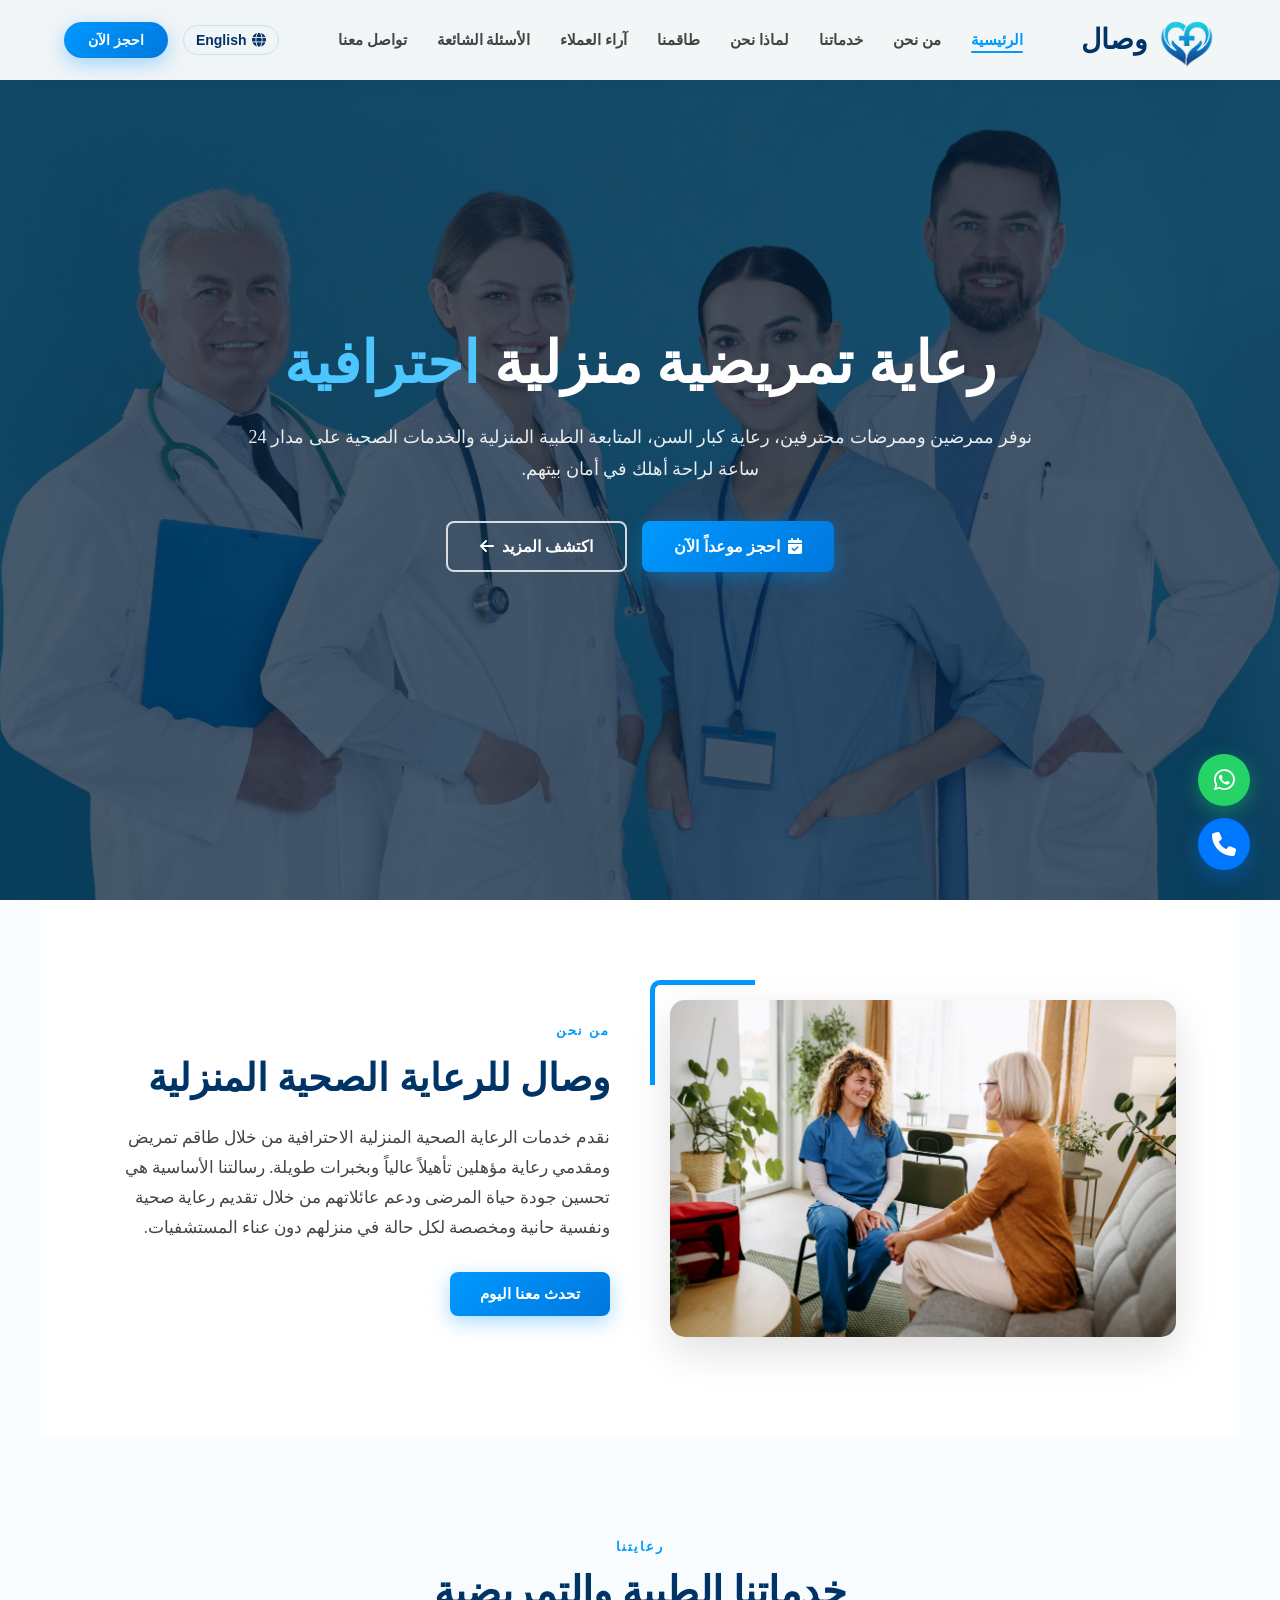
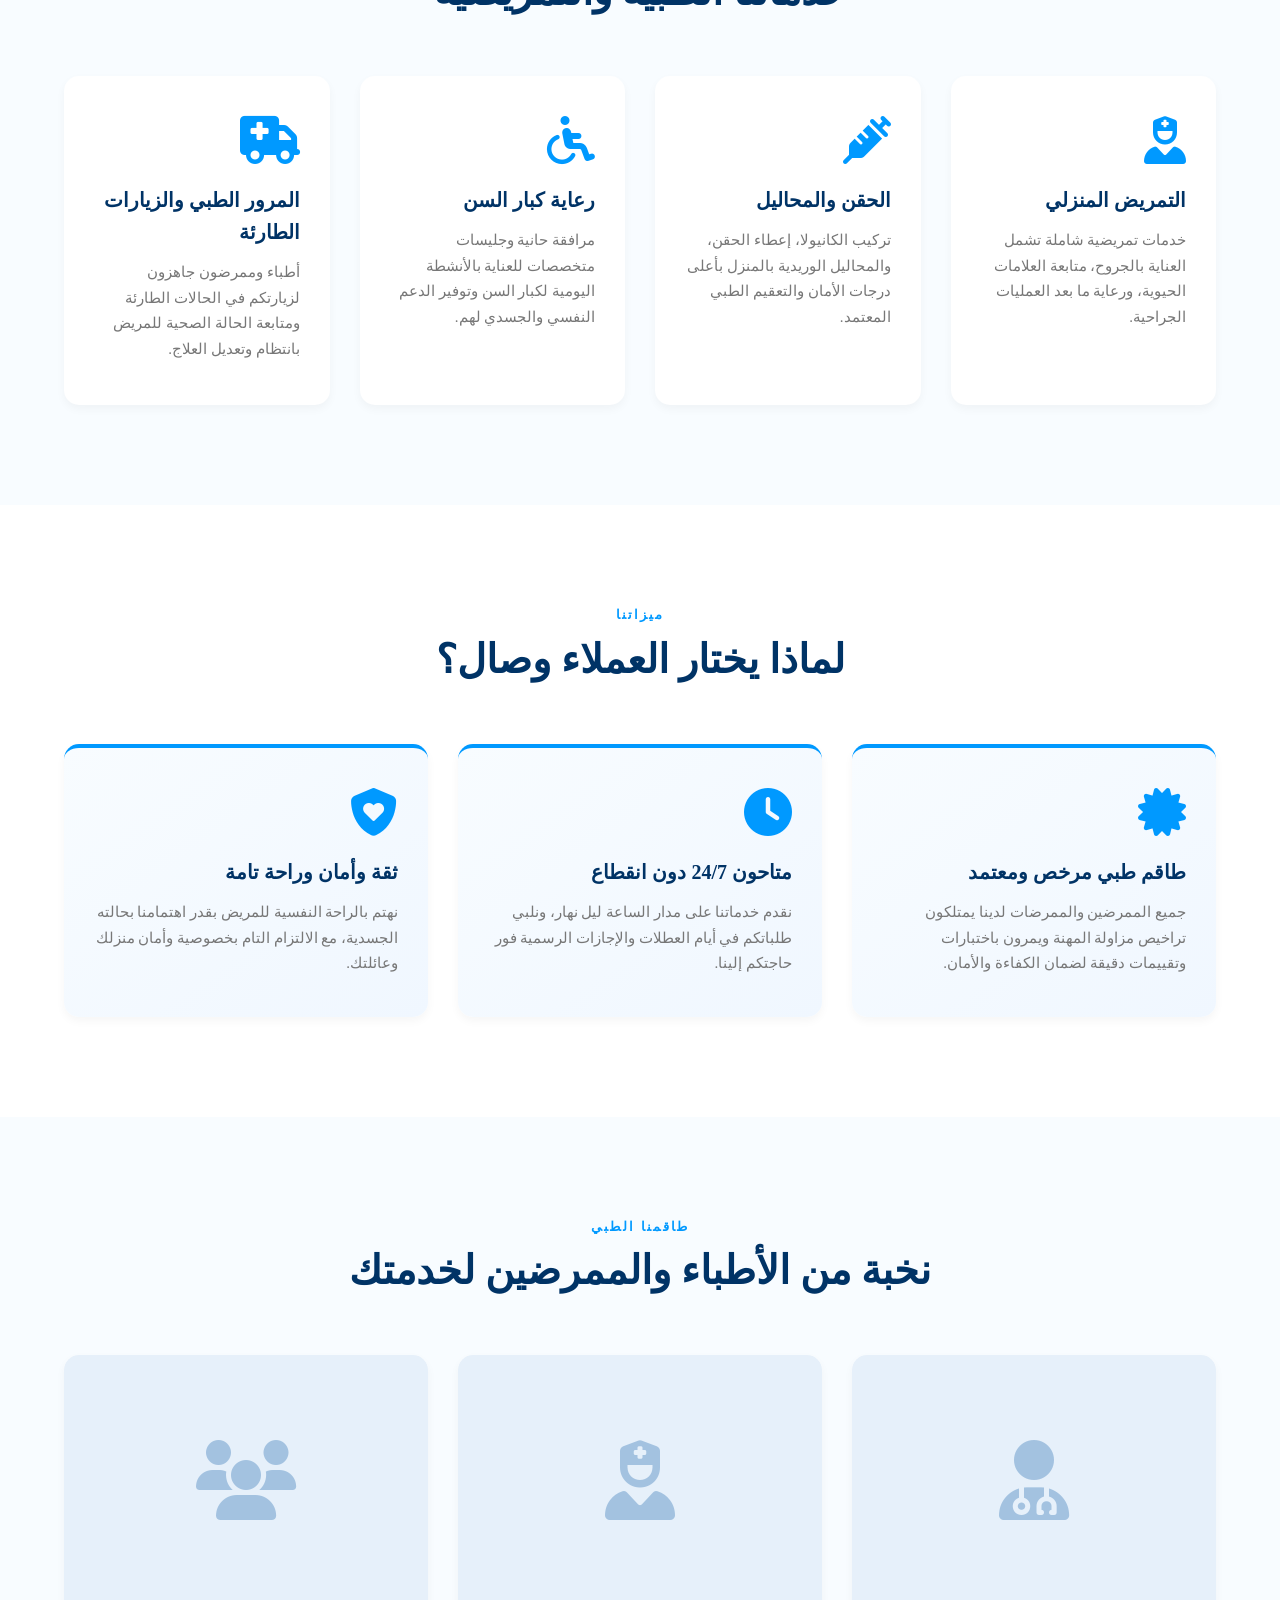
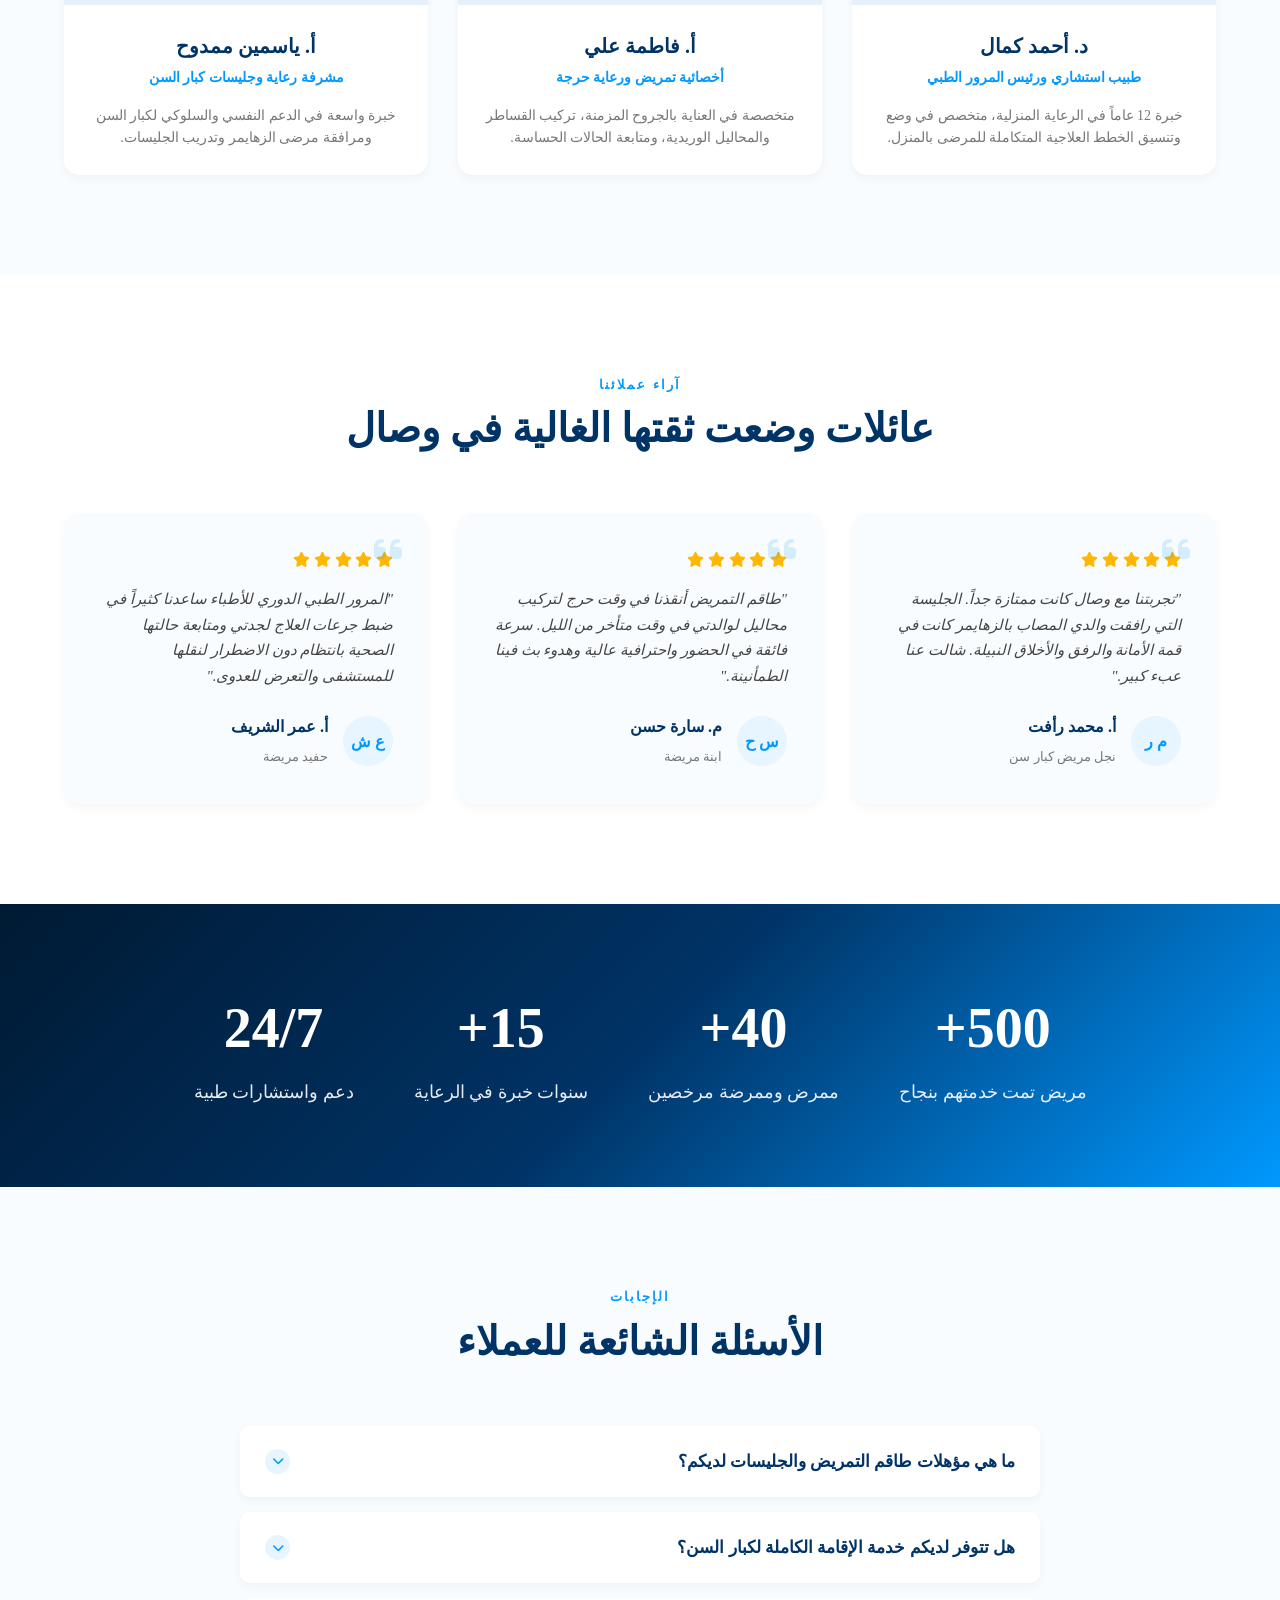
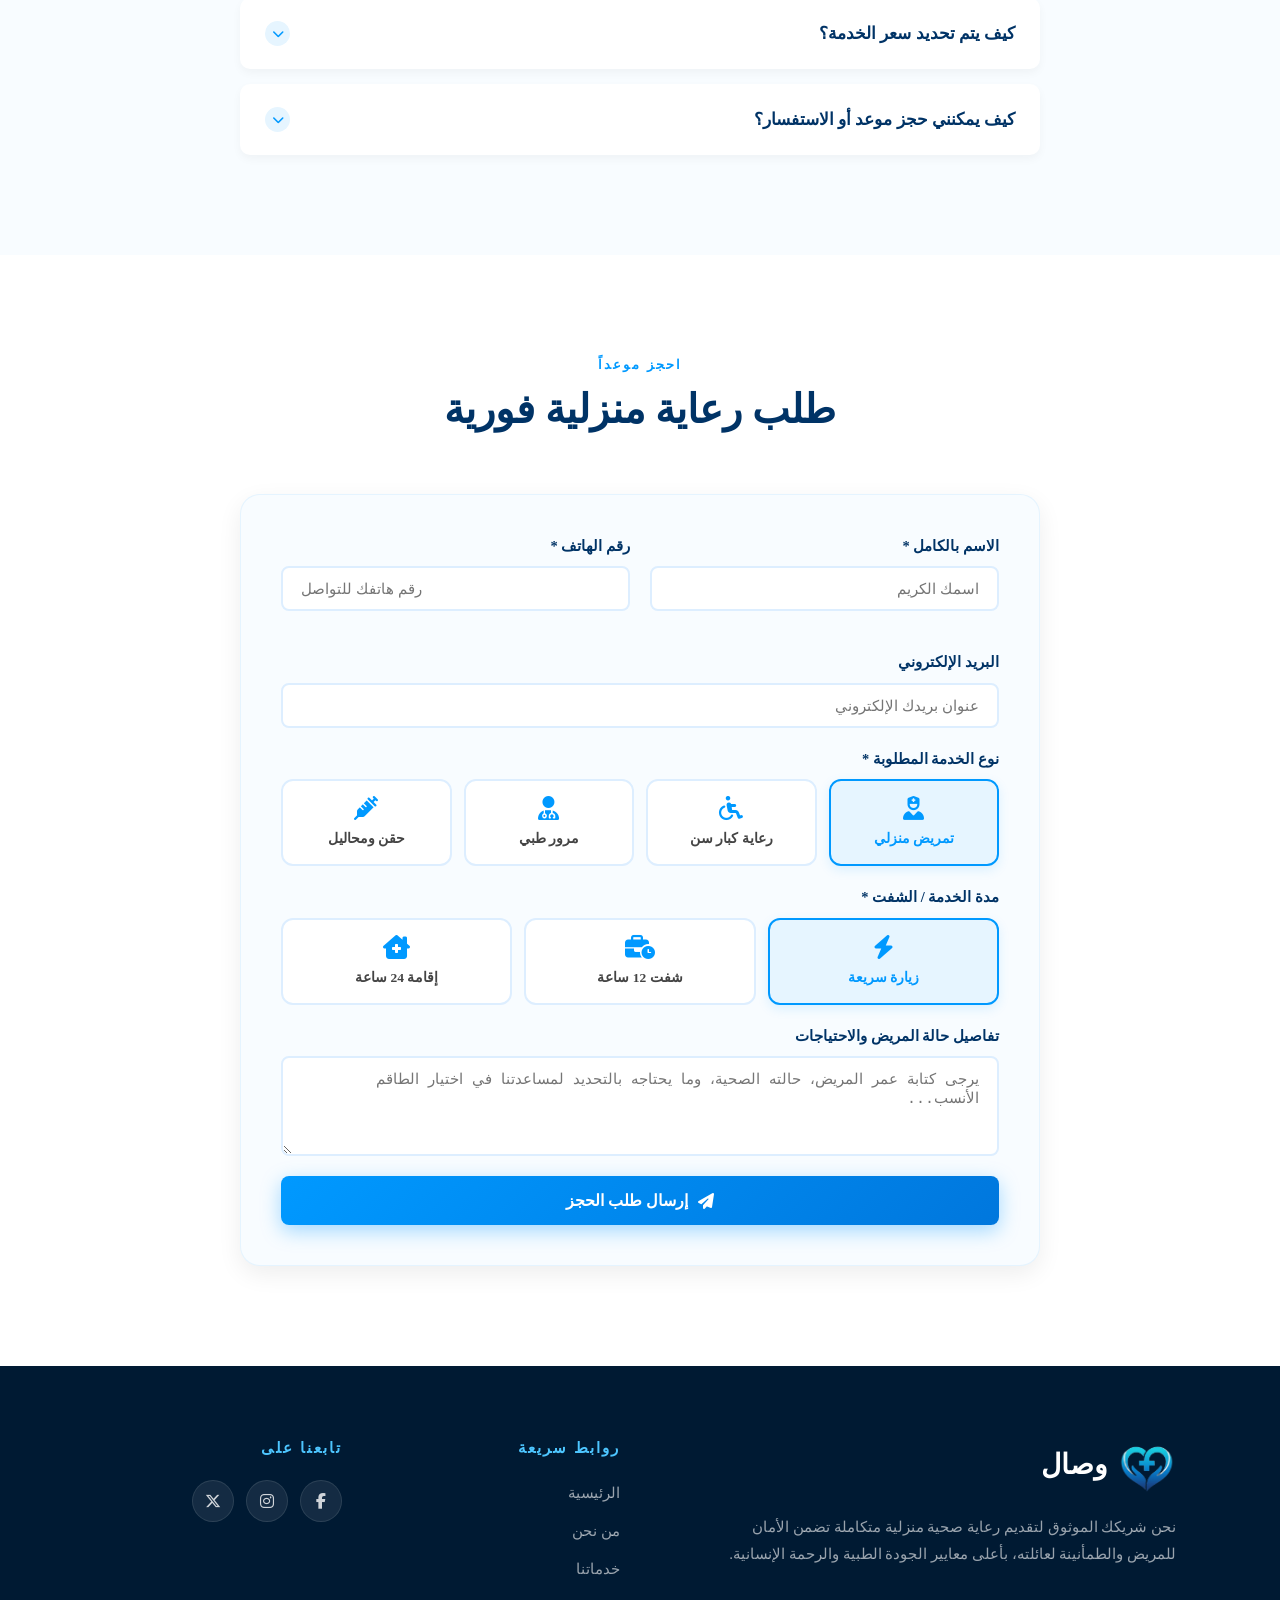
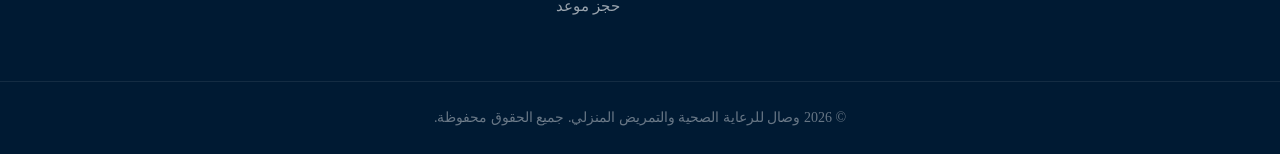
==== commit 8bdfa6d4: "Refactor project structure to modular files, add Arabic/English versions, interactive booking form, " ====
--- a/index.html
+++ b/index.html
@@ -1,482 +1,482 @@
-<!DOCTYPE html>
-<html lang="ar" dir="rtl">
-<head>
-    <meta charset="UTF-8">
-    <meta name="viewport" content="width=device-width, initial-scale=1.0">
-    <meta name="description" content="وصال للرعاية الصحية المنزلية - نوفر تمريض منزلي احترافي، رعاية كبار السن، جليسات مسنات، ومرور طبي منزلي على مدار الساعة 24/7.">
-    <title>وصال للرعاية المنزلية والتمريض المنزلي</title>
-    <!-- FontAwesome Icons -->
-    <link rel="stylesheet" href="https://cdnjs.cloudflare.com/ajax/libs/font-awesome/6.7.2/css/all.min.css">
-    <!-- Split CSS Compiled File -->
-    <link rel="stylesheet" href="./css/style.css">
-</head>
-<body>
-
-<!-- ==========================================================================
-     NAVBAR (الهيدر والنافبار)
-     ========================================================================== -->
-<header id="header">
-    <nav>
-        <a href="#" class="logo">
-            <i class="fa-solid fa-heart-pulse"></i>
-            <h2>وصال</h2>
-        </a>
-
-        <ul class="nav-links" id="nav-links">
-            <li><a href="#" class="active">الرئيسية</a></li>
-            <li><a href="#about">من نحن</a></li>
-            <li><a href="#services">خدماتنا</a></li>
-            <li><a href="#why-us">لماذا نحن</a></li>
-            <li><a href="#team">طاقمنا</a></li>
-            <li><a href="#testimonials">آراء العملاء</a></li>
-            <li><a href="#faq">الأسئلة الشائعة</a></li>
-            <li><a href="#contact">تواصل معنا</a></li>
-        </ul>
-
-        <div class="nav-right">
-            <!-- Language Switcher -->
-            <button class="lang-switch" onclick="window.location.href='./index-en.html'">
-                <i class="fa-solid fa-globe"></i>
-                <span>English</span>
-            </button>
-            <button class="book-btn" onclick="document.getElementById('contact').scrollIntoView({behavior:'smooth'})">احجز الآن</button>
-            <div class="hamburger" id="hamburger">
-                <span></span>
-                <span></span>
-                <span></span>
-            </div>
-        </div>
-    </nav>
-</header>
-
-<!-- ==========================================================================
-     HERO SECTION (واجهة البداية)
-     ========================================================================== -->
-<section class="hero">
-    <div class="hero-overlay">
-        <div class="hero-text">
-            <h1>رعاية تمريضية منزلية <span>احترافية</span></h1>
-            <p>نوفر ممرضين وممرضات محترفين، رعاية كبار السن، المتابعة الطبية المنزلية والخدمات الصحية على مدار 24 ساعة لراحة أهلك في أمان بيتهم.</p>
-            <div class="buttons">
-                <button class="btn1" onclick="document.getElementById('contact').scrollIntoView({behavior:'smooth'})">
-                    <i class="fa-solid fa-calendar-check"></i> احجز موعداً الآن
-                </button>
-                <button class="btn2" onclick="document.getElementById('about').scrollIntoView({behavior:'smooth'})">
-                    اكتشف المزيد <i class="fa-solid fa-arrow-left"></i>
-                </button>
-            </div>
-        </div>
-    </div>
-</section>
-
-<!-- ==========================================================================
-     ABOUT SECTION (عن الشركة)
-     ========================================================================== -->
-<section id="about" class="about">
-    <div class="about-image reveal">
-        <img src="./img/tFx-KhAilJrNJD1cGnGdFwAbZsKAb8rjtskVbV6EomZc5nAIpCiWA5G-6uvdhgjhZjy23Blpyqgkq9o8GJXaNEtevzfDGAfsOKgZnXQZ93qeG8VlobmFA5ruehhHsmvQbsqc4K2mUr1YyQvxYz3chcpA-TrYgQQSXexReo0SDhFoOBASvXWwSKOg_LoPv8xk.jpg" alt="طاقم تمريض وصال">
-    </div>
-    <div class="about-content reveal">
-        <h4>من نحن</h4>
-        <h2>وصال للرعاية الصحية المنزلية</h2>
-        <p>نقدم خدمات الرعاية الصحية المنزلية الاحترافية من خلال طاقم تمريض ومقدمي رعاية مؤهلين تأهيلاً عالياً وبخبرات طويلة. رسالتنا الأساسية هي تحسين جودة حياة المرضى ودعم عائلاتهم من خلال تقديم رعاية صحية ونفسية حانية ومخصصة لكل حالة في منزلهم دون عناء المستشفيات.</p>
-        <button onclick="document.getElementById('contact').scrollIntoView({behavior:'smooth'})">تحدث معنا اليوم</button>
-    </div>
-</section>
-
-<!-- ==========================================================================
-     SERVICES SECTION (الخدمات)
-     ========================================================================== -->
-<section id="services" class="services">
-    <div class="section-header reveal">
-        <h4>رعايتنا</h4>
-        <h2>خدماتنا الطبية والتمريضية</h2>
-    </div>
-    <div class="service-container">
-        <div class="service-card reveal">
-            <i class="fa-solid fa-user-nurse"></i>
-            <h3>التمريض المنزلي</h3>
-            <p>خدمات تمريضية شاملة تشمل العناية بالجروح، متابعة العلامات الحيوية، ورعاية ما بعد العمليات الجراحية.</p>
-        </div>
-        <div class="service-card reveal">
-            <i class="fa-solid fa-syringe"></i>
-            <h3>الحقن والمحاليل</h3>
-            <p>تركيب الكانيولا، إعطاء الحقن، والمحاليل الوريدية بالمنزل بأعلى درجات الأمان والتعقيم الطبي المعتمد.</p>
-        </div>
-        <div class="service-card reveal">
-            <i class="fa-solid fa-wheelchair"></i>
-            <h3>رعاية كبار السن</h3>
-            <p>مرافقة حانية وجليسات متخصصات للعناية بالأنشطة اليومية لكبار السن وتوفير الدعم النفسي والجسدي لهم.</p>
-        </div>
-        <div class="service-card reveal">
-            <i class="fa-solid fa-truck-medical"></i>
-            <h3>المرور الطبي والزيارات الطارئة</h3>
-            <p>أطباء وممرضون جاهزون لزيارتكم في الحالات الطارئة ومتابعة الحالة الصحية للمريض بانتظام وتعديل العلاج.</p>
-        </div>
-    </div>
-</section>
-
-<!-- ==========================================================================
-     WHY US SECTION (لماذا نحن)
-     ========================================================================== -->
-<section id="why-us" class="why-us">
-    <div class="section-header reveal">
-        <h4>ميزاتنا</h4>
-        <h2>لماذا يختار العملاء وصال؟</h2>
-    </div>
-    <div class="why-container">
-        <div class="why-card reveal">
-            <i class="fa-solid fa-certificate"></i>
-            <h3>طاقم طبي مرخص ومعتمد</h3>
-            <p>جميع الممرضين والممرضات لدينا يمتلكون تراخيص مزاولة المهنة ويمرون باختبارات وتقييمات دقيقة لضمان الكفاءة والأمان.</p>
-        </div>
-        <div class="why-card reveal">
-            <i class="fa-solid fa-clock"></i>
-            <h3>متاحون 24/7 دون انقطاع</h3>
-            <p>نقدم خدماتنا على مدار الساعة ليل نهار، ونلبي طلباتكم في أيام العطلات والإجازات الرسمية فور حاجتكم إلينا.</p>
-        </div>
-        <div class="why-card reveal">
-            <i class="fa-solid fa-shield-heart"></i>
-            <h3>ثقة وأمان وراحة تامة</h3>
-            <p>نهتم بالراحة النفسية للمريض بقدر اهتمامنا بحالته الجسدية، مع الالتزام التام بخصوصية وأمان منزلك وعائلتك.</p>
-        </div>
-    </div>
-</section>
-
-<!-- ==========================================================================
-     TEAM SECTION (طاقم العمل)
-     ========================================================================== -->
-<section id="team" class="team">
-    <div class="section-header reveal">
-        <h4>طاقمنا الطبي</h4>
-        <h2>نخبة من الأطباء والممرضين لخدمتك</h2>
-    </div>
-    <div class="team-container">
-        <div class="team-card reveal">
-            <div class="team-img-box">
-                <i class="fa-solid fa-user-doctor"></i>
-            </div>
-            <div class="team-info">
-                <h3>د. أحمد كمال</h3>
-                <p class="specialty">طبيب استشاري ورئيس المرور الطبي</p>
-                <p>خبرة 12 عاماً في الرعاية المنزلية، متخصص في وضع وتنسيق الخطط العلاجية المتكاملة للمرضى بالمنزل.</p>
-            </div>
-        </div>
-        <div class="team-card reveal">
-            <div class="team-img-box">
-                <i class="fa-solid fa-user-nurse"></i>
-            </div>
-            <div class="team-info">
-                <h3>أ. فاطمة علي</h3>
-                <p class="specialty">أخصائية تمريض ورعاية حرجة</p>
-                <p>متخصصة في العناية بالجروح المزمنة، تركيب القساطر والمحاليل الوريدية، ومتابعة الحالات الحساسة.</p>
-            </div>
-        </div>
-        <div class="team-card reveal">
-            <div class="team-img-box">
-                <i class="fa-solid fa-users"></i>
-            </div>
-            <div class="team-info">
-                <h3>أ. ياسمين ممدوح</h3>
-                <p class="specialty">مشرفة رعاية وجليسات كبار السن</p>
-                <p>خبرة واسعة في الدعم النفسي والسلوكي لكبار السن ومرافقة مرضى الزهايمر وتدريب الجليسات.</p>
-            </div>
-        </div>
-    </div>
-</section>
-
-<!-- ==========================================================================
-     TESTIMONIALS SECTION (آراء العملاء)
-     ========================================================================== -->
-<section id="testimonials" class="testimonials">
-    <div class="section-header reveal">
-        <h4>آراء عملائنا</h4>
-        <h2>عائلات وضعت ثقتها الغالية في وصال</h2>
-    </div>
-    <div class="testimonial-container">
-        <div class="testimonial-card reveal">
-            <i class="fa-solid fa-quote-left quote-icon"></i>
-            <div class="stars">
-                <i class="fa-solid fa-star"></i>
-                <i class="fa-solid fa-star"></i>
-                <i class="fa-solid fa-star"></i>
-                <i class="fa-solid fa-star"></i>
-                <i class="fa-solid fa-star"></i>
-            </div>
-            <p>"تجربتنا مع وصال كانت ممتازة جداً. الجليسة التي رافقت والدي المصاب بالزهايمر كانت في قمة الأمانة والرفق والأخلاق النبيلة. شالت عنا عبء كبير."</p>
-            <div class="client-info">
-                <div class="client-avatar">م ر</div>
-                <div class="client-details">
-                    <h4>أ. محمد رأفت</h4>
-                    <span>نجل مريض كبار سن</span>
-                </div>
-            </div>
-        </div>
-        <div class="testimonial-card reveal">
-            <i class="fa-solid fa-quote-left quote-icon"></i>
-            <div class="stars">
-                <i class="fa-solid fa-star"></i>
-                <i class="fa-solid fa-star"></i>
-                <i class="fa-solid fa-star"></i>
-                <i class="fa-solid fa-star"></i>
-                <i class="fa-solid fa-star"></i>
-            </div>
-            <p>"طاقم التمريض أنقذنا في وقت حرج لتركيب محاليل لوالدتي في وقت متأخر من الليل. سرعة فائقة في الحضور واحترافية عالية وهدوء بث فينا الطمأنينة."</p>
-            <div class="client-info">
-                <div class="client-avatar">س ح</div>
-                <div class="client-details">
-                    <h4>م. سارة حسن</h4>
-                    <span>ابنة مريضة</span>
-                </div>
-            </div>
-        </div>
-        <div class="testimonial-card reveal">
-            <i class="fa-solid fa-quote-left quote-icon"></i>
-            <div class="stars">
-                <i class="fa-solid fa-star"></i>
-                <i class="fa-solid fa-star"></i>
-                <i class="fa-solid fa-star"></i>
-                <i class="fa-solid fa-star"></i>
-                <i class="fa-solid fa-star"></i>
-            </div>
-            <p>"المرور الطبي الدوري للأطباء ساعدنا كثيراً في ضبط جرعات العلاج لجدتي ومتابعة حالتها الصحية بانتظام دون الاضطرار لنقلها للمستشفى والتعرض للعدوى."</p>
-            <div class="client-info">
-                <div class="client-avatar">ع ش</div>
-                <div class="client-details">
-                    <h4>أ. عمر الشريف</h4>
-                    <span>حفيد مريضة</span>
-                </div>
-            </div>
-        </div>
-    </div>
-</section>
-
-<!-- ==========================================================================
-     STATISTICS SECTION (إحصائيات)
-     ========================================================================== -->
-<section class="stats">
-    <div class="stat-box reveal">
-        <h2>500+</h2>
-        <p>مريض تمت خدمتهم بنجاح</p>
-    </div>
-    <div class="stat-box reveal">
-        <h2>40+</h2>
-        <p>ممرض وممرضة مرخصين</p>
-    </div>
-    <div class="stat-box reveal">
-        <h2>6+</h2>
-        <p>سنوات خبرة في الرعاية</p>
-    </div>
-    <div class="stat-box reveal">
-        <h2>24/7</h2>
-        <p>دعم واستشارات طبية</p>
-    </div>
-</section>
-
-<!-- ==========================================================================
-     FAQ SECTION (الأسئلة الشائعة)
-     ========================================================================== -->
-<section id="faq" class="faq">
-    <div class="section-header reveal">
-        <h4>الإجابات</h4>
-        <h2>الأسئلة الشائعة للعملاء</h2>
-    </div>
-    <div class="faq-container">
-        <div class="faq-item reveal">
-            <div class="faq-header">
-                <h3>ما هي مؤهلات طاقم التمريض والجليسات لديكم؟</h3>
-                <div class="faq-icon"><i class="fa-solid fa-chevron-down"></i></div>
-            </div>
-            <div class="faq-body">
-                <div class="faq-content">
-                    جميع أفراد طاقمنا التمريضي حاصلون على شهادات معتمدة في التمريض وتراخيص مزاولة المهنة الرسمية. أما جليسات كبار السن فيتم اختيارهن بعناية فائقة وتدريبهن على الدعم النفسي والجسدي، ومرافقة مرضى الزهايمر وشلل الرعاش بدقة وأمان.
-                </div>
-            </div>
-        </div>
-        <div class="faq-item reveal">
-            <div class="faq-header">
-                <h3>هل تتوفر لديكم خدمة الإقامة الكاملة لكبار السن؟</h3>
-                <div class="faq-icon"><i class="fa-solid fa-chevron-down"></i></div>
-            </div>
-            <div class="faq-body">
-                <div class="faq-content">
-                    نعم، نوفر خدمات رعاية وإقامة كاملة (24 ساعة) إما عن طريق ممرض متواجد بشكل مستمر أو جليسة مقيمة، أو من خلال شفتات تمريضية متناوبة (مثال: شفت كل 12 ساعة) لضمان عدم ترك المريض بمفرده نهائياً.
-                </div>
-            </div>
-        </div>
-        <div class="faq-item reveal">
-            <div class="faq-header">
-                <h3>كيف يتم تحديد سعر الخدمة؟</h3>
-                <div class="faq-icon"><i class="fa-solid fa-chevron-down"></i></div>
-            </div>
-            <div class="faq-body">
-                <div class="faq-content">
-                    يتم تحديد التكلفة بناءً على الحالة الصحية للمريض ونوع الخدمة المطلوبة (تمريض علاجي مكثف أم رعاية يومية ومرافقة) وعدد الساعات المطلوبة (زيارة سريعة، شفت 12 ساعة، أم إقامة كاملة). نوفر عروضاً وأسعاراً مرنة وباقات شهرية موفرة.
-                </div>
-            </div>
-        </div>
-        <div class="faq-item reveal">
-            <div class="faq-header">
-                <h3>كيف يمكنني حجز موعد أو الاستفسار؟</h3>
-                <div class="faq-icon"><i class="fa-solid fa-chevron-down"></i></div>
-            </div>
-            <div class="faq-body">
-                <div class="faq-content">
-                    يمكنك طلب الخدمة بسهولة بملء نموذج الحجز أسفل الصفحة، أو عن طريق الاتصال الهاتفي المباشر بنا، أو عبر محادثة واتساب الفورية بالضغط على زر الواتساب أسفل الشاشة للتواصل مباشرة مع مشرف الخدمة وتنسيق الزيارة.
-                </div>
-            </div>
-        </div>
-    </div>
-</section>
-
-<!-- ==========================================================================
-     CONTACT SECTION (التواصل والحجز التفاعلي)
-     ========================================================================== -->
-<section id="contact" class="contact">
-    <div class="section-header reveal">
-        <h4>احجز موعداً</h4>
-        <h2>طلب رعاية منزلية فورية</h2>
-    </div>
-    
-    <div class="booking-form-box reveal">
-        <form id="bookingForm" action="https://formspree.io/f/xzdngzao" method="POST">
-            <!-- Name & Email -->
-            <div class="form-group-grid">
-                <div class="form-group">
-                    <label for="name">الاسم بالكامل *</label>
-                    <input type="text" id="name" name="name" class="form-input" placeholder="اسمك الكريم" required>
-                </div>
-                <div class="form-group">
-                    <label for="phone">رقم الهاتف *</label>
-                    <input type="tel" id="phone" name="phone" class="form-input" placeholder="رقم هاتفك للتواصل" required>
-                </div>
-            </div>
-            
-            <div class="form-group">
-                <label for="email">البريد الإلكتروني</label>
-                <input type="email" id="email" name="email" class="form-input" placeholder="عنوان بريدك الإلكتروني">
-            </div>
-
-            <!-- Service Radio Selection Grid -->
-            <div class="form-group">
-                <label>نوع الخدمة المطلوبة *</label>
-                <div class="radio-grid">
-                    <label class="radio-card">
-                        <input type="radio" name="service_type" value="Nursing" checked>
-                        <i class="fa-solid fa-user-nurse"></i>
-                        <span>تمريض منزلي</span>
-                    </label>
-                    <label class="radio-card">
-                        <input type="radio" name="service_type" value="Elderly Care">
-                        <i class="fa-solid fa-wheelchair"></i>
-                        <span>رعاية كبار سن</span>
-                    </label>
-                    <label class="radio-card">
-                        <input type="radio" name="service_type" value="Medical Visit">
-                        <i class="fa-solid fa-user-doctor"></i>
-                        <span>مرور طبي</span>
-                    </label>
-                    <label class="radio-card">
-                        <input type="radio" name="service_type" value="Injections/IV">
-                        <i class="fa-solid fa-syringe"></i>
-                        <span>حقن ومحاليل</span>
-                    </label>
-                </div>
-            </div>
-
-            <!-- Duration Selection Grid -->
-            <div class="form-group">
-                <label>مدة الخدمة / الشفت *</label>
-                <div class="radio-grid">
-                    <label class="radio-card">
-                        <input type="radio" name="duration" value="Quick Visit" checked>
-                        <i class="fa-solid fa-bolt"></i>
-                        <span>زيارة سريعة</span>
-                    </label>
-                    <label class="radio-card">
-                        <input type="radio" name="duration" value="12 Hours Shift">
-                        <i class="fa-solid fa-business-time"></i>
-                        <span>شفت 12 ساعة</span>
-                    </label>
-                    <label class="radio-card">
-                        <input type="radio" name="duration" value="24 Hours Care">
-                        <i class="fa-solid fa-house-chimney-medical"></i>
-                        <span>إقامة 24 ساعة</span>
-                    </label>
-                </div>
-            </div>
-
-            <!-- Patient Details Textarea -->
-            <div class="form-group">
-                <label for="message">تفاصيل حالة المريض والاحتياجات</label>
-                <textarea id="message" name="message" class="form-textarea" placeholder="يرجى كتابة عمر المريض، حالته الصحية، وما يحتاجه بالتحديد لمساعدتنا في اختيار الطاقم الأنسب..."></textarea>
-            </div>
-
-            <!-- Submit Button -->
-            <button type="submit" class="submit-btn">
-                <i class="fa-solid fa-paper-plane"></i>
-                <span>إرسال طلب الحجز</span>
-            </button>
-        </form>
-    </div>
-</section>
-
-<!-- ==========================================================================
-     FOOTER (الفوتر المحسن)
-     ========================================================================== -->
-<footer>
-    <div class="footer-container">
-        <div class="footer-brand">
-            <div class="logo">
-                <i class="fa-solid fa-heart-pulse"></i>
-                <h2>وصال</h2>
-            </div>
-            <p>نحن شريكك الموثوق لتقديم رعاية صحية منزلية متكاملة تضمن الأمان للمريض والطمأنينة لعائلته، بأعلى معايير الجودة الطبية والرحمة الإنسانية.</p>
-        </div>
-        <div class="footer-links">
-            <h4>روابط سريعة</h4>
-            <ul>
-                <li><a href="#">الرئيسية</a></li>
-                <li><a href="#about">من نحن</a></li>
-                <li><a href="#services">خدماتنا</a></li>
-                <li><a href="#contact">حجز موعد</a></li>
-            </ul>
-        </div>
-        <div class="footer-social">
-            <h4>تابعنا على</h4>
-            <div class="social-icons">
-                <a href="#" aria-label="فيسبوك"><i class="fa-brands fa-facebook-f"></i></a>
-                <a href="#" aria-label="إنستغرام"><i class="fa-brands fa-instagram"></i></a>
-                <a href="#" aria-label="تويتر"><i class="fa-brands fa-x-twitter"></i></a>
-            </div>
-        </div>
-    </div>
-    <div class="footer-bottom">
-        <p>© 2026 وصال للرعاية الصحية والتمريض المنزلي. جميع الحقوق محفوظة.</p>
-    </div>
-</footer>
-
-<!-- ==========================================================================
-     FLOATING WIDGETS (أزرار الاتصال والواتساب العائمة)
-     ========================================================================== -->
-<div class="floating-widgets">
-    <!-- WhatsApp Widget -->
-    <a href="https://wa.me/201000000000?text=%D9%85%D8%B1%D8%AD%D8%A8%D8%A7%D9%8B%20%D9%88%D8%B5%D8%A7%D9%84%D8%8C%20%D8%A3%D9%88%D8%AF%20%D8%A7%D9%84%D8%A7%D8%B3%D8%AA%D9%81%D8%B3%D8%A7%D8%B1%20%D8%B9%D9%86%20%D8%AE%D8%AF%D9%85%D8%A7%D8%AA%20%D8%A7%D9%84%D8%B1%D8%B9%D8%A7%D9%8A%D8%A9%20%D8%A7%D9%84%D9%85%D9%86%D8%B2%D9%84%D9%8A%D8%A9." 
-       class="floating-btn whatsapp" target="_blank" aria-label="تواصل معنا عبر واتساب">
-        <i class="fa-brands fa-whatsapp"></i>
-    </a>
-    <!-- Phone Call Widget -->
-    <a href="tel:+201000000000" class="floating-btn call" aria-label="اتصل بنا هاتفياً">
-        <i class="fa-solid fa-phone"></i>
-    </a>
-</div>
-
-<!-- Scroll to Top Button -->
-<button class="scroll-top" id="scrollTop" aria-label="رجوع للأعلى">
-    <i class="fa-solid fa-arrow-up"></i>
-</button>
-
-<!-- Main App Script Module -->
-<script type="module" src="./js/app.js"></script>
-</body>
-</html>
+<!DOCTYPE html>
+<html lang="ar" dir="rtl">
+<head>
+    <meta charset="UTF-8">
+    <meta name="viewport" content="width=device-width, initial-scale=1.0">
+    <meta name="description" content="وصال للرعاية الصحية المنزلية - نوفر تمريض منزلي احترافي، رعاية كبار السن، جليسات مسنات، ومرور طبي منزلي على مدار الساعة 24/7.">
+    <title>وصال للرعاية المنزلية والتمريض المنزلي</title>
+    <!-- FontAwesome Icons -->
+    <link rel="stylesheet" href="https://cdnjs.cloudflare.com/ajax/libs/font-awesome/6.7.2/css/all.min.css">
+    <!-- Split CSS Compiled File -->
+    <link rel="stylesheet" href="./css/style.css">
+</head>
+<body>
+
+<!-- ==========================================================================
+     NAVBAR (الهيدر والنافبار)
+     ========================================================================== -->
+<header id="header">
+    <nav>
+        <a href="#" class="logo">
+            <img src="./img/wisal_logo.png" alt="وصال للرعاية الصحية" class="logo-img">
+            <h2>وصال</h2>
+        </a>
+
+        <ul class="nav-links" id="nav-links">
+            <li><a href="#" class="active">الرئيسية</a></li>
+            <li><a href="#about">من نحن</a></li>
+            <li><a href="#services">خدماتنا</a></li>
+            <li><a href="#why-us">لماذا نحن</a></li>
+            <li><a href="#team">طاقمنا</a></li>
+            <li><a href="#testimonials">آراء العملاء</a></li>
+            <li><a href="#faq">الأسئلة الشائعة</a></li>
+            <li><a href="#contact">تواصل معنا</a></li>
+        </ul>
+
+        <div class="nav-right">
+            <!-- Language Switcher -->
+            <button class="lang-switch" onclick="window.location.href='./index-en.html'">
+                <i class="fa-solid fa-globe"></i>
+                <span>English</span>
+            </button>
+            <button class="book-btn" onclick="document.getElementById('contact').scrollIntoView({behavior:'smooth'})">احجز الآن</button>
+            <div class="hamburger" id="hamburger">
+                <span></span>
+                <span></span>
+                <span></span>
+            </div>
+        </div>
+    </nav>
+</header>
+
+<!-- ==========================================================================
+     HERO SECTION (واجهة البداية)
+     ========================================================================== -->
+<section class="hero">
+    <div class="hero-overlay">
+        <div class="hero-text">
+            <h1>رعاية تمريضية منزلية <span>احترافية</span></h1>
+            <p>نوفر ممرضين وممرضات محترفين، رعاية كبار السن، المتابعة الطبية المنزلية والخدمات الصحية على مدار 24 ساعة لراحة أهلك في أمان بيتهم.</p>
+            <div class="buttons">
+                <button class="btn1" onclick="document.getElementById('contact').scrollIntoView({behavior:'smooth'})">
+                    <i class="fa-solid fa-calendar-check"></i> احجز موعداً الآن
+                </button>
+                <button class="btn2" onclick="document.getElementById('about').scrollIntoView({behavior:'smooth'})">
+                    اكتشف المزيد <i class="fa-solid fa-arrow-left"></i>
+                </button>
+            </div>
+        </div>
+    </div>
+</section>
+
+<!-- ==========================================================================
+     ABOUT SECTION (عن الشركة)
+     ========================================================================== -->
+<section id="about" class="about">
+    <div class="about-image reveal">
+        <img src="./img/tFx-KhAilJrNJD1cGnGdFwAbZsKAb8rjtskVbV6EomZc5nAIpCiWA5G-6uvdhgjhZjy23Blpyqgkq9o8GJXaNEtevzfDGAfsOKgZnXQZ93qeG8VlobmFA5ruehhHsmvQbsqc4K2mUr1YyQvxYz3chcpA-TrYgQQSXexReo0SDhFoOBASvXWwSKOg_LoPv8xk.jpg" alt="طاقم تمريض وصال">
+    </div>
+    <div class="about-content reveal">
+        <h4>من نحن</h4>
+        <h2>وصال للرعاية الصحية المنزلية</h2>
+        <p>نقدم خدمات الرعاية الصحية المنزلية الاحترافية من خلال طاقم تمريض ومقدمي رعاية مؤهلين تأهيلاً عالياً وبخبرات طويلة. رسالتنا الأساسية هي تحسين جودة حياة المرضى ودعم عائلاتهم من خلال تقديم رعاية صحية ونفسية حانية ومخصصة لكل حالة في منزلهم دون عناء المستشفيات.</p>
+        <button onclick="document.getElementById('contact').scrollIntoView({behavior:'smooth'})">تحدث معنا اليوم</button>
+    </div>
+</section>
+
+<!-- ==========================================================================
+     SERVICES SECTION (الخدمات)
+     ========================================================================== -->
+<section id="services" class="services">
+    <div class="section-header reveal">
+        <h4>رعايتنا</h4>
+        <h2>خدماتنا الطبية والتمريضية</h2>
+    </div>
+    <div class="service-container">
+        <div class="service-card reveal">
+            <i class="fa-solid fa-user-nurse"></i>
+            <h3>التمريض المنزلي</h3>
+            <p>خدمات تمريضية شاملة تشمل العناية بالجروح، متابعة العلامات الحيوية، ورعاية ما بعد العمليات الجراحية.</p>
+        </div>
+        <div class="service-card reveal">
+            <i class="fa-solid fa-syringe"></i>
+            <h3>الحقن والمحاليل</h3>
+            <p>تركيب الكانيولا، إعطاء الحقن، والمحاليل الوريدية بالمنزل بأعلى درجات الأمان والتعقيم الطبي المعتمد.</p>
+        </div>
+        <div class="service-card reveal">
+            <i class="fa-solid fa-wheelchair"></i>
+            <h3>رعاية كبار السن</h3>
+            <p>مرافقة حانية وجليسات متخصصات للعناية بالأنشطة اليومية لكبار السن وتوفير الدعم النفسي والجسدي لهم.</p>
+        </div>
+        <div class="service-card reveal">
+            <i class="fa-solid fa-truck-medical"></i>
+            <h3>المرور الطبي والزيارات الطارئة</h3>
+            <p>أطباء وممرضون جاهزون لزيارتكم في الحالات الطارئة ومتابعة الحالة الصحية للمريض بانتظام وتعديل العلاج.</p>
+        </div>
+    </div>
+</section>
+
+<!-- ==========================================================================
+     WHY US SECTION (لماذا نحن)
+     ========================================================================== -->
+<section id="why-us" class="why-us">
+    <div class="section-header reveal">
+        <h4>ميزاتنا</h4>
+        <h2>لماذا يختار العملاء وصال؟</h2>
+    </div>
+    <div class="why-container">
+        <div class="why-card reveal">
+            <i class="fa-solid fa-certificate"></i>
+            <h3>طاقم طبي مرخص ومعتمد</h3>
+            <p>جميع الممرضين والممرضات لدينا يمتلكون تراخيص مزاولة المهنة ويمرون باختبارات وتقييمات دقيقة لضمان الكفاءة والأمان.</p>
+        </div>
+        <div class="why-card reveal">
+            <i class="fa-solid fa-clock"></i>
+            <h3>متاحون 24/7 دون انقطاع</h3>
+            <p>نقدم خدماتنا على مدار الساعة ليل نهار، ونلبي طلباتكم في أيام العطلات والإجازات الرسمية فور حاجتكم إلينا.</p>
+        </div>
+        <div class="why-card reveal">
+            <i class="fa-solid fa-shield-heart"></i>
+            <h3>ثقة وأمان وراحة تامة</h3>
+            <p>نهتم بالراحة النفسية للمريض بقدر اهتمامنا بحالته الجسدية، مع الالتزام التام بخصوصية وأمان منزلك وعائلتك.</p>
+        </div>
+    </div>
+</section>
+
+<!-- ==========================================================================
+     TEAM SECTION (طاقم العمل)
+     ========================================================================== -->
+<section id="team" class="team">
+    <div class="section-header reveal">
+        <h4>طاقمنا الطبي</h4>
+        <h2>نخبة من الأطباء والممرضين لخدمتك</h2>
+    </div>
+    <div class="team-container">
+        <div class="team-card reveal">
+            <div class="team-img-box">
+                <i class="fa-solid fa-user-doctor"></i>
+            </div>
+            <div class="team-info">
+                <h3>د. أحمد كمال</h3>
+                <p class="specialty">طبيب استشاري ورئيس المرور الطبي</p>
+                <p>خبرة 12 عاماً في الرعاية المنزلية، متخصص في وضع وتنسيق الخطط العلاجية المتكاملة للمرضى بالمنزل.</p>
+            </div>
+        </div>
+        <div class="team-card reveal">
+            <div class="team-img-box">
+                <i class="fa-solid fa-user-nurse"></i>
+            </div>
+            <div class="team-info">
+                <h3>أ. فاطمة علي</h3>
+                <p class="specialty">أخصائية تمريض ورعاية حرجة</p>
+                <p>متخصصة في العناية بالجروح المزمنة، تركيب القساطر والمحاليل الوريدية، ومتابعة الحالات الحساسة.</p>
+            </div>
+        </div>
+        <div class="team-card reveal">
+            <div class="team-img-box">
+                <i class="fa-solid fa-users"></i>
+            </div>
+            <div class="team-info">
+                <h3>أ. ياسمين ممدوح</h3>
+                <p class="specialty">مشرفة رعاية وجليسات كبار السن</p>
+                <p>خبرة واسعة في الدعم النفسي والسلوكي لكبار السن ومرافقة مرضى الزهايمر وتدريب الجليسات.</p>
+            </div>
+        </div>
+    </div>
+</section>
+
+<!-- ==========================================================================
+     TESTIMONIALS SECTION (آراء العملاء)
+     ========================================================================== -->
+<section id="testimonials" class="testimonials">
+    <div class="section-header reveal">
+        <h4>آراء عملائنا</h4>
+        <h2>عائلات وضعت ثقتها الغالية في وصال</h2>
+    </div>
+    <div class="testimonial-container">
+        <div class="testimonial-card reveal">
+            <i class="fa-solid fa-quote-left quote-icon"></i>
+            <div class="stars">
+                <i class="fa-solid fa-star"></i>
+                <i class="fa-solid fa-star"></i>
+                <i class="fa-solid fa-star"></i>
+                <i class="fa-solid fa-star"></i>
+                <i class="fa-solid fa-star"></i>
+            </div>
+            <p>"تجربتنا مع وصال كانت ممتازة جداً. الجليسة التي رافقت والدي المصاب بالزهايمر كانت في قمة الأمانة والرفق والأخلاق النبيلة. شالت عنا عبء كبير."</p>
+            <div class="client-info">
+                <div class="client-avatar">م ر</div>
+                <div class="client-details">
+                    <h4>أ. محمد رأفت</h4>
+                    <span>نجل مريض كبار سن</span>
+                </div>
+            </div>
+        </div>
+        <div class="testimonial-card reveal">
+            <i class="fa-solid fa-quote-left quote-icon"></i>
+            <div class="stars">
+                <i class="fa-solid fa-star"></i>
+                <i class="fa-solid fa-star"></i>
+                <i class="fa-solid fa-star"></i>
+                <i class="fa-solid fa-star"></i>
+                <i class="fa-solid fa-star"></i>
+            </div>
+            <p>"طاقم التمريض أنقذنا في وقت حرج لتركيب محاليل لوالدتي في وقت متأخر من الليل. سرعة فائقة في الحضور واحترافية عالية وهدوء بث فينا الطمأنينة."</p>
+            <div class="client-info">
+                <div class="client-avatar">س ح</div>
+                <div class="client-details">
+                    <h4>م. سارة حسن</h4>
+                    <span>ابنة مريضة</span>
+                </div>
+            </div>
+        </div>
+        <div class="testimonial-card reveal">
+            <i class="fa-solid fa-quote-left quote-icon"></i>
+            <div class="stars">
+                <i class="fa-solid fa-star"></i>
+                <i class="fa-solid fa-star"></i>
+                <i class="fa-solid fa-star"></i>
+                <i class="fa-solid fa-star"></i>
+                <i class="fa-solid fa-star"></i>
+            </div>
+            <p>"المرور الطبي الدوري للأطباء ساعدنا كثيراً في ضبط جرعات العلاج لجدتي ومتابعة حالتها الصحية بانتظام دون الاضطرار لنقلها للمستشفى والتعرض للعدوى."</p>
+            <div class="client-info">
+                <div class="client-avatar">ع ش</div>
+                <div class="client-details">
+                    <h4>أ. عمر الشريف</h4>
+                    <span>حفيد مريضة</span>
+                </div>
+            </div>
+        </div>
+    </div>
+</section>
+
+<!-- ==========================================================================
+     STATISTICS SECTION (إحصائيات)
+     ========================================================================== -->
+<section class="stats">
+    <div class="stat-box reveal">
+        <h2>500+</h2>
+        <p>مريض تمت خدمتهم بنجاح</p>
+    </div>
+    <div class="stat-box reveal">
+        <h2>40+</h2>
+        <p>ممرض وممرضة مرخصين</p>
+    </div>
+    <div class="stat-box reveal">
+        <h2>15+</h2>
+        <p>سنوات خبرة في الرعاية</p>
+    </div>
+    <div class="stat-box reveal">
+        <h2>24/7</h2>
+        <p>دعم واستشارات طبية</p>
+    </div>
+</section>
+
+<!-- ==========================================================================
+     FAQ SECTION (الأسئلة الشائعة)
+     ========================================================================== -->
+<section id="faq" class="faq">
+    <div class="section-header reveal">
+        <h4>الإجابات</h4>
+        <h2>الأسئلة الشائعة للعملاء</h2>
+    </div>
+    <div class="faq-container">
+        <div class="faq-item reveal">
+            <div class="faq-header">
+                <h3>ما هي مؤهلات طاقم التمريض والجليسات لديكم؟</h3>
+                <div class="faq-icon"><i class="fa-solid fa-chevron-down"></i></div>
+            </div>
+            <div class="faq-body">
+                <div class="faq-content">
+                    جميع أفراد طاقمنا التمريضي حاصلون على شهادات معتمدة في التمريض وتراخيص مزاولة المهنة الرسمية. أما جليسات كبار السن فيتم اختيارهن بعناية فائقة وتدريبهن على الدعم النفسي والجسدي، ومرافقة مرضى الزهايمر وشلل الرعاش بدقة وأمان.
+                </div>
+            </div>
+        </div>
+        <div class="faq-item reveal">
+            <div class="faq-header">
+                <h3>هل تتوفر لديكم خدمة الإقامة الكاملة لكبار السن؟</h3>
+                <div class="faq-icon"><i class="fa-solid fa-chevron-down"></i></div>
+            </div>
+            <div class="faq-body">
+                <div class="faq-content">
+                    نعم، نوفر خدمات رعاية وإقامة كاملة (24 ساعة) إما عن طريق ممرض متواجد بشكل مستمر أو جليسة مقيمة، أو من خلال شفتات تمريضية متناوبة (مثال: شفت كل 12 ساعة) لضمان عدم ترك المريض بمفرده نهائياً.
+                </div>
+            </div>
+        </div>
+        <div class="faq-item reveal">
+            <div class="faq-header">
+                <h3>كيف يتم تحديد سعر الخدمة؟</h3>
+                <div class="faq-icon"><i class="fa-solid fa-chevron-down"></i></div>
+            </div>
+            <div class="faq-body">
+                <div class="faq-content">
+                    يتم تحديد التكلفة بناءً على الحالة الصحية للمريض ونوع الخدمة المطلوبة (تمريض علاجي مكثف أم رعاية يومية ومرافقة) وعدد الساعات المطلوبة (زيارة سريعة، شفت 12 ساعة، أم إقامة كاملة). نوفر عروضاً وأسعاراً مرنة وباقات شهرية موفرة.
+                </div>
+            </div>
+        </div>
+        <div class="faq-item reveal">
+            <div class="faq-header">
+                <h3>كيف يمكنني حجز موعد أو الاستفسار؟</h3>
+                <div class="faq-icon"><i class="fa-solid fa-chevron-down"></i></div>
+            </div>
+            <div class="faq-body">
+                <div class="faq-content">
+                    يمكنك طلب الخدمة بسهولة بملء نموذج الحجز أسفل الصفحة، أو عن طريق الاتصال الهاتفي المباشر بنا، أو عبر محادثة واتساب الفورية بالضغط على زر الواتساب أسفل الشاشة للتواصل مباشرة مع مشرف الخدمة وتنسيق الزيارة.
+                </div>
+            </div>
+        </div>
+    </div>
+</section>
+
+<!-- ==========================================================================
+     CONTACT SECTION (التواصل والحجز التفاعلي)
+     ========================================================================== -->
+<section id="contact" class="contact">
+    <div class="section-header reveal">
+        <h4>احجز موعداً</h4>
+        <h2>طلب رعاية منزلية فورية</h2>
+    </div>
+    
+    <div class="booking-form-box reveal">
+        <form id="bookingForm" action="https://formspree.io/f/xzdngzao" method="POST">
+            <!-- Name & Email -->
+            <div class="form-group-grid">
+                <div class="form-group">
+                    <label for="name">الاسم بالكامل *</label>
+                    <input type="text" id="name" name="name" class="form-input" placeholder="اسمك الكريم" required>
+                </div>
+                <div class="form-group">
+                    <label for="phone">رقم الهاتف *</label>
+                    <input type="tel" id="phone" name="phone" class="form-input" placeholder="رقم هاتفك للتواصل" required>
+                </div>
+            </div>
+            
+            <div class="form-group">
+                <label for="email">البريد الإلكتروني</label>
+                <input type="email" id="email" name="email" class="form-input" placeholder="عنوان بريدك الإلكتروني">
+            </div>
+
+            <!-- Service Radio Selection Grid -->
+            <div class="form-group">
+                <label>نوع الخدمة المطلوبة *</label>
+                <div class="radio-grid">
+                    <label class="radio-card">
+                        <input type="radio" name="service_type" value="Nursing" checked>
+                        <i class="fa-solid fa-user-nurse"></i>
+                        <span>تمريض منزلي</span>
+                    </label>
+                    <label class="radio-card">
+                        <input type="radio" name="service_type" value="Elderly Care">
+                        <i class="fa-solid fa-wheelchair"></i>
+                        <span>رعاية كبار سن</span>
+                    </label>
+                    <label class="radio-card">
+                        <input type="radio" name="service_type" value="Medical Visit">
+                        <i class="fa-solid fa-user-doctor"></i>
+                        <span>مرور طبي</span>
+                    </label>
+                    <label class="radio-card">
+                        <input type="radio" name="service_type" value="Injections/IV">
+                        <i class="fa-solid fa-syringe"></i>
+                        <span>حقن ومحاليل</span>
+                    </label>
+                </div>
+            </div>
+
+            <!-- Duration Selection Grid -->
+            <div class="form-group">
+                <label>مدة الخدمة / الشفت *</label>
+                <div class="radio-grid">
+                    <label class="radio-card">
+                        <input type="radio" name="duration" value="Quick Visit" checked>
+                        <i class="fa-solid fa-bolt"></i>
+                        <span>زيارة سريعة</span>
+                    </label>
+                    <label class="radio-card">
+                        <input type="radio" name="duration" value="12 Hours Shift">
+                        <i class="fa-solid fa-business-time"></i>
+                        <span>شفت 12 ساعة</span>
+                    </label>
+                    <label class="radio-card">
+                        <input type="radio" name="duration" value="24 Hours Care">
+                        <i class="fa-solid fa-house-chimney-medical"></i>
+                        <span>إقامة 24 ساعة</span>
+                    </label>
+                </div>
+            </div>
+
+            <!-- Patient Details Textarea -->
+            <div class="form-group">
+                <label for="message">تفاصيل حالة المريض والاحتياجات</label>
+                <textarea id="message" name="message" class="form-textarea" placeholder="يرجى كتابة عمر المريض، حالته الصحية، وما يحتاجه بالتحديد لمساعدتنا في اختيار الطاقم الأنسب..."></textarea>
+            </div>
+
+            <!-- Submit Button -->
+            <button type="submit" class="submit-btn">
+                <i class="fa-solid fa-paper-plane"></i>
+                <span>إرسال طلب الحجز</span>
+            </button>
+        </form>
+    </div>
+</section>
+
+<!-- ==========================================================================
+     FOOTER (الفوتر المحسن)
+     ========================================================================== -->
+<footer>
+    <div class="footer-container">
+        <div class="footer-brand">
+            <div class="logo">
+                <img src="./img/wisal_logo.png" alt="وصال للرعاية الصحية" class="logo-img">
+                <h2>وصال</h2>
+            </div>
+            <p>نحن شريكك الموثوق لتقديم رعاية صحية منزلية متكاملة تضمن الأمان للمريض والطمأنينة لعائلته، بأعلى معايير الجودة الطبية والرحمة الإنسانية.</p>
+        </div>
+        <div class="footer-links">
+            <h4>روابط سريعة</h4>
+            <ul>
+                <li><a href="#">الرئيسية</a></li>
+                <li><a href="#about">من نحن</a></li>
+                <li><a href="#services">خدماتنا</a></li>
+                <li><a href="#contact">حجز موعد</a></li>
+            </ul>
+        </div>
+        <div class="footer-social">
+            <h4>تابعنا على</h4>
+            <div class="social-icons">
+                <a href="#" aria-label="فيسبوك"><i class="fa-brands fa-facebook-f"></i></a>
+                <a href="#" aria-label="إنستغرام"><i class="fa-brands fa-instagram"></i></a>
+                <a href="#" aria-label="تويتر"><i class="fa-brands fa-x-twitter"></i></a>
+            </div>
+        </div>
+    </div>
+    <div class="footer-bottom">
+        <p>© 2026 وصال للرعاية الصحية والتمريض المنزلي. جميع الحقوق محفوظة.</p>
+    </div>
+</footer>
+
+<!-- ==========================================================================
+     FLOATING WIDGETS (أزرار الاتصال والواتساب العائمة)
+     ========================================================================== -->
+<div class="floating-widgets">
+    <!-- WhatsApp Widget -->
+    <a href="https://wa.me/201000000000?text=%D9%85%D8%B1%D8%AD%D8%A8%D8%A7%D9%8B%20%D9%88%D8%B5%D8%A7%D9%84%D8%8C%20%D8%A3%D9%88%D8%AF%20%D8%A7%D9%84%D8%A7%D8%B3%D8%AA%D9%81%D8%B3%D8%A7%D8%B1%20%D8%B9%D9%86%20%D8%AE%D8%AF%D9%85%D8%A7%D8%AA%20%D8%A7%D9%84%D8%B1%D8%B9%D8%A7%D9%8A%D8%A9%20%D8%A7%D9%84%D9%85%D9%86%D8%B2%D9%84%D9%8A%D8%A9." 
+       class="floating-btn whatsapp" target="_blank" aria-label="تواصل معنا عبر واتساب">
+        <i class="fa-brands fa-whatsapp"></i>
+    </a>
+    <!-- Phone Call Widget -->
+    <a href="tel:+201000000000" class="floating-btn call" aria-label="اتصل بنا هاتفياً">
+        <i class="fa-solid fa-phone"></i>
+    </a>
+</div>
+
+<!-- Scroll to Top Button -->
+<button class="scroll-top" id="scrollTop" aria-label="رجوع للأعلى">
+    <i class="fa-solid fa-arrow-up"></i>
+</button>
+
+<!-- Main App Script Module -->
+<script type="module" src="./js/app.js"></script>
+</body>
+</html>
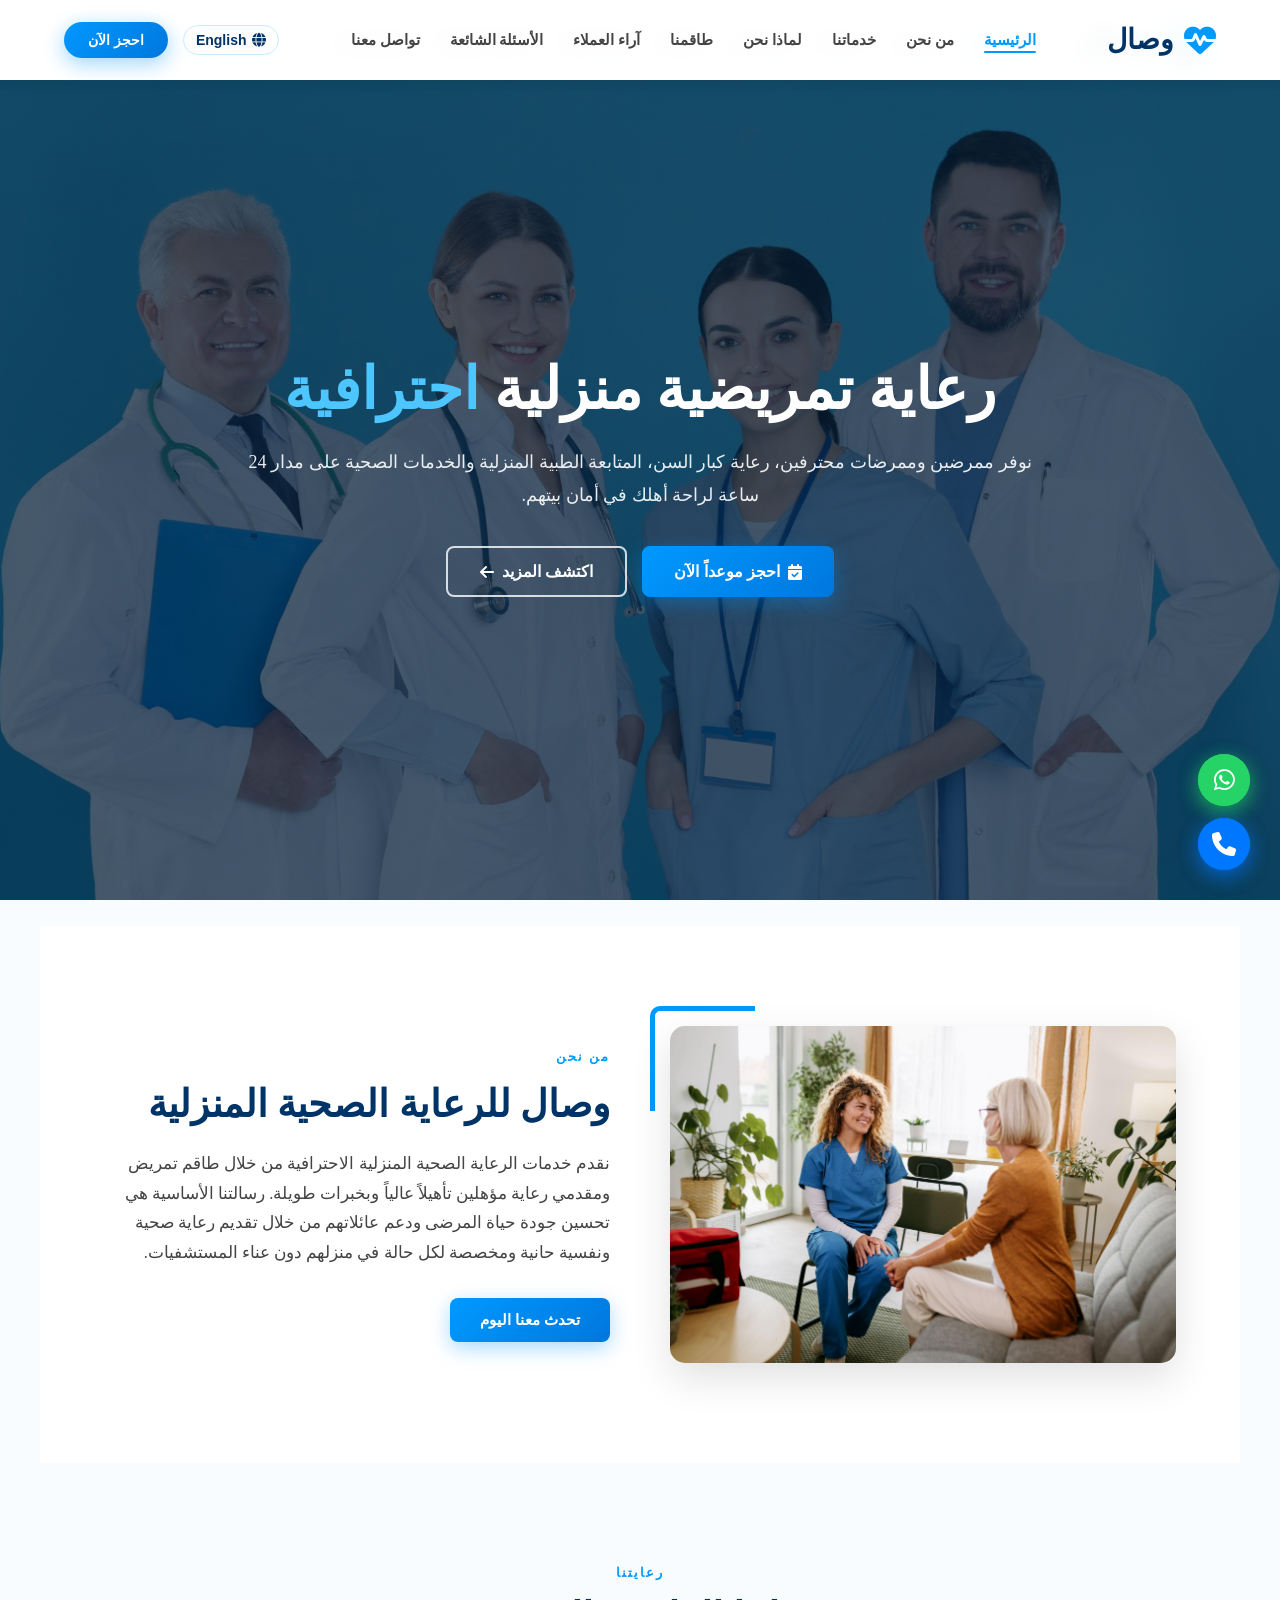
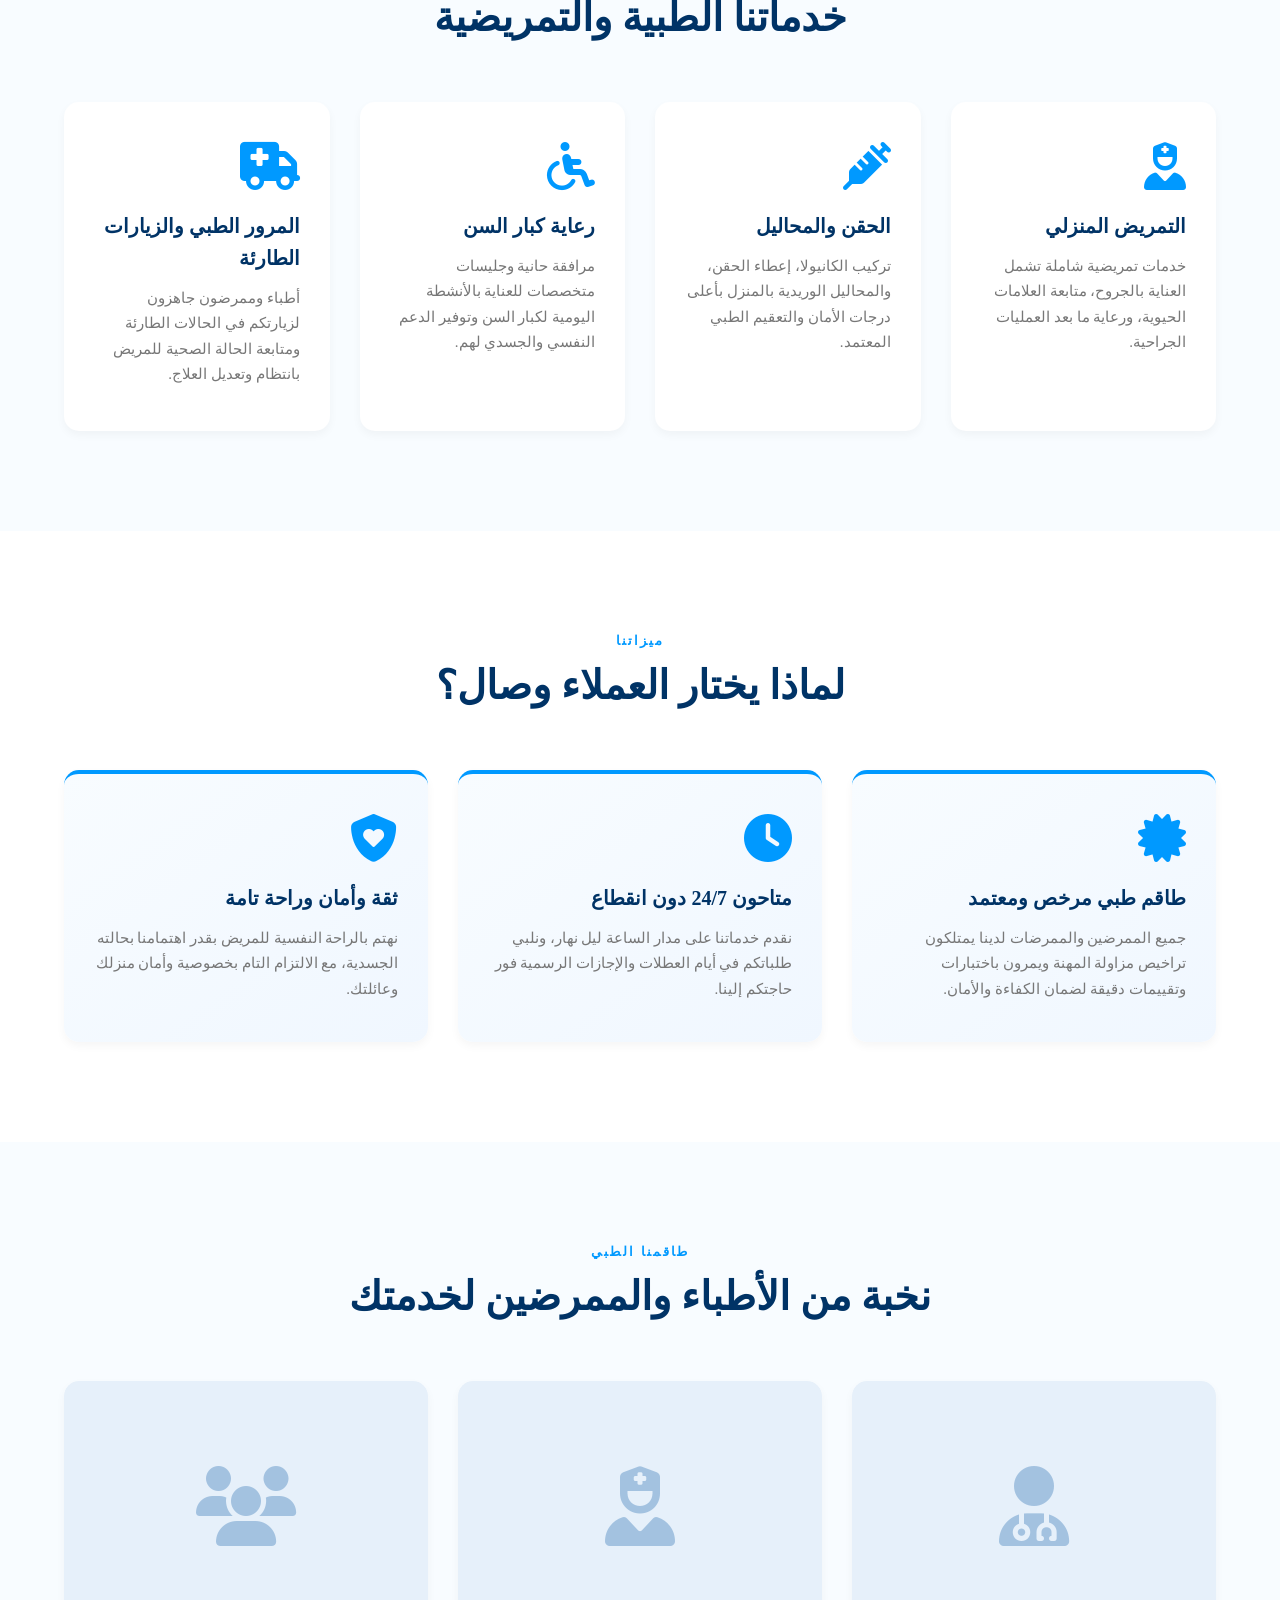
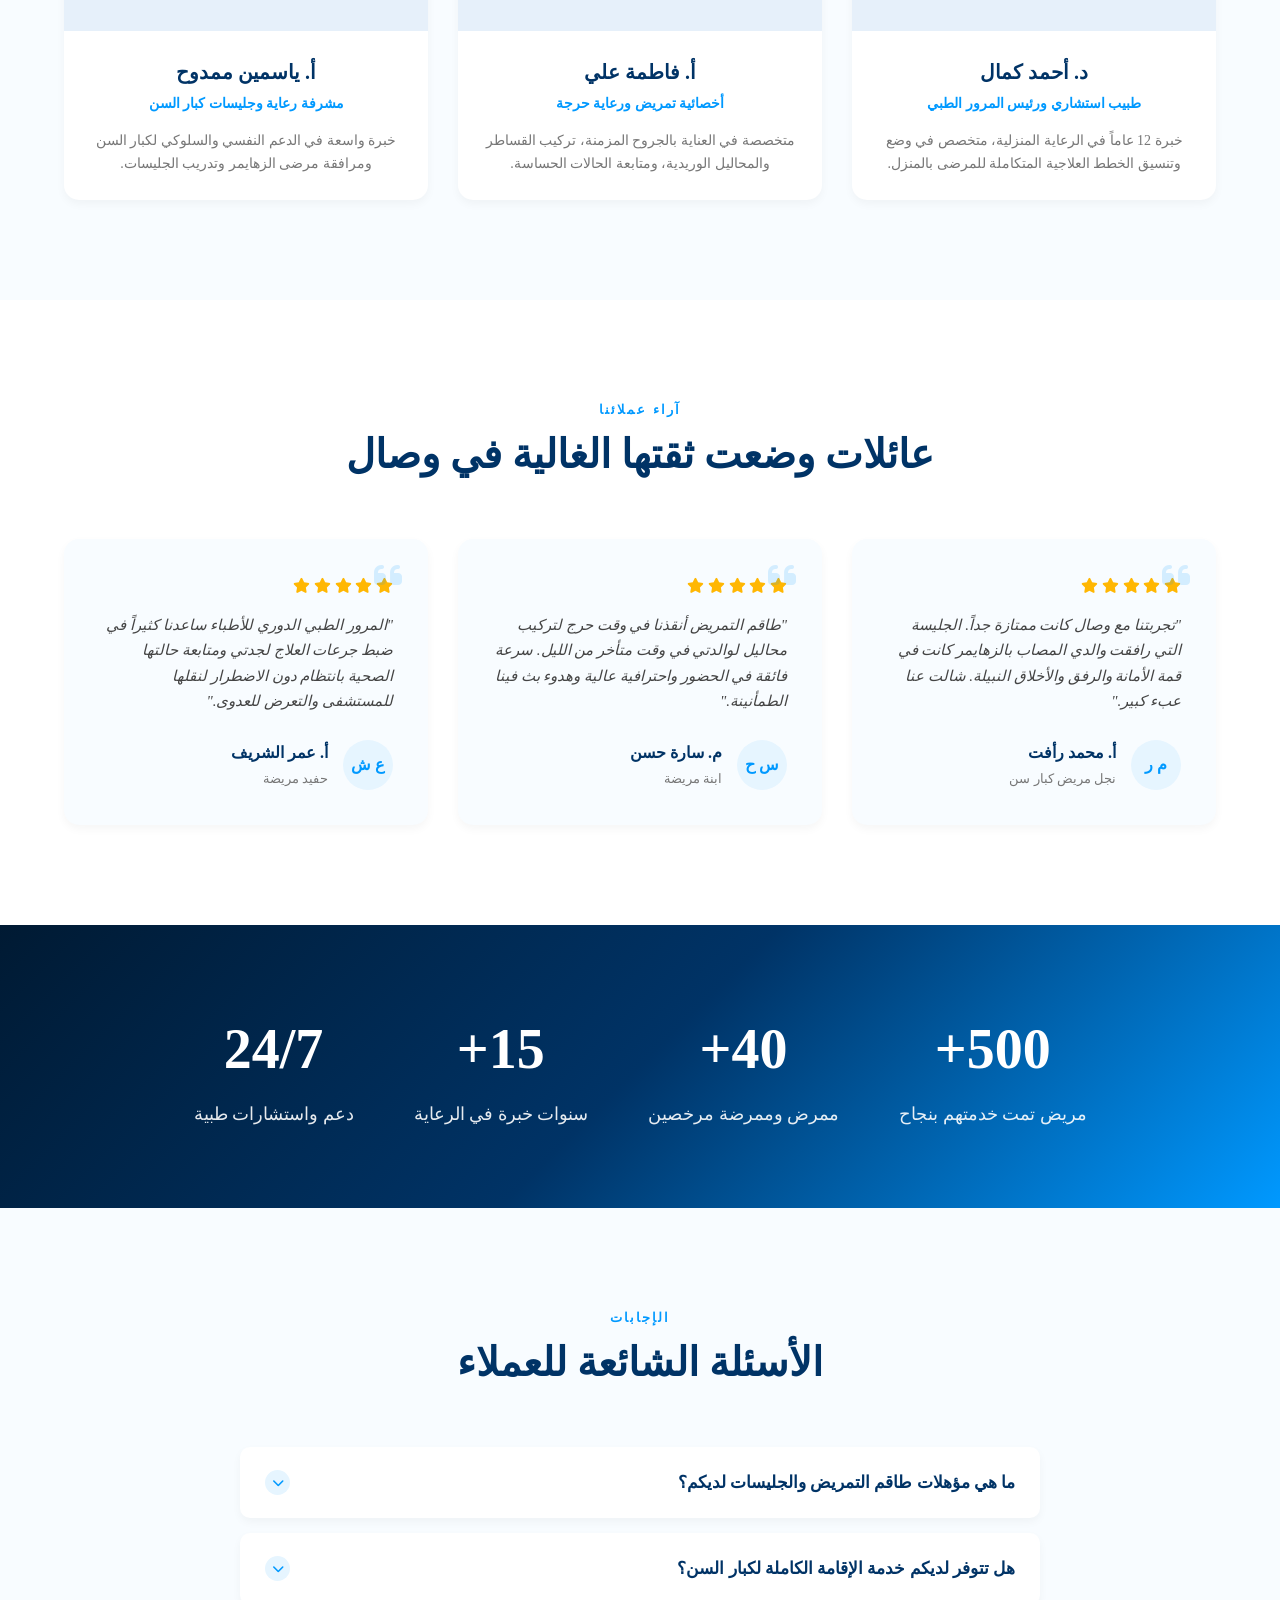
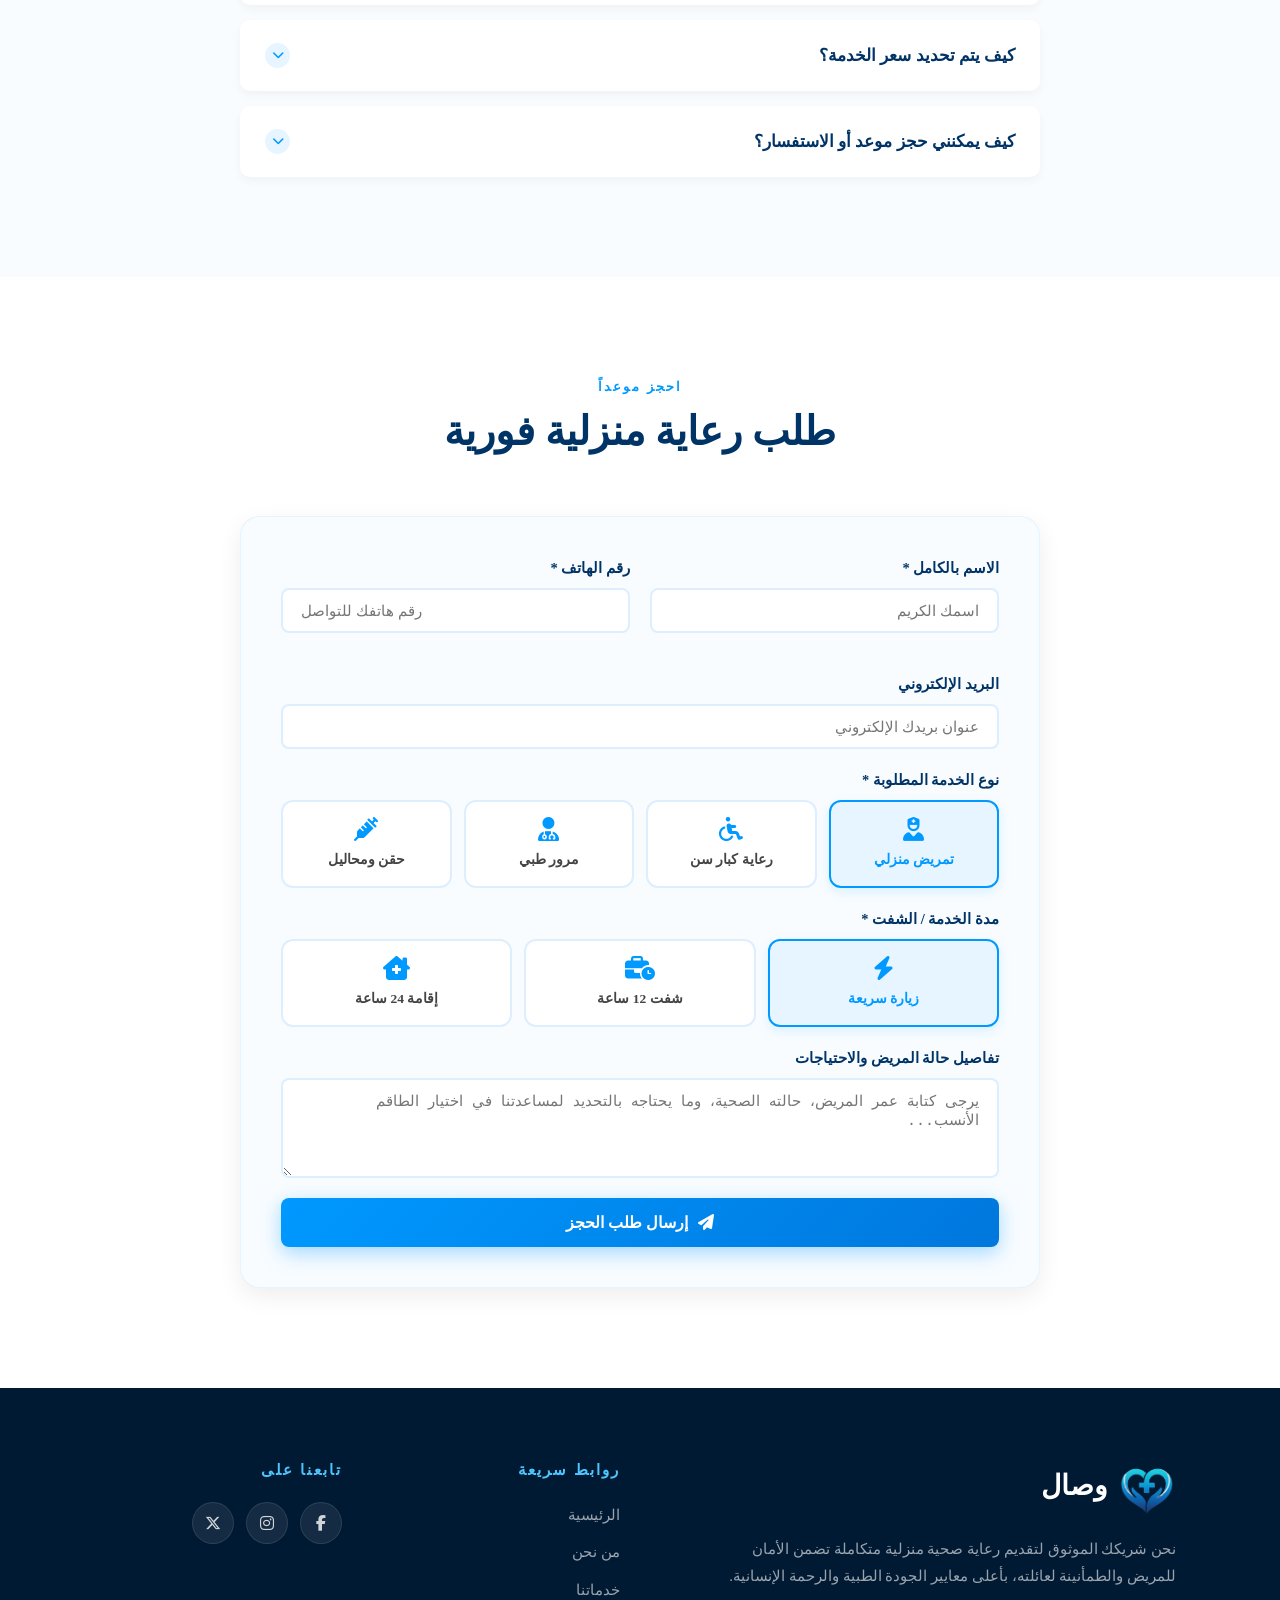
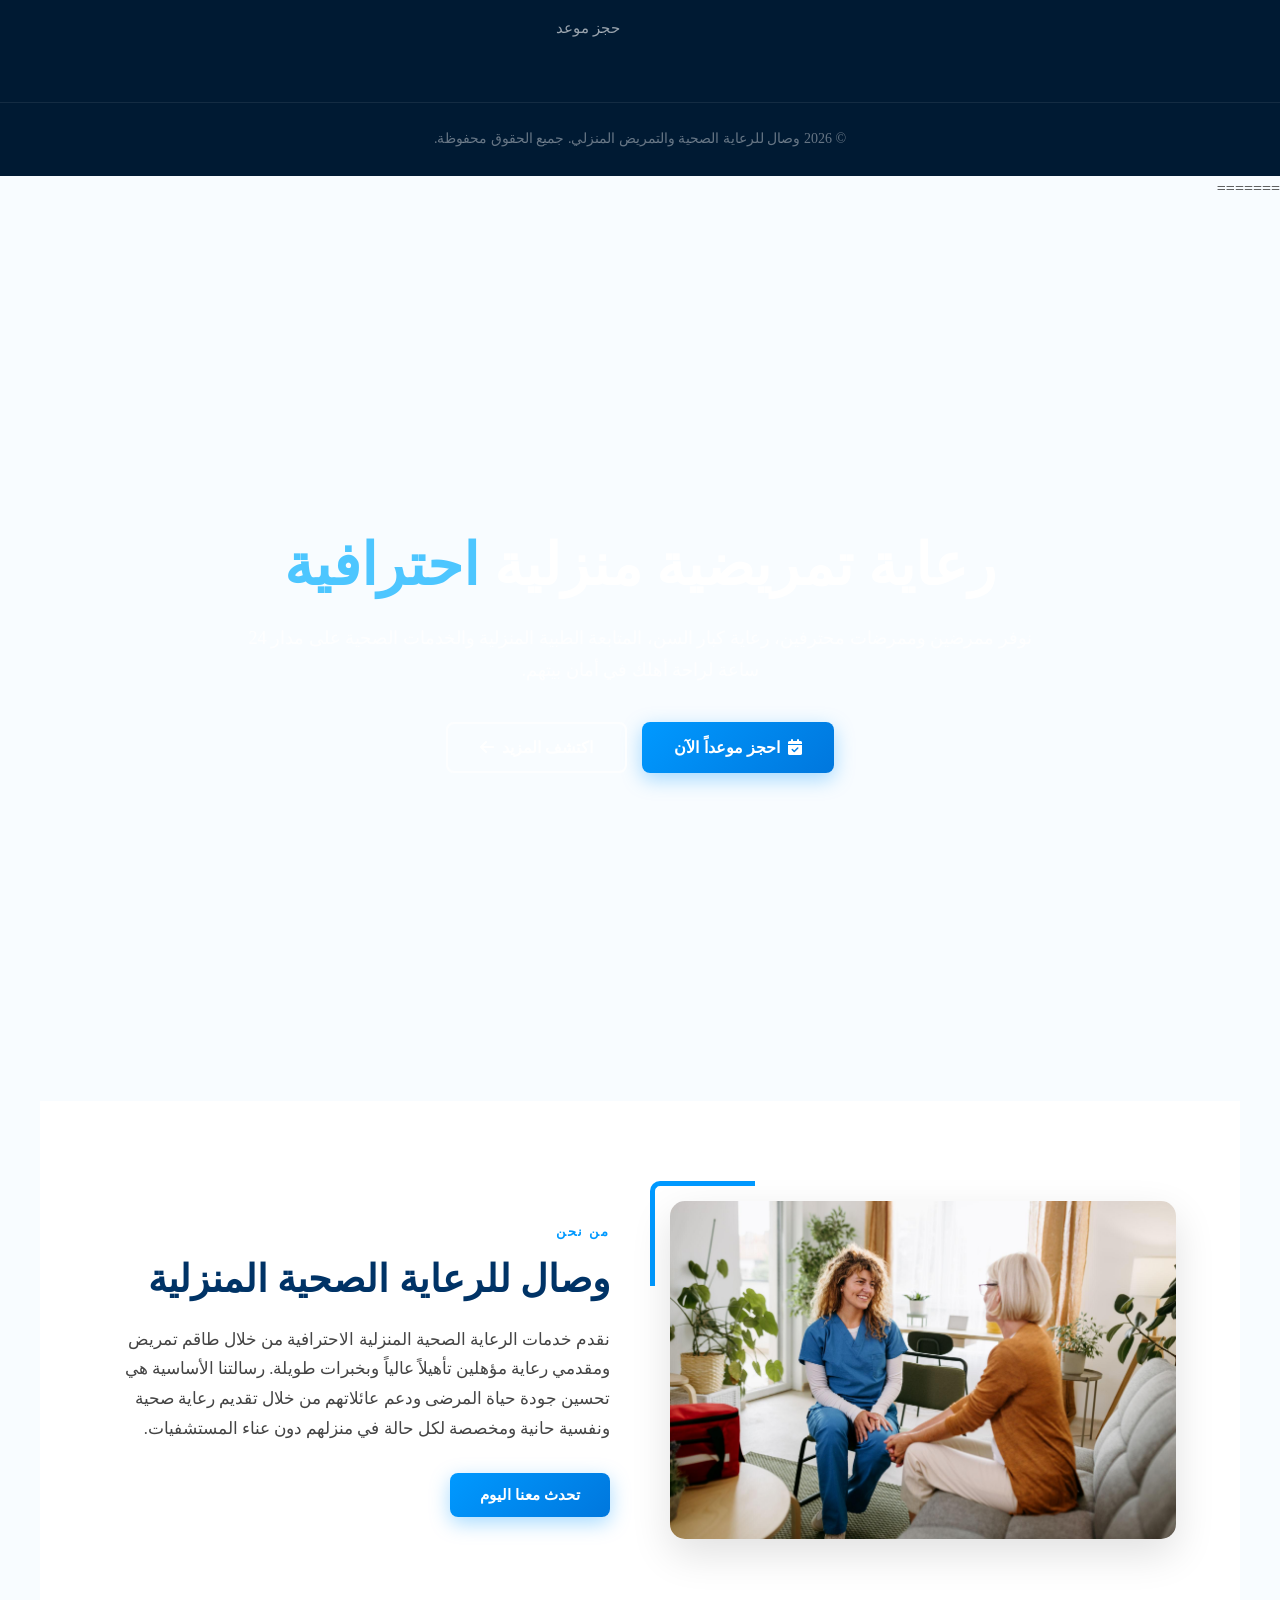
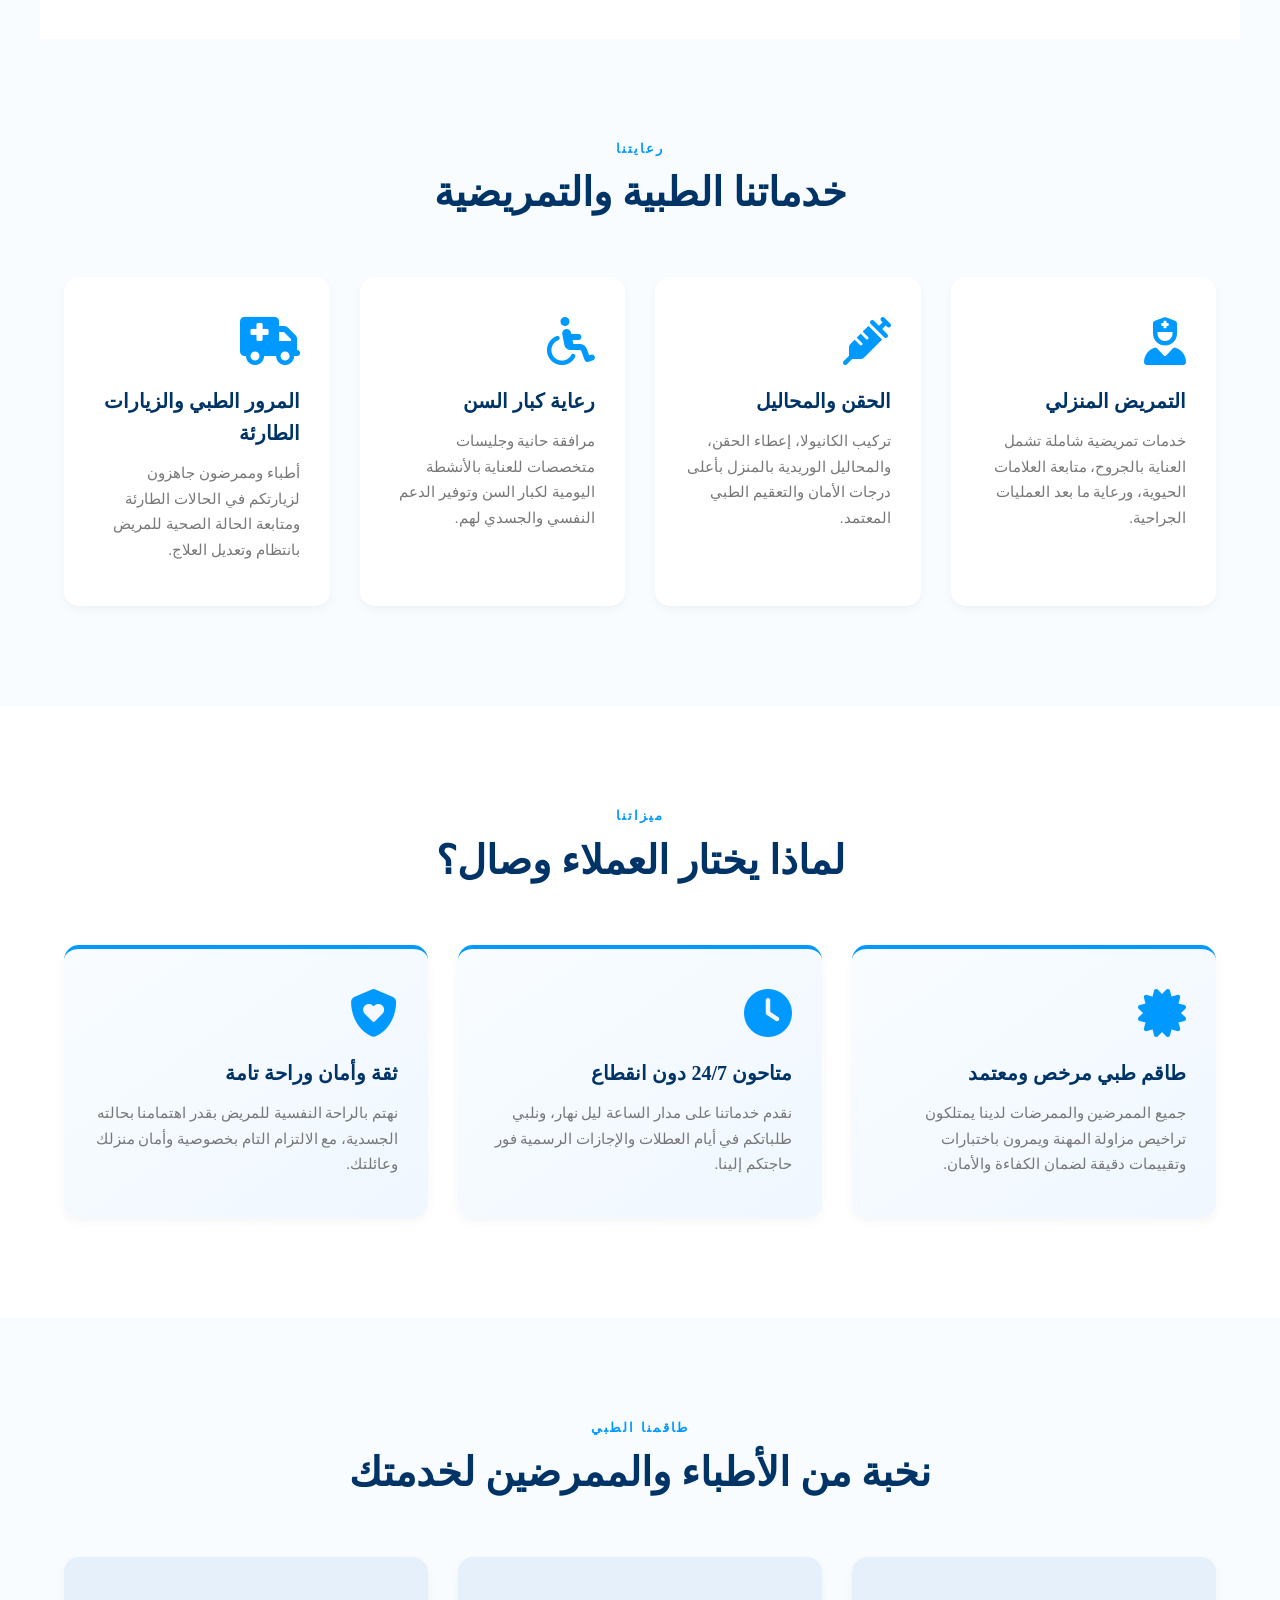
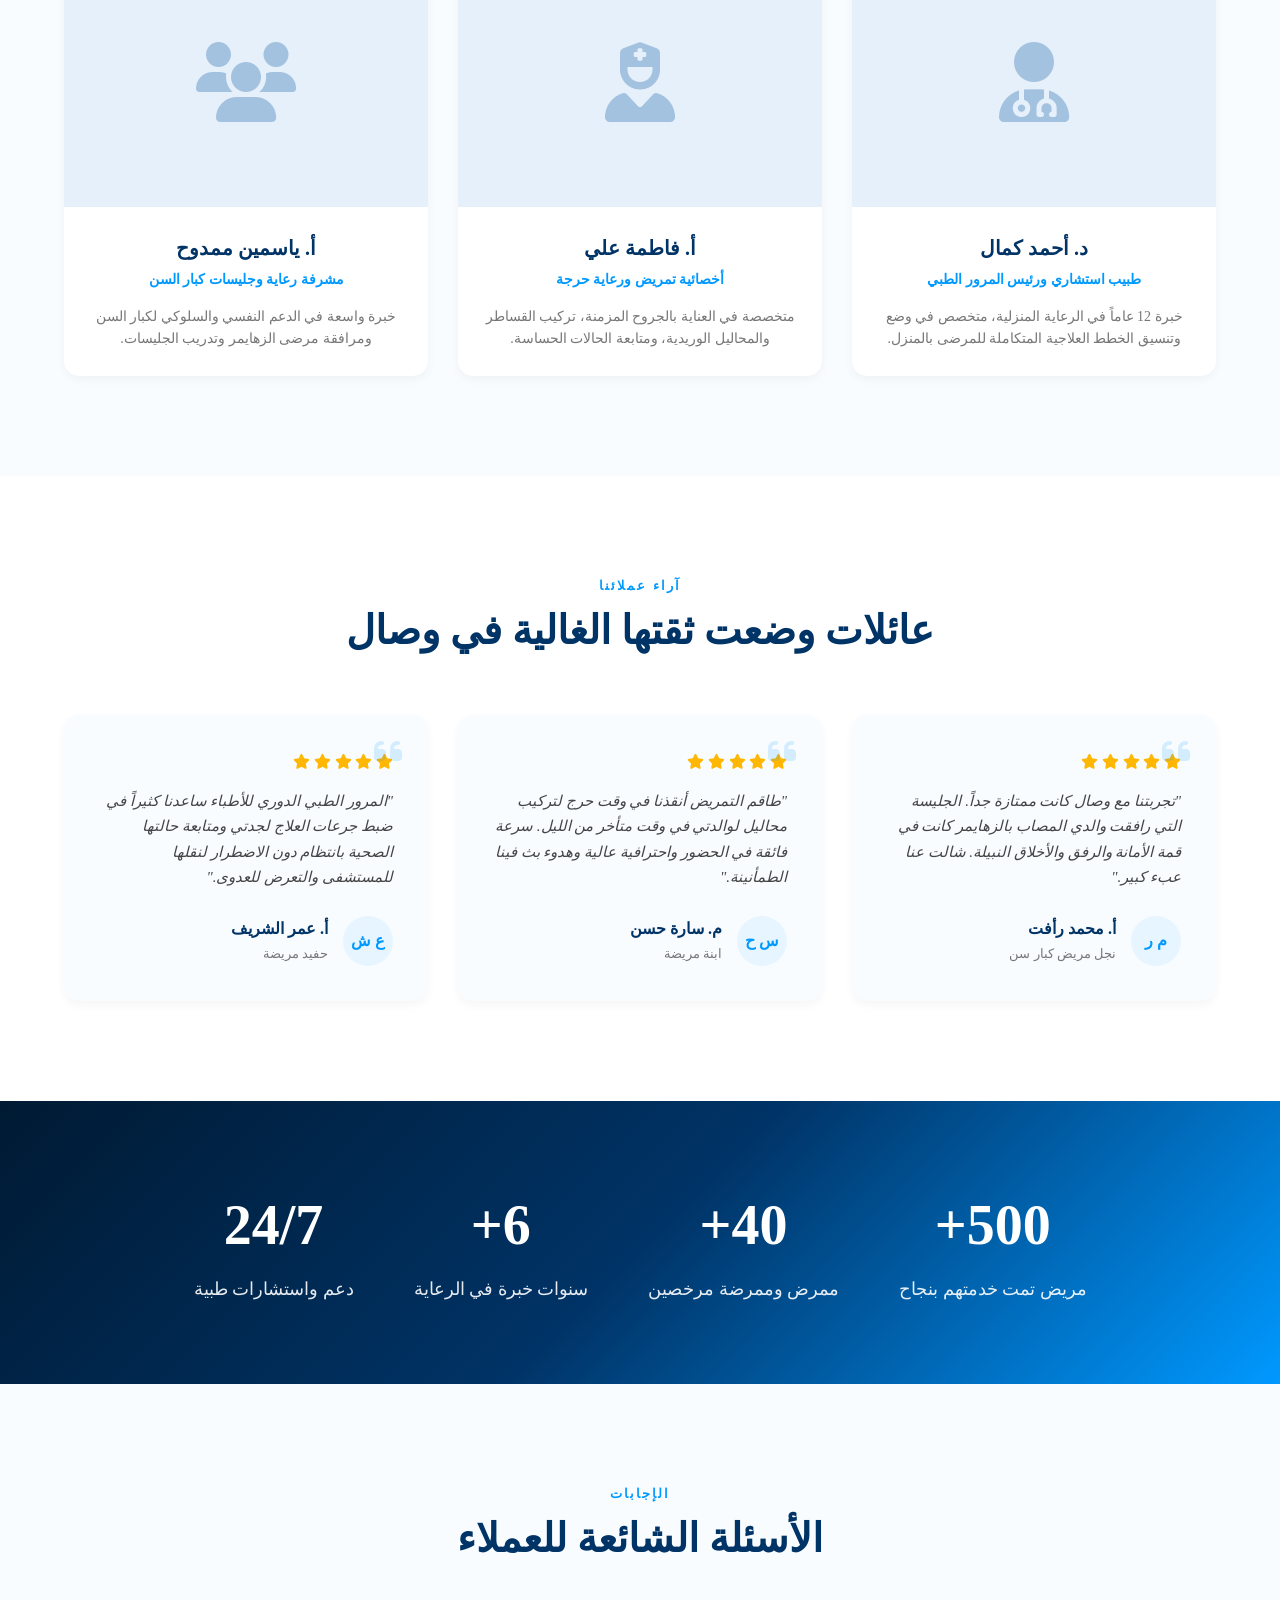
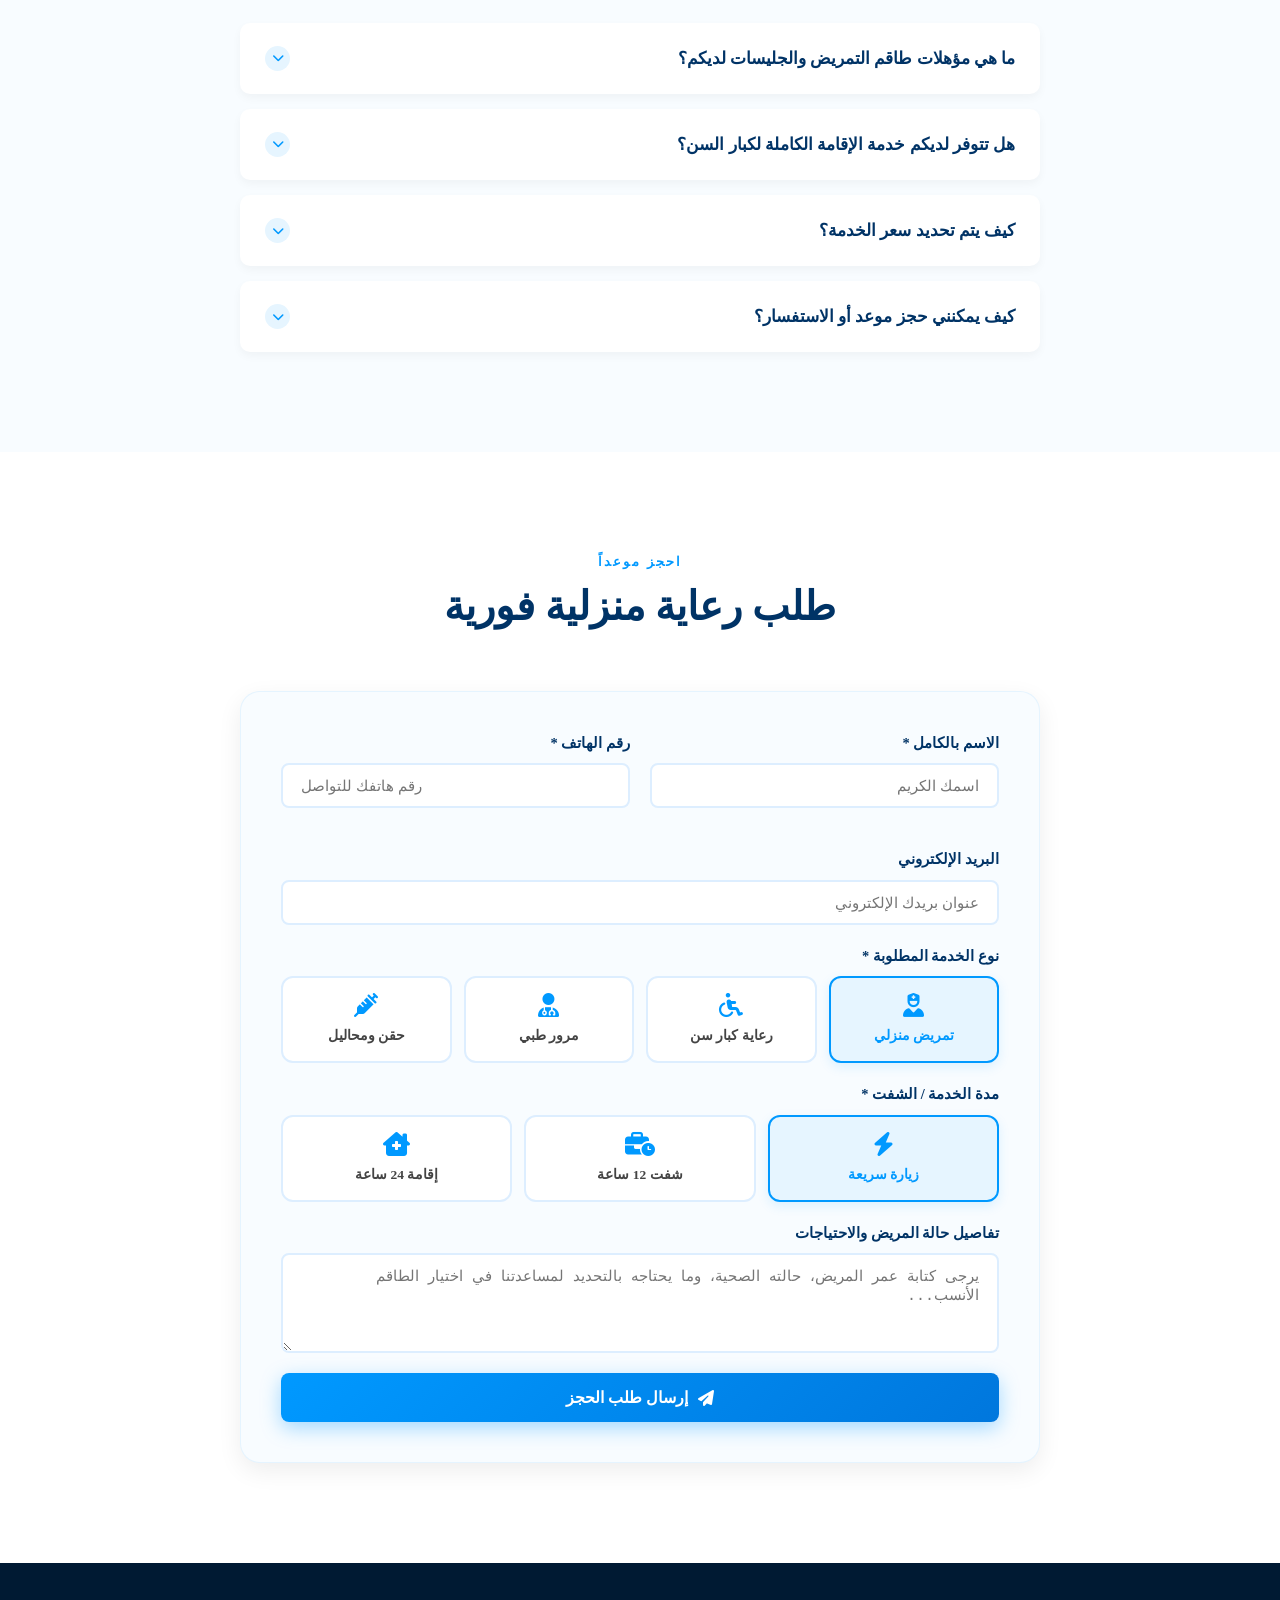
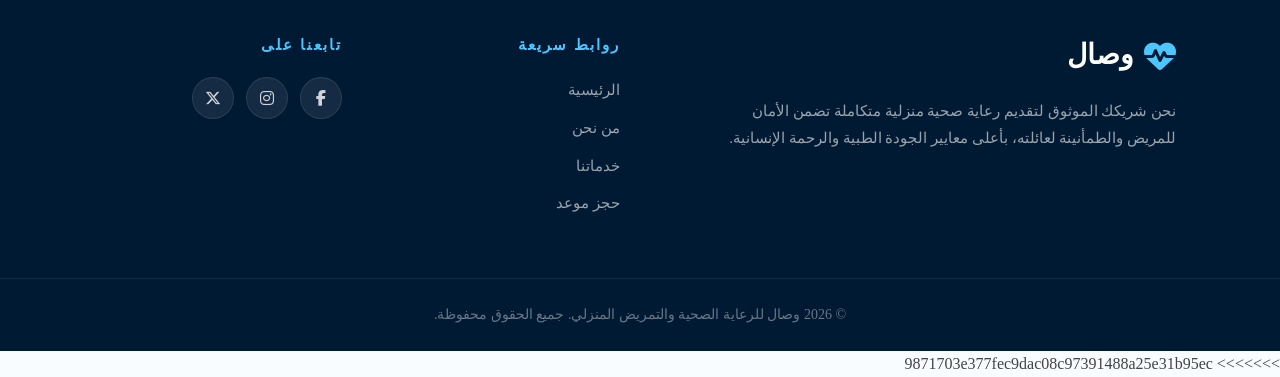
==== commit 76e6fd62: "Merge branch 'main' of https://github.com/zyad3sker/Wisal" ====
--- a/index.html
+++ b/index.html
@@ -1,3 +1,4 @@
+<<<<<<< HEAD
 <!DOCTYPE html>
 <html lang="ar" dir="rtl">
 <head>
@@ -480,3 +481,487 @@
 <script type="module" src="./js/app.js"></script>
 </body>
 </html>
+=======
+<!DOCTYPE html>
+<html lang="ar" dir="rtl">
+<head>
+    <meta charset="UTF-8">
+    <meta name="viewport" content="width=device-width, initial-scale=1.0">
+    <meta name="description" content="وصال للرعاية الصحية المنزلية - نوفر تمريض منزلي احترافي، رعاية كبار السن، جليسات مسنات، ومرور طبي منزلي على مدار الساعة 24/7.">
+    <title>وصال للرعاية المنزلية والتمريض المنزلي</title>
+    <!-- FontAwesome Icons -->
+    <link rel="stylesheet" href="https://cdnjs.cloudflare.com/ajax/libs/font-awesome/6.7.2/css/all.min.css">
+    <!-- Split CSS Compiled File -->
+    <link rel="stylesheet" href="./css/style.css">
+</head>
+<body>
+
+<!-- ==========================================================================
+     NAVBAR (الهيدر والنافبار)
+     ========================================================================== -->
+<header id="header">
+    <nav>
+        <a href="#" class="logo">
+            <i class="fa-solid fa-heart-pulse"></i>
+            <h2>وصال</h2>
+        </a>
+
+        <ul class="nav-links" id="nav-links">
+            <li><a href="#" class="active">الرئيسية</a></li>
+            <li><a href="#about">من نحن</a></li>
+            <li><a href="#services">خدماتنا</a></li>
+            <li><a href="#why-us">لماذا نحن</a></li>
+            <li><a href="#team">طاقمنا</a></li>
+            <li><a href="#testimonials">آراء العملاء</a></li>
+            <li><a href="#faq">الأسئلة الشائعة</a></li>
+            <li><a href="#contact">تواصل معنا</a></li>
+        </ul>
+
+        <div class="nav-right">
+            <!-- Language Switcher -->
+            <button class="lang-switch" onclick="window.location.href='./index-en.html'">
+                <i class="fa-solid fa-globe"></i>
+                <span>English</span>
+            </button>
+            <button class="book-btn" onclick="document.getElementById('contact').scrollIntoView({behavior:'smooth'})">احجز الآن</button>
+            <div class="hamburger" id="hamburger">
+                <span></span>
+                <span></span>
+                <span></span>
+            </div>
+        </div>
+    </nav>
+</header>
+
+<!-- ==========================================================================
+     HERO SECTION (واجهة البداية)
+     ========================================================================== -->
+<section class="hero">
+    <div class="hero-overlay">
+        <div class="hero-text">
+            <h1>رعاية تمريضية منزلية <span>احترافية</span></h1>
+            <p>نوفر ممرضين وممرضات محترفين، رعاية كبار السن، المتابعة الطبية المنزلية والخدمات الصحية على مدار 24 ساعة لراحة أهلك في أمان بيتهم.</p>
+            <div class="buttons">
+                <button class="btn1" onclick="document.getElementById('contact').scrollIntoView({behavior:'smooth'})">
+                    <i class="fa-solid fa-calendar-check"></i> احجز موعداً الآن
+                </button>
+                <button class="btn2" onclick="document.getElementById('about').scrollIntoView({behavior:'smooth'})">
+                    اكتشف المزيد <i class="fa-solid fa-arrow-left"></i>
+                </button>
+            </div>
+        </div>
+    </div>
+</section>
+
+<!-- ==========================================================================
+     ABOUT SECTION (عن الشركة)
+     ========================================================================== -->
+<section id="about" class="about">
+    <div class="about-image reveal">
+        <img src="./img/tFx-KhAilJrNJD1cGnGdFwAbZsKAb8rjtskVbV6EomZc5nAIpCiWA5G-6uvdhgjhZjy23Blpyqgkq9o8GJXaNEtevzfDGAfsOKgZnXQZ93qeG8VlobmFA5ruehhHsmvQbsqc4K2mUr1YyQvxYz3chcpA-TrYgQQSXexReo0SDhFoOBASvXWwSKOg_LoPv8xk.jpg" alt="طاقم تمريض وصال">
+    </div>
+    <div class="about-content reveal">
+        <h4>من نحن</h4>
+        <h2>وصال للرعاية الصحية المنزلية</h2>
+        <p>نقدم خدمات الرعاية الصحية المنزلية الاحترافية من خلال طاقم تمريض ومقدمي رعاية مؤهلين تأهيلاً عالياً وبخبرات طويلة. رسالتنا الأساسية هي تحسين جودة حياة المرضى ودعم عائلاتهم من خلال تقديم رعاية صحية ونفسية حانية ومخصصة لكل حالة في منزلهم دون عناء المستشفيات.</p>
+        <button onclick="document.getElementById('contact').scrollIntoView({behavior:'smooth'})">تحدث معنا اليوم</button>
+    </div>
+</section>
+
+<!-- ==========================================================================
+     SERVICES SECTION (الخدمات)
+     ========================================================================== -->
+<section id="services" class="services">
+    <div class="section-header reveal">
+        <h4>رعايتنا</h4>
+        <h2>خدماتنا الطبية والتمريضية</h2>
+    </div>
+    <div class="service-container">
+        <div class="service-card reveal">
+            <i class="fa-solid fa-user-nurse"></i>
+            <h3>التمريض المنزلي</h3>
+            <p>خدمات تمريضية شاملة تشمل العناية بالجروح، متابعة العلامات الحيوية، ورعاية ما بعد العمليات الجراحية.</p>
+        </div>
+        <div class="service-card reveal">
+            <i class="fa-solid fa-syringe"></i>
+            <h3>الحقن والمحاليل</h3>
+            <p>تركيب الكانيولا، إعطاء الحقن، والمحاليل الوريدية بالمنزل بأعلى درجات الأمان والتعقيم الطبي المعتمد.</p>
+        </div>
+        <div class="service-card reveal">
+            <i class="fa-solid fa-wheelchair"></i>
+            <h3>رعاية كبار السن</h3>
+            <p>مرافقة حانية وجليسات متخصصات للعناية بالأنشطة اليومية لكبار السن وتوفير الدعم النفسي والجسدي لهم.</p>
+        </div>
+        <div class="service-card reveal">
+            <i class="fa-solid fa-truck-medical"></i>
+            <h3>المرور الطبي والزيارات الطارئة</h3>
+            <p>أطباء وممرضون جاهزون لزيارتكم في الحالات الطارئة ومتابعة الحالة الصحية للمريض بانتظام وتعديل العلاج.</p>
+        </div>
+    </div>
+</section>
+
+<!-- ==========================================================================
+     WHY US SECTION (لماذا نحن)
+     ========================================================================== -->
+<section id="why-us" class="why-us">
+    <div class="section-header reveal">
+        <h4>ميزاتنا</h4>
+        <h2>لماذا يختار العملاء وصال؟</h2>
+    </div>
+    <div class="why-container">
+        <div class="why-card reveal">
+            <i class="fa-solid fa-certificate"></i>
+            <h3>طاقم طبي مرخص ومعتمد</h3>
+            <p>جميع الممرضين والممرضات لدينا يمتلكون تراخيص مزاولة المهنة ويمرون باختبارات وتقييمات دقيقة لضمان الكفاءة والأمان.</p>
+        </div>
+        <div class="why-card reveal">
+            <i class="fa-solid fa-clock"></i>
+            <h3>متاحون 24/7 دون انقطاع</h3>
+            <p>نقدم خدماتنا على مدار الساعة ليل نهار، ونلبي طلباتكم في أيام العطلات والإجازات الرسمية فور حاجتكم إلينا.</p>
+        </div>
+        <div class="why-card reveal">
+            <i class="fa-solid fa-shield-heart"></i>
+            <h3>ثقة وأمان وراحة تامة</h3>
+            <p>نهتم بالراحة النفسية للمريض بقدر اهتمامنا بحالته الجسدية، مع الالتزام التام بخصوصية وأمان منزلك وعائلتك.</p>
+        </div>
+    </div>
+</section>
+
+<!-- ==========================================================================
+     TEAM SECTION (طاقم العمل)
+     ========================================================================== -->
+<section id="team" class="team">
+    <div class="section-header reveal">
+        <h4>طاقمنا الطبي</h4>
+        <h2>نخبة من الأطباء والممرضين لخدمتك</h2>
+    </div>
+    <div class="team-container">
+        <div class="team-card reveal">
+            <div class="team-img-box">
+                <i class="fa-solid fa-user-doctor"></i>
+            </div>
+            <div class="team-info">
+                <h3>د. أحمد كمال</h3>
+                <p class="specialty">طبيب استشاري ورئيس المرور الطبي</p>
+                <p>خبرة 12 عاماً في الرعاية المنزلية، متخصص في وضع وتنسيق الخطط العلاجية المتكاملة للمرضى بالمنزل.</p>
+            </div>
+        </div>
+        <div class="team-card reveal">
+            <div class="team-img-box">
+                <i class="fa-solid fa-user-nurse"></i>
+            </div>
+            <div class="team-info">
+                <h3>أ. فاطمة علي</h3>
+                <p class="specialty">أخصائية تمريض ورعاية حرجة</p>
+                <p>متخصصة في العناية بالجروح المزمنة، تركيب القساطر والمحاليل الوريدية، ومتابعة الحالات الحساسة.</p>
+            </div>
+        </div>
+        <div class="team-card reveal">
+            <div class="team-img-box">
+                <i class="fa-solid fa-users"></i>
+            </div>
+            <div class="team-info">
+                <h3>أ. ياسمين ممدوح</h3>
+                <p class="specialty">مشرفة رعاية وجليسات كبار السن</p>
+                <p>خبرة واسعة في الدعم النفسي والسلوكي لكبار السن ومرافقة مرضى الزهايمر وتدريب الجليسات.</p>
+            </div>
+        </div>
+    </div>
+</section>
+
+<!-- ==========================================================================
+     TESTIMONIALS SECTION (آراء العملاء)
+     ========================================================================== -->
+<section id="testimonials" class="testimonials">
+    <div class="section-header reveal">
+        <h4>آراء عملائنا</h4>
+        <h2>عائلات وضعت ثقتها الغالية في وصال</h2>
+    </div>
+    <div class="testimonial-container">
+        <div class="testimonial-card reveal">
+            <i class="fa-solid fa-quote-left quote-icon"></i>
+            <div class="stars">
+                <i class="fa-solid fa-star"></i>
+                <i class="fa-solid fa-star"></i>
+                <i class="fa-solid fa-star"></i>
+                <i class="fa-solid fa-star"></i>
+                <i class="fa-solid fa-star"></i>
+            </div>
+            <p>"تجربتنا مع وصال كانت ممتازة جداً. الجليسة التي رافقت والدي المصاب بالزهايمر كانت في قمة الأمانة والرفق والأخلاق النبيلة. شالت عنا عبء كبير."</p>
+            <div class="client-info">
+                <div class="client-avatar">م ر</div>
+                <div class="client-details">
+                    <h4>أ. محمد رأفت</h4>
+                    <span>نجل مريض كبار سن</span>
+                </div>
+            </div>
+        </div>
+        <div class="testimonial-card reveal">
+            <i class="fa-solid fa-quote-left quote-icon"></i>
+            <div class="stars">
+                <i class="fa-solid fa-star"></i>
+                <i class="fa-solid fa-star"></i>
+                <i class="fa-solid fa-star"></i>
+                <i class="fa-solid fa-star"></i>
+                <i class="fa-solid fa-star"></i>
+            </div>
+            <p>"طاقم التمريض أنقذنا في وقت حرج لتركيب محاليل لوالدتي في وقت متأخر من الليل. سرعة فائقة في الحضور واحترافية عالية وهدوء بث فينا الطمأنينة."</p>
+            <div class="client-info">
+                <div class="client-avatar">س ح</div>
+                <div class="client-details">
+                    <h4>م. سارة حسن</h4>
+                    <span>ابنة مريضة</span>
+                </div>
+            </div>
+        </div>
+        <div class="testimonial-card reveal">
+            <i class="fa-solid fa-quote-left quote-icon"></i>
+            <div class="stars">
+                <i class="fa-solid fa-star"></i>
+                <i class="fa-solid fa-star"></i>
+                <i class="fa-solid fa-star"></i>
+                <i class="fa-solid fa-star"></i>
+                <i class="fa-solid fa-star"></i>
+            </div>
+            <p>"المرور الطبي الدوري للأطباء ساعدنا كثيراً في ضبط جرعات العلاج لجدتي ومتابعة حالتها الصحية بانتظام دون الاضطرار لنقلها للمستشفى والتعرض للعدوى."</p>
+            <div class="client-info">
+                <div class="client-avatar">ع ش</div>
+                <div class="client-details">
+                    <h4>أ. عمر الشريف</h4>
+                    <span>حفيد مريضة</span>
+                </div>
+            </div>
+        </div>
+    </div>
+</section>
+
+<!-- ==========================================================================
+     STATISTICS SECTION (إحصائيات)
+     ========================================================================== -->
+<section class="stats">
+    <div class="stat-box reveal">
+        <h2>500+</h2>
+        <p>مريض تمت خدمتهم بنجاح</p>
+    </div>
+    <div class="stat-box reveal">
+        <h2>40+</h2>
+        <p>ممرض وممرضة مرخصين</p>
+    </div>
+    <div class="stat-box reveal">
+        <h2>6+</h2>
+        <p>سنوات خبرة في الرعاية</p>
+    </div>
+    <div class="stat-box reveal">
+        <h2>24/7</h2>
+        <p>دعم واستشارات طبية</p>
+    </div>
+</section>
+
+<!-- ==========================================================================
+     FAQ SECTION (الأسئلة الشائعة)
+     ========================================================================== -->
+<section id="faq" class="faq">
+    <div class="section-header reveal">
+        <h4>الإجابات</h4>
+        <h2>الأسئلة الشائعة للعملاء</h2>
+    </div>
+    <div class="faq-container">
+        <div class="faq-item reveal">
+            <div class="faq-header">
+                <h3>ما هي مؤهلات طاقم التمريض والجليسات لديكم؟</h3>
+                <div class="faq-icon"><i class="fa-solid fa-chevron-down"></i></div>
+            </div>
+            <div class="faq-body">
+                <div class="faq-content">
+                    جميع أفراد طاقمنا التمريضي حاصلون على شهادات معتمدة في التمريض وتراخيص مزاولة المهنة الرسمية. أما جليسات كبار السن فيتم اختيارهن بعناية فائقة وتدريبهن على الدعم النفسي والجسدي، ومرافقة مرضى الزهايمر وشلل الرعاش بدقة وأمان.
+                </div>
+            </div>
+        </div>
+        <div class="faq-item reveal">
+            <div class="faq-header">
+                <h3>هل تتوفر لديكم خدمة الإقامة الكاملة لكبار السن؟</h3>
+                <div class="faq-icon"><i class="fa-solid fa-chevron-down"></i></div>
+            </div>
+            <div class="faq-body">
+                <div class="faq-content">
+                    نعم، نوفر خدمات رعاية وإقامة كاملة (24 ساعة) إما عن طريق ممرض متواجد بشكل مستمر أو جليسة مقيمة، أو من خلال شفتات تمريضية متناوبة (مثال: شفت كل 12 ساعة) لضمان عدم ترك المريض بمفرده نهائياً.
+                </div>
+            </div>
+        </div>
+        <div class="faq-item reveal">
+            <div class="faq-header">
+                <h3>كيف يتم تحديد سعر الخدمة؟</h3>
+                <div class="faq-icon"><i class="fa-solid fa-chevron-down"></i></div>
+            </div>
+            <div class="faq-body">
+                <div class="faq-content">
+                    يتم تحديد التكلفة بناءً على الحالة الصحية للمريض ونوع الخدمة المطلوبة (تمريض علاجي مكثف أم رعاية يومية ومرافقة) وعدد الساعات المطلوبة (زيارة سريعة، شفت 12 ساعة، أم إقامة كاملة). نوفر عروضاً وأسعاراً مرنة وباقات شهرية موفرة.
+                </div>
+            </div>
+        </div>
+        <div class="faq-item reveal">
+            <div class="faq-header">
+                <h3>كيف يمكنني حجز موعد أو الاستفسار؟</h3>
+                <div class="faq-icon"><i class="fa-solid fa-chevron-down"></i></div>
+            </div>
+            <div class="faq-body">
+                <div class="faq-content">
+                    يمكنك طلب الخدمة بسهولة بملء نموذج الحجز أسفل الصفحة، أو عن طريق الاتصال الهاتفي المباشر بنا، أو عبر محادثة واتساب الفورية بالضغط على زر الواتساب أسفل الشاشة للتواصل مباشرة مع مشرف الخدمة وتنسيق الزيارة.
+                </div>
+            </div>
+        </div>
+    </div>
+</section>
+
+<!-- ==========================================================================
+     CONTACT SECTION (التواصل والحجز التفاعلي)
+     ========================================================================== -->
+<section id="contact" class="contact">
+    <div class="section-header reveal">
+        <h4>احجز موعداً</h4>
+        <h2>طلب رعاية منزلية فورية</h2>
+    </div>
+    
+    <div class="booking-form-box reveal">
+        <form id="bookingForm" action="https://formspree.io/f/xzdngzao" method="POST">
+            <!-- Name & Email -->
+            <div class="form-group-grid">
+                <div class="form-group">
+                    <label for="name">الاسم بالكامل *</label>
+                    <input type="text" id="name" name="name" class="form-input" placeholder="اسمك الكريم" required>
+                </div>
+                <div class="form-group">
+                    <label for="phone">رقم الهاتف *</label>
+                    <input type="tel" id="phone" name="phone" class="form-input" placeholder="رقم هاتفك للتواصل" required>
+                </div>
+            </div>
+            
+            <div class="form-group">
+                <label for="email">البريد الإلكتروني</label>
+                <input type="email" id="email" name="email" class="form-input" placeholder="عنوان بريدك الإلكتروني">
+            </div>
+
+            <!-- Service Radio Selection Grid -->
+            <div class="form-group">
+                <label>نوع الخدمة المطلوبة *</label>
+                <div class="radio-grid">
+                    <label class="radio-card">
+                        <input type="radio" name="service_type" value="Nursing" checked>
+                        <i class="fa-solid fa-user-nurse"></i>
+                        <span>تمريض منزلي</span>
+                    </label>
+                    <label class="radio-card">
+                        <input type="radio" name="service_type" value="Elderly Care">
+                        <i class="fa-solid fa-wheelchair"></i>
+                        <span>رعاية كبار سن</span>
+                    </label>
+                    <label class="radio-card">
+                        <input type="radio" name="service_type" value="Medical Visit">
+                        <i class="fa-solid fa-user-doctor"></i>
+                        <span>مرور طبي</span>
+                    </label>
+                    <label class="radio-card">
+                        <input type="radio" name="service_type" value="Injections/IV">
+                        <i class="fa-solid fa-syringe"></i>
+                        <span>حقن ومحاليل</span>
+                    </label>
+                </div>
+            </div>
+
+            <!-- Duration Selection Grid -->
+            <div class="form-group">
+                <label>مدة الخدمة / الشفت *</label>
+                <div class="radio-grid">
+                    <label class="radio-card">
+                        <input type="radio" name="duration" value="Quick Visit" checked>
+                        <i class="fa-solid fa-bolt"></i>
+                        <span>زيارة سريعة</span>
+                    </label>
+                    <label class="radio-card">
+                        <input type="radio" name="duration" value="12 Hours Shift">
+                        <i class="fa-solid fa-business-time"></i>
+                        <span>شفت 12 ساعة</span>
+                    </label>
+                    <label class="radio-card">
+                        <input type="radio" name="duration" value="24 Hours Care">
+                        <i class="fa-solid fa-house-chimney-medical"></i>
+                        <span>إقامة 24 ساعة</span>
+                    </label>
+                </div>
+            </div>
+
+            <!-- Patient Details Textarea -->
+            <div class="form-group">
+                <label for="message">تفاصيل حالة المريض والاحتياجات</label>
+                <textarea id="message" name="message" class="form-textarea" placeholder="يرجى كتابة عمر المريض، حالته الصحية، وما يحتاجه بالتحديد لمساعدتنا في اختيار الطاقم الأنسب..."></textarea>
+            </div>
+
+            <!-- Submit Button -->
+            <button type="submit" class="submit-btn">
+                <i class="fa-solid fa-paper-plane"></i>
+                <span>إرسال طلب الحجز</span>
+            </button>
+        </form>
+    </div>
+</section>
+
+<!-- ==========================================================================
+     FOOTER (الفوتر المحسن)
+     ========================================================================== -->
+<footer>
+    <div class="footer-container">
+        <div class="footer-brand">
+            <div class="logo">
+                <i class="fa-solid fa-heart-pulse"></i>
+                <h2>وصال</h2>
+            </div>
+            <p>نحن شريكك الموثوق لتقديم رعاية صحية منزلية متكاملة تضمن الأمان للمريض والطمأنينة لعائلته، بأعلى معايير الجودة الطبية والرحمة الإنسانية.</p>
+        </div>
+        <div class="footer-links">
+            <h4>روابط سريعة</h4>
+            <ul>
+                <li><a href="#">الرئيسية</a></li>
+                <li><a href="#about">من نحن</a></li>
+                <li><a href="#services">خدماتنا</a></li>
+                <li><a href="#contact">حجز موعد</a></li>
+            </ul>
+        </div>
+        <div class="footer-social">
+            <h4>تابعنا على</h4>
+            <div class="social-icons">
+                <a href="#" aria-label="فيسبوك"><i class="fa-brands fa-facebook-f"></i></a>
+                <a href="#" aria-label="إنستغرام"><i class="fa-brands fa-instagram"></i></a>
+                <a href="#" aria-label="تويتر"><i class="fa-brands fa-x-twitter"></i></a>
+            </div>
+        </div>
+    </div>
+    <div class="footer-bottom">
+        <p>© 2026 وصال للرعاية الصحية والتمريض المنزلي. جميع الحقوق محفوظة.</p>
+    </div>
+</footer>
+
+<!-- ==========================================================================
+     FLOATING WIDGETS (أزرار الاتصال والواتساب العائمة)
+     ========================================================================== -->
+<div class="floating-widgets">
+    <!-- WhatsApp Widget -->
+    <a href="https://wa.me/201000000000?text=%D9%85%D8%B1%D8%AD%D8%A8%D8%A7%D9%8B%20%D9%88%D8%B5%D8%A7%D9%84%D8%8C%20%D8%A3%D9%88%D8%AF%20%D8%A7%D9%84%D8%A7%D8%B3%D8%AA%D9%81%D8%B3%D8%A7%D8%B1%20%D8%B9%D9%86%20%D8%AE%D8%AF%D9%85%D8%A7%D8%AA%20%D8%A7%D9%84%D8%B1%D8%B9%D8%A7%D9%8A%D8%A9%20%D8%A7%D9%84%D9%85%D9%86%D8%B2%D9%84%D9%8A%D8%A9." 
+       class="floating-btn whatsapp" target="_blank" aria-label="تواصل معنا عبر واتساب">
+        <i class="fa-brands fa-whatsapp"></i>
+    </a>
+    <!-- Phone Call Widget -->
+    <a href="tel:+201000000000" class="floating-btn call" aria-label="اتصل بنا هاتفياً">
+        <i class="fa-solid fa-phone"></i>
+    </a>
+</div>
+
+<!-- Scroll to Top Button -->
+<button class="scroll-top" id="scrollTop" aria-label="رجوع للأعلى">
+    <i class="fa-solid fa-arrow-up"></i>
+</button>
+
+<!-- Main App Script Module -->
+<script type="module" src="./js/app.js"></script>
+</body>
+</html>
+>>>>>>> 9871703e377fec9dac08c97391488a25e31b95ec
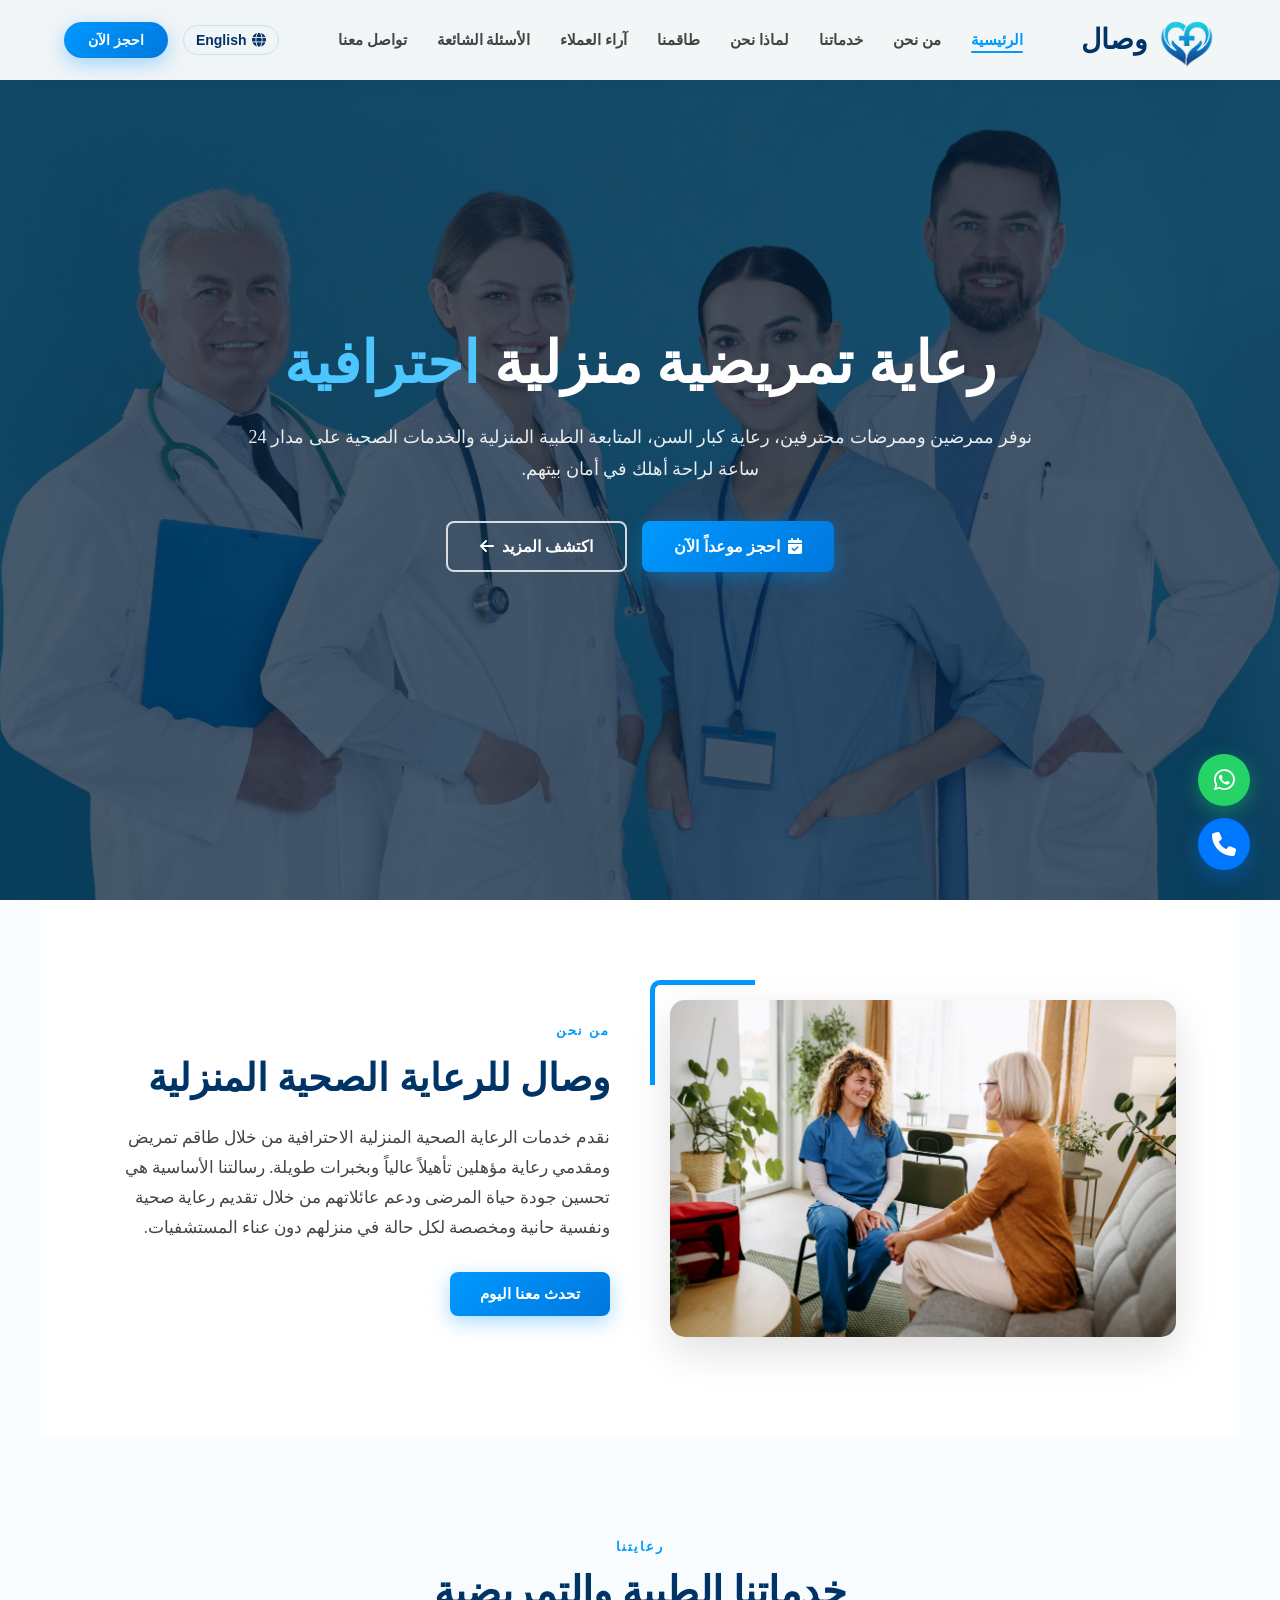
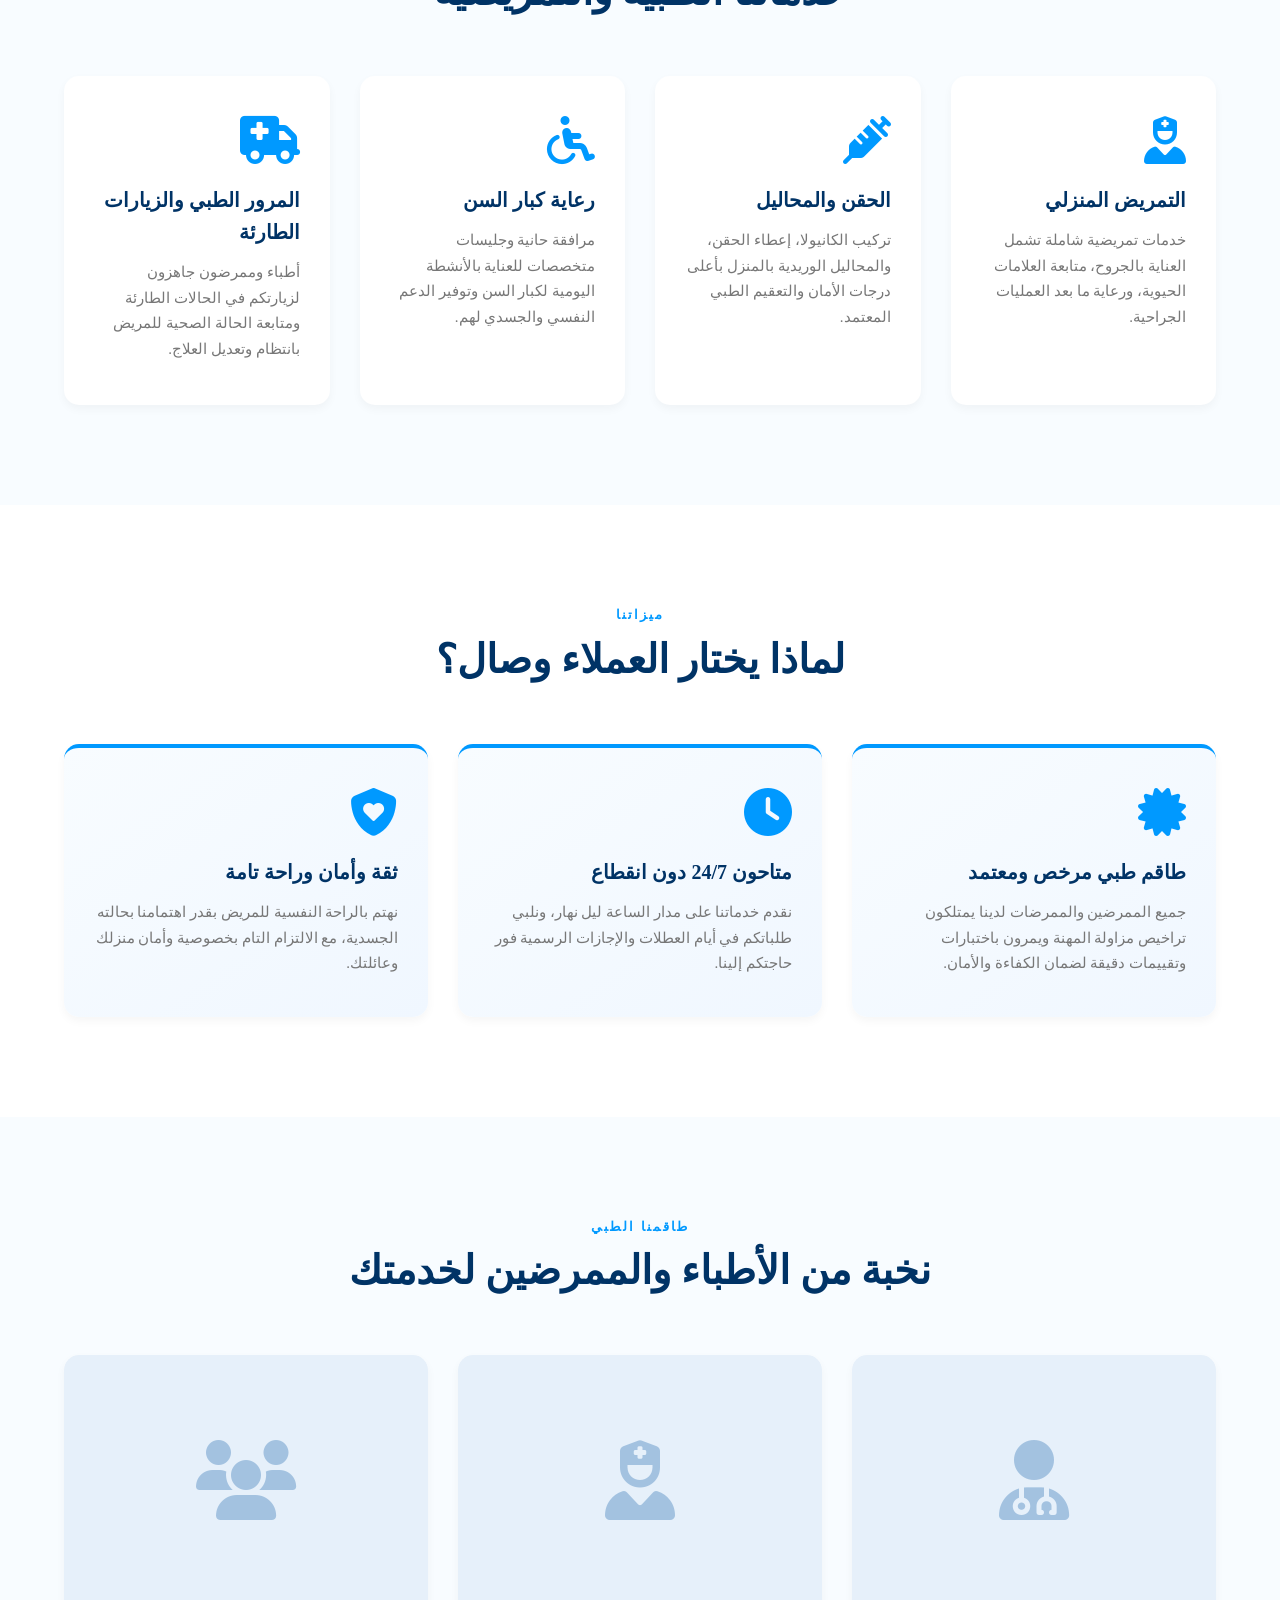
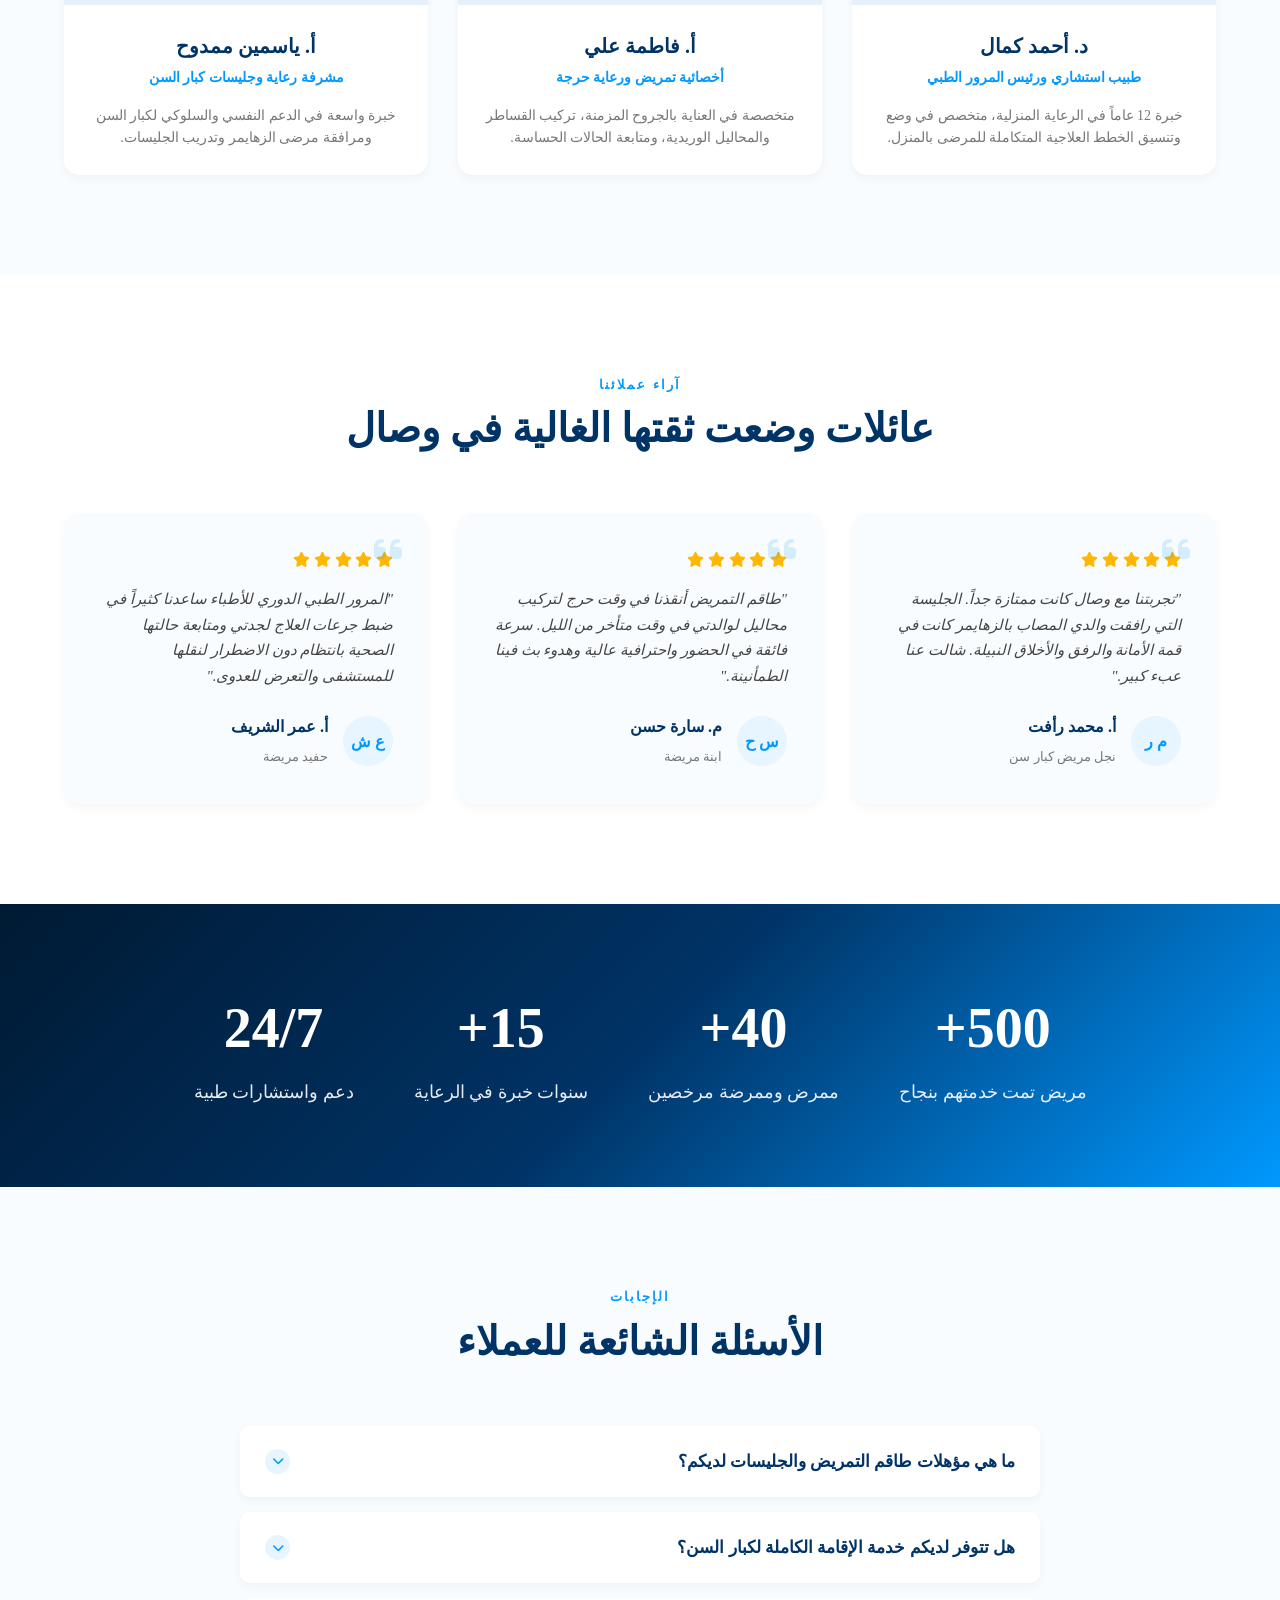
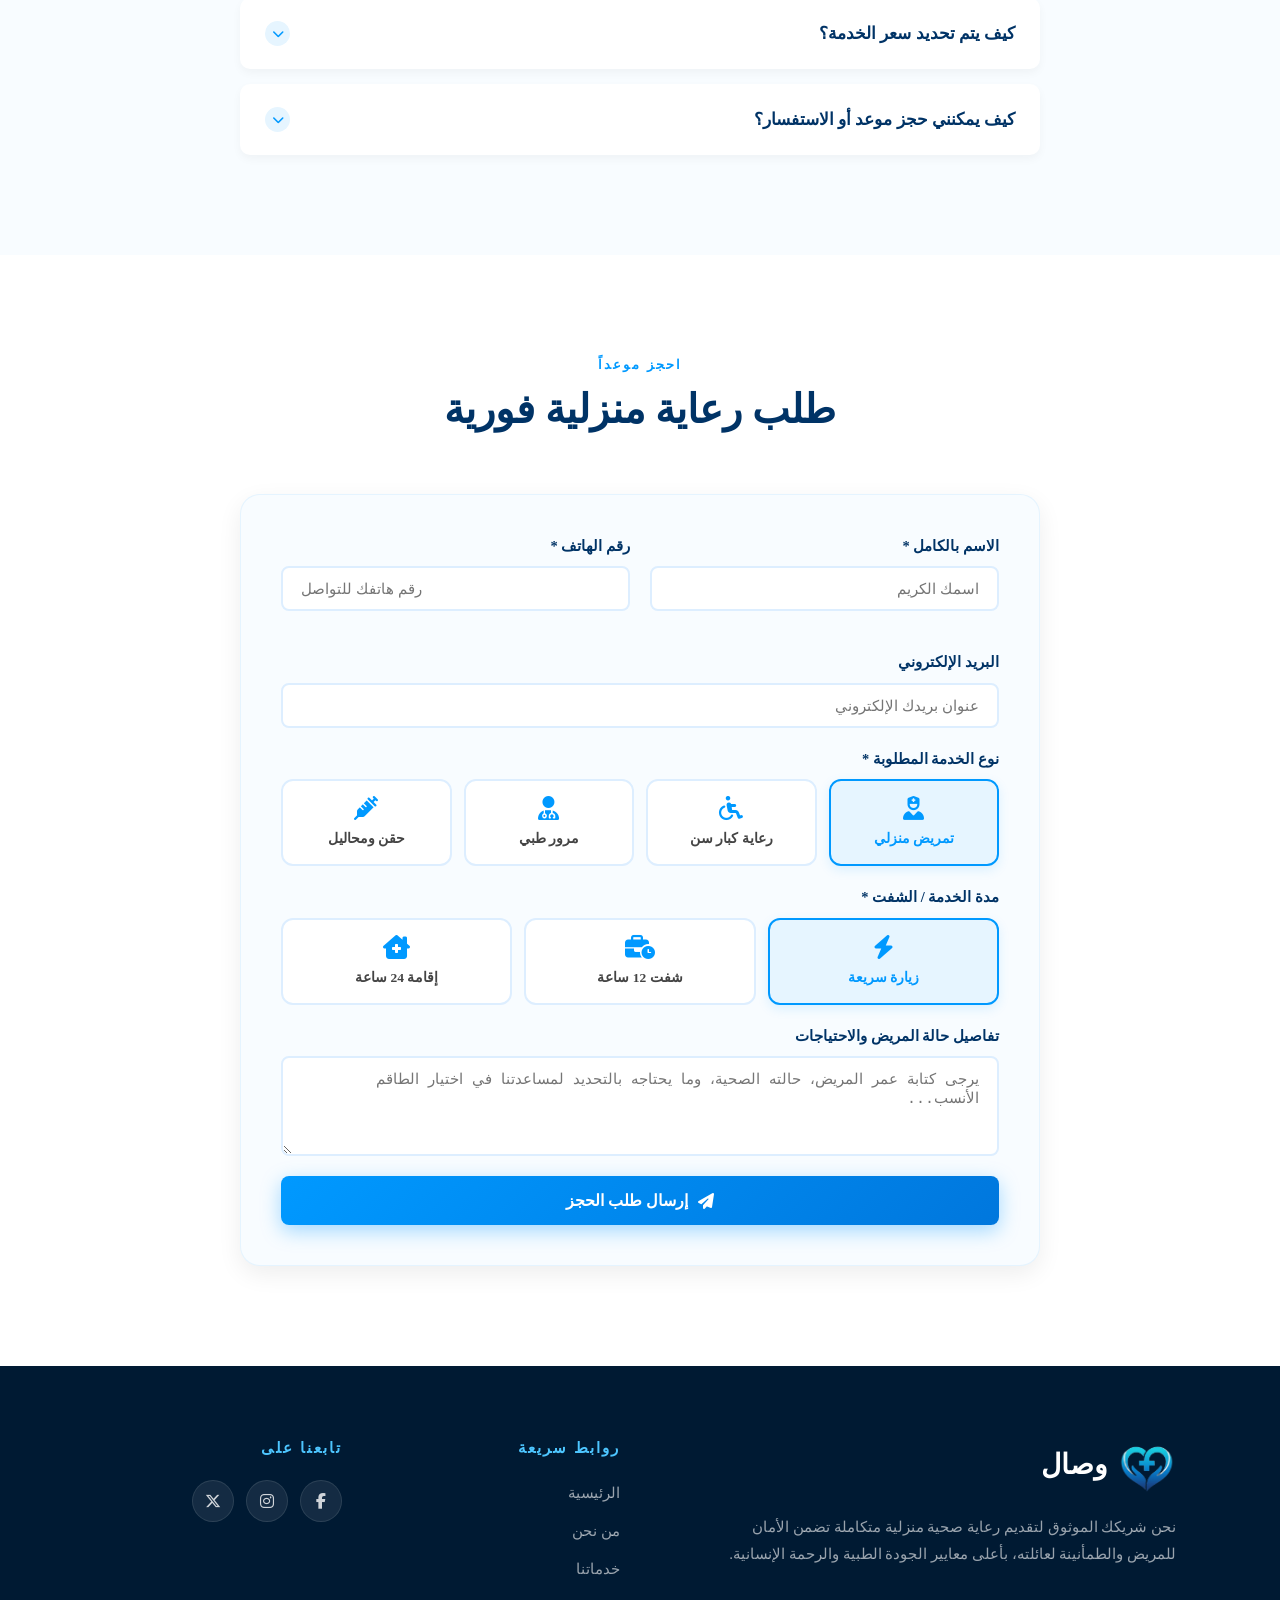
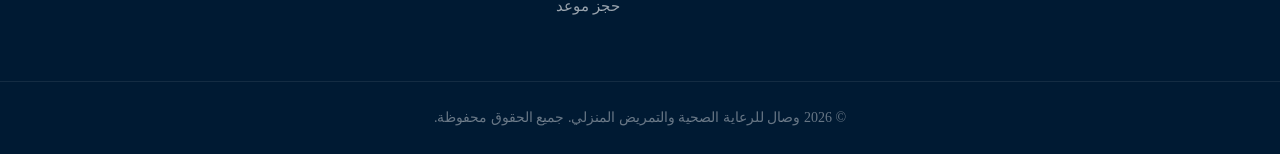
==== commit d7c623f2: "Fix merge conflict, add modular CSS/JS, Arabic/English pages, FAQ, team, testimonials, booking form," ====
--- a/index.html
+++ b/index.html
@@ -1,4 +1,3 @@
-<<<<<<< HEAD
 <!DOCTYPE html>
 <html lang="ar" dir="rtl">
 <head>
@@ -480,488 +479,4 @@
 <!-- Main App Script Module -->
 <script type="module" src="./js/app.js"></script>
 </body>
-</html>
-=======
-<!DOCTYPE html>
-<html lang="ar" dir="rtl">
-<head>
-    <meta charset="UTF-8">
-    <meta name="viewport" content="width=device-width, initial-scale=1.0">
-    <meta name="description" content="وصال للرعاية الصحية المنزلية - نوفر تمريض منزلي احترافي، رعاية كبار السن، جليسات مسنات، ومرور طبي منزلي على مدار الساعة 24/7.">
-    <title>وصال للرعاية المنزلية والتمريض المنزلي</title>
-    <!-- FontAwesome Icons -->
-    <link rel="stylesheet" href="https://cdnjs.cloudflare.com/ajax/libs/font-awesome/6.7.2/css/all.min.css">
-    <!-- Split CSS Compiled File -->
-    <link rel="stylesheet" href="./css/style.css">
-</head>
-<body>
-
-<!-- ==========================================================================
-     NAVBAR (الهيدر والنافبار)
-     ========================================================================== -->
-<header id="header">
-    <nav>
-        <a href="#" class="logo">
-            <i class="fa-solid fa-heart-pulse"></i>
-            <h2>وصال</h2>
-        </a>
-
-        <ul class="nav-links" id="nav-links">
-            <li><a href="#" class="active">الرئيسية</a></li>
-            <li><a href="#about">من نحن</a></li>
-            <li><a href="#services">خدماتنا</a></li>
-            <li><a href="#why-us">لماذا نحن</a></li>
-            <li><a href="#team">طاقمنا</a></li>
-            <li><a href="#testimonials">آراء العملاء</a></li>
-            <li><a href="#faq">الأسئلة الشائعة</a></li>
-            <li><a href="#contact">تواصل معنا</a></li>
-        </ul>
-
-        <div class="nav-right">
-            <!-- Language Switcher -->
-            <button class="lang-switch" onclick="window.location.href='./index-en.html'">
-                <i class="fa-solid fa-globe"></i>
-                <span>English</span>
-            </button>
-            <button class="book-btn" onclick="document.getElementById('contact').scrollIntoView({behavior:'smooth'})">احجز الآن</button>
-            <div class="hamburger" id="hamburger">
-                <span></span>
-                <span></span>
-                <span></span>
-            </div>
-        </div>
-    </nav>
-</header>
-
-<!-- ==========================================================================
-     HERO SECTION (واجهة البداية)
-     ========================================================================== -->
-<section class="hero">
-    <div class="hero-overlay">
-        <div class="hero-text">
-            <h1>رعاية تمريضية منزلية <span>احترافية</span></h1>
-            <p>نوفر ممرضين وممرضات محترفين، رعاية كبار السن، المتابعة الطبية المنزلية والخدمات الصحية على مدار 24 ساعة لراحة أهلك في أمان بيتهم.</p>
-            <div class="buttons">
-                <button class="btn1" onclick="document.getElementById('contact').scrollIntoView({behavior:'smooth'})">
-                    <i class="fa-solid fa-calendar-check"></i> احجز موعداً الآن
-                </button>
-                <button class="btn2" onclick="document.getElementById('about').scrollIntoView({behavior:'smooth'})">
-                    اكتشف المزيد <i class="fa-solid fa-arrow-left"></i>
-                </button>
-            </div>
-        </div>
-    </div>
-</section>
-
-<!-- ==========================================================================
-     ABOUT SECTION (عن الشركة)
-     ========================================================================== -->
-<section id="about" class="about">
-    <div class="about-image reveal">
-        <img src="./img/tFx-KhAilJrNJD1cGnGdFwAbZsKAb8rjtskVbV6EomZc5nAIpCiWA5G-6uvdhgjhZjy23Blpyqgkq9o8GJXaNEtevzfDGAfsOKgZnXQZ93qeG8VlobmFA5ruehhHsmvQbsqc4K2mUr1YyQvxYz3chcpA-TrYgQQSXexReo0SDhFoOBASvXWwSKOg_LoPv8xk.jpg" alt="طاقم تمريض وصال">
-    </div>
-    <div class="about-content reveal">
-        <h4>من نحن</h4>
-        <h2>وصال للرعاية الصحية المنزلية</h2>
-        <p>نقدم خدمات الرعاية الصحية المنزلية الاحترافية من خلال طاقم تمريض ومقدمي رعاية مؤهلين تأهيلاً عالياً وبخبرات طويلة. رسالتنا الأساسية هي تحسين جودة حياة المرضى ودعم عائلاتهم من خلال تقديم رعاية صحية ونفسية حانية ومخصصة لكل حالة في منزلهم دون عناء المستشفيات.</p>
-        <button onclick="document.getElementById('contact').scrollIntoView({behavior:'smooth'})">تحدث معنا اليوم</button>
-    </div>
-</section>
-
-<!-- ==========================================================================
-     SERVICES SECTION (الخدمات)
-     ========================================================================== -->
-<section id="services" class="services">
-    <div class="section-header reveal">
-        <h4>رعايتنا</h4>
-        <h2>خدماتنا الطبية والتمريضية</h2>
-    </div>
-    <div class="service-container">
-        <div class="service-card reveal">
-            <i class="fa-solid fa-user-nurse"></i>
-            <h3>التمريض المنزلي</h3>
-            <p>خدمات تمريضية شاملة تشمل العناية بالجروح، متابعة العلامات الحيوية، ورعاية ما بعد العمليات الجراحية.</p>
-        </div>
-        <div class="service-card reveal">
-            <i class="fa-solid fa-syringe"></i>
-            <h3>الحقن والمحاليل</h3>
-            <p>تركيب الكانيولا، إعطاء الحقن، والمحاليل الوريدية بالمنزل بأعلى درجات الأمان والتعقيم الطبي المعتمد.</p>
-        </div>
-        <div class="service-card reveal">
-            <i class="fa-solid fa-wheelchair"></i>
-            <h3>رعاية كبار السن</h3>
-            <p>مرافقة حانية وجليسات متخصصات للعناية بالأنشطة اليومية لكبار السن وتوفير الدعم النفسي والجسدي لهم.</p>
-        </div>
-        <div class="service-card reveal">
-            <i class="fa-solid fa-truck-medical"></i>
-            <h3>المرور الطبي والزيارات الطارئة</h3>
-            <p>أطباء وممرضون جاهزون لزيارتكم في الحالات الطارئة ومتابعة الحالة الصحية للمريض بانتظام وتعديل العلاج.</p>
-        </div>
-    </div>
-</section>
-
-<!-- ==========================================================================
-     WHY US SECTION (لماذا نحن)
-     ========================================================================== -->
-<section id="why-us" class="why-us">
-    <div class="section-header reveal">
-        <h4>ميزاتنا</h4>
-        <h2>لماذا يختار العملاء وصال؟</h2>
-    </div>
-    <div class="why-container">
-        <div class="why-card reveal">
-            <i class="fa-solid fa-certificate"></i>
-            <h3>طاقم طبي مرخص ومعتمد</h3>
-            <p>جميع الممرضين والممرضات لدينا يمتلكون تراخيص مزاولة المهنة ويمرون باختبارات وتقييمات دقيقة لضمان الكفاءة والأمان.</p>
-        </div>
-        <div class="why-card reveal">
-            <i class="fa-solid fa-clock"></i>
-            <h3>متاحون 24/7 دون انقطاع</h3>
-            <p>نقدم خدماتنا على مدار الساعة ليل نهار، ونلبي طلباتكم في أيام العطلات والإجازات الرسمية فور حاجتكم إلينا.</p>
-        </div>
-        <div class="why-card reveal">
-            <i class="fa-solid fa-shield-heart"></i>
-            <h3>ثقة وأمان وراحة تامة</h3>
-            <p>نهتم بالراحة النفسية للمريض بقدر اهتمامنا بحالته الجسدية، مع الالتزام التام بخصوصية وأمان منزلك وعائلتك.</p>
-        </div>
-    </div>
-</section>
-
-<!-- ==========================================================================
-     TEAM SECTION (طاقم العمل)
-     ========================================================================== -->
-<section id="team" class="team">
-    <div class="section-header reveal">
-        <h4>طاقمنا الطبي</h4>
-        <h2>نخبة من الأطباء والممرضين لخدمتك</h2>
-    </div>
-    <div class="team-container">
-        <div class="team-card reveal">
-            <div class="team-img-box">
-                <i class="fa-solid fa-user-doctor"></i>
-            </div>
-            <div class="team-info">
-                <h3>د. أحمد كمال</h3>
-                <p class="specialty">طبيب استشاري ورئيس المرور الطبي</p>
-                <p>خبرة 12 عاماً في الرعاية المنزلية، متخصص في وضع وتنسيق الخطط العلاجية المتكاملة للمرضى بالمنزل.</p>
-            </div>
-        </div>
-        <div class="team-card reveal">
-            <div class="team-img-box">
-                <i class="fa-solid fa-user-nurse"></i>
-            </div>
-            <div class="team-info">
-                <h3>أ. فاطمة علي</h3>
-                <p class="specialty">أخصائية تمريض ورعاية حرجة</p>
-                <p>متخصصة في العناية بالجروح المزمنة، تركيب القساطر والمحاليل الوريدية، ومتابعة الحالات الحساسة.</p>
-            </div>
-        </div>
-        <div class="team-card reveal">
-            <div class="team-img-box">
-                <i class="fa-solid fa-users"></i>
-            </div>
-            <div class="team-info">
-                <h3>أ. ياسمين ممدوح</h3>
-                <p class="specialty">مشرفة رعاية وجليسات كبار السن</p>
-                <p>خبرة واسعة في الدعم النفسي والسلوكي لكبار السن ومرافقة مرضى الزهايمر وتدريب الجليسات.</p>
-            </div>
-        </div>
-    </div>
-</section>
-
-<!-- ==========================================================================
-     TESTIMONIALS SECTION (آراء العملاء)
-     ========================================================================== -->
-<section id="testimonials" class="testimonials">
-    <div class="section-header reveal">
-        <h4>آراء عملائنا</h4>
-        <h2>عائلات وضعت ثقتها الغالية في وصال</h2>
-    </div>
-    <div class="testimonial-container">
-        <div class="testimonial-card reveal">
-            <i class="fa-solid fa-quote-left quote-icon"></i>
-            <div class="stars">
-                <i class="fa-solid fa-star"></i>
-                <i class="fa-solid fa-star"></i>
-                <i class="fa-solid fa-star"></i>
-                <i class="fa-solid fa-star"></i>
-                <i class="fa-solid fa-star"></i>
-            </div>
-            <p>"تجربتنا مع وصال كانت ممتازة جداً. الجليسة التي رافقت والدي المصاب بالزهايمر كانت في قمة الأمانة والرفق والأخلاق النبيلة. شالت عنا عبء كبير."</p>
-            <div class="client-info">
-                <div class="client-avatar">م ر</div>
-                <div class="client-details">
-                    <h4>أ. محمد رأفت</h4>
-                    <span>نجل مريض كبار سن</span>
-                </div>
-            </div>
-        </div>
-        <div class="testimonial-card reveal">
-            <i class="fa-solid fa-quote-left quote-icon"></i>
-            <div class="stars">
-                <i class="fa-solid fa-star"></i>
-                <i class="fa-solid fa-star"></i>
-                <i class="fa-solid fa-star"></i>
-                <i class="fa-solid fa-star"></i>
-                <i class="fa-solid fa-star"></i>
-            </div>
-            <p>"طاقم التمريض أنقذنا في وقت حرج لتركيب محاليل لوالدتي في وقت متأخر من الليل. سرعة فائقة في الحضور واحترافية عالية وهدوء بث فينا الطمأنينة."</p>
-            <div class="client-info">
-                <div class="client-avatar">س ح</div>
-                <div class="client-details">
-                    <h4>م. سارة حسن</h4>
-                    <span>ابنة مريضة</span>
-                </div>
-            </div>
-        </div>
-        <div class="testimonial-card reveal">
-            <i class="fa-solid fa-quote-left quote-icon"></i>
-            <div class="stars">
-                <i class="fa-solid fa-star"></i>
-                <i class="fa-solid fa-star"></i>
-                <i class="fa-solid fa-star"></i>
-                <i class="fa-solid fa-star"></i>
-                <i class="fa-solid fa-star"></i>
-            </div>
-            <p>"المرور الطبي الدوري للأطباء ساعدنا كثيراً في ضبط جرعات العلاج لجدتي ومتابعة حالتها الصحية بانتظام دون الاضطرار لنقلها للمستشفى والتعرض للعدوى."</p>
-            <div class="client-info">
-                <div class="client-avatar">ع ش</div>
-                <div class="client-details">
-                    <h4>أ. عمر الشريف</h4>
-                    <span>حفيد مريضة</span>
-                </div>
-            </div>
-        </div>
-    </div>
-</section>
-
-<!-- ==========================================================================
-     STATISTICS SECTION (إحصائيات)
-     ========================================================================== -->
-<section class="stats">
-    <div class="stat-box reveal">
-        <h2>500+</h2>
-        <p>مريض تمت خدمتهم بنجاح</p>
-    </div>
-    <div class="stat-box reveal">
-        <h2>40+</h2>
-        <p>ممرض وممرضة مرخصين</p>
-    </div>
-    <div class="stat-box reveal">
-        <h2>6+</h2>
-        <p>سنوات خبرة في الرعاية</p>
-    </div>
-    <div class="stat-box reveal">
-        <h2>24/7</h2>
-        <p>دعم واستشارات طبية</p>
-    </div>
-</section>
-
-<!-- ==========================================================================
-     FAQ SECTION (الأسئلة الشائعة)
-     ========================================================================== -->
-<section id="faq" class="faq">
-    <div class="section-header reveal">
-        <h4>الإجابات</h4>
-        <h2>الأسئلة الشائعة للعملاء</h2>
-    </div>
-    <div class="faq-container">
-        <div class="faq-item reveal">
-            <div class="faq-header">
-                <h3>ما هي مؤهلات طاقم التمريض والجليسات لديكم؟</h3>
-                <div class="faq-icon"><i class="fa-solid fa-chevron-down"></i></div>
-            </div>
-            <div class="faq-body">
-                <div class="faq-content">
-                    جميع أفراد طاقمنا التمريضي حاصلون على شهادات معتمدة في التمريض وتراخيص مزاولة المهنة الرسمية. أما جليسات كبار السن فيتم اختيارهن بعناية فائقة وتدريبهن على الدعم النفسي والجسدي، ومرافقة مرضى الزهايمر وشلل الرعاش بدقة وأمان.
-                </div>
-            </div>
-        </div>
-        <div class="faq-item reveal">
-            <div class="faq-header">
-                <h3>هل تتوفر لديكم خدمة الإقامة الكاملة لكبار السن؟</h3>
-                <div class="faq-icon"><i class="fa-solid fa-chevron-down"></i></div>
-            </div>
-            <div class="faq-body">
-                <div class="faq-content">
-                    نعم، نوفر خدمات رعاية وإقامة كاملة (24 ساعة) إما عن طريق ممرض متواجد بشكل مستمر أو جليسة مقيمة، أو من خلال شفتات تمريضية متناوبة (مثال: شفت كل 12 ساعة) لضمان عدم ترك المريض بمفرده نهائياً.
-                </div>
-            </div>
-        </div>
-        <div class="faq-item reveal">
-            <div class="faq-header">
-                <h3>كيف يتم تحديد سعر الخدمة؟</h3>
-                <div class="faq-icon"><i class="fa-solid fa-chevron-down"></i></div>
-            </div>
-            <div class="faq-body">
-                <div class="faq-content">
-                    يتم تحديد التكلفة بناءً على الحالة الصحية للمريض ونوع الخدمة المطلوبة (تمريض علاجي مكثف أم رعاية يومية ومرافقة) وعدد الساعات المطلوبة (زيارة سريعة، شفت 12 ساعة، أم إقامة كاملة). نوفر عروضاً وأسعاراً مرنة وباقات شهرية موفرة.
-                </div>
-            </div>
-        </div>
-        <div class="faq-item reveal">
-            <div class="faq-header">
-                <h3>كيف يمكنني حجز موعد أو الاستفسار؟</h3>
-                <div class="faq-icon"><i class="fa-solid fa-chevron-down"></i></div>
-            </div>
-            <div class="faq-body">
-                <div class="faq-content">
-                    يمكنك طلب الخدمة بسهولة بملء نموذج الحجز أسفل الصفحة، أو عن طريق الاتصال الهاتفي المباشر بنا، أو عبر محادثة واتساب الفورية بالضغط على زر الواتساب أسفل الشاشة للتواصل مباشرة مع مشرف الخدمة وتنسيق الزيارة.
-                </div>
-            </div>
-        </div>
-    </div>
-</section>
-
-<!-- ==========================================================================
-     CONTACT SECTION (التواصل والحجز التفاعلي)
-     ========================================================================== -->
-<section id="contact" class="contact">
-    <div class="section-header reveal">
-        <h4>احجز موعداً</h4>
-        <h2>طلب رعاية منزلية فورية</h2>
-    </div>
-    
-    <div class="booking-form-box reveal">
-        <form id="bookingForm" action="https://formspree.io/f/xzdngzao" method="POST">
-            <!-- Name & Email -->
-            <div class="form-group-grid">
-                <div class="form-group">
-                    <label for="name">الاسم بالكامل *</label>
-                    <input type="text" id="name" name="name" class="form-input" placeholder="اسمك الكريم" required>
-                </div>
-                <div class="form-group">
-                    <label for="phone">رقم الهاتف *</label>
-                    <input type="tel" id="phone" name="phone" class="form-input" placeholder="رقم هاتفك للتواصل" required>
-                </div>
-            </div>
-            
-            <div class="form-group">
-                <label for="email">البريد الإلكتروني</label>
-                <input type="email" id="email" name="email" class="form-input" placeholder="عنوان بريدك الإلكتروني">
-            </div>
-
-            <!-- Service Radio Selection Grid -->
-            <div class="form-group">
-                <label>نوع الخدمة المطلوبة *</label>
-                <div class="radio-grid">
-                    <label class="radio-card">
-                        <input type="radio" name="service_type" value="Nursing" checked>
-                        <i class="fa-solid fa-user-nurse"></i>
-                        <span>تمريض منزلي</span>
-                    </label>
-                    <label class="radio-card">
-                        <input type="radio" name="service_type" value="Elderly Care">
-                        <i class="fa-solid fa-wheelchair"></i>
-                        <span>رعاية كبار سن</span>
-                    </label>
-                    <label class="radio-card">
-                        <input type="radio" name="service_type" value="Medical Visit">
-                        <i class="fa-solid fa-user-doctor"></i>
-                        <span>مرور طبي</span>
-                    </label>
-                    <label class="radio-card">
-                        <input type="radio" name="service_type" value="Injections/IV">
-                        <i class="fa-solid fa-syringe"></i>
-                        <span>حقن ومحاليل</span>
-                    </label>
-                </div>
-            </div>
-
-            <!-- Duration Selection Grid -->
-            <div class="form-group">
-                <label>مدة الخدمة / الشفت *</label>
-                <div class="radio-grid">
-                    <label class="radio-card">
-                        <input type="radio" name="duration" value="Quick Visit" checked>
-                        <i class="fa-solid fa-bolt"></i>
-                        <span>زيارة سريعة</span>
-                    </label>
-                    <label class="radio-card">
-                        <input type="radio" name="duration" value="12 Hours Shift">
-                        <i class="fa-solid fa-business-time"></i>
-                        <span>شفت 12 ساعة</span>
-                    </label>
-                    <label class="radio-card">
-                        <input type="radio" name="duration" value="24 Hours Care">
-                        <i class="fa-solid fa-house-chimney-medical"></i>
-                        <span>إقامة 24 ساعة</span>
-                    </label>
-                </div>
-            </div>
-
-            <!-- Patient Details Textarea -->
-            <div class="form-group">
-                <label for="message">تفاصيل حالة المريض والاحتياجات</label>
-                <textarea id="message" name="message" class="form-textarea" placeholder="يرجى كتابة عمر المريض، حالته الصحية، وما يحتاجه بالتحديد لمساعدتنا في اختيار الطاقم الأنسب..."></textarea>
-            </div>
-
-            <!-- Submit Button -->
-            <button type="submit" class="submit-btn">
-                <i class="fa-solid fa-paper-plane"></i>
-                <span>إرسال طلب الحجز</span>
-            </button>
-        </form>
-    </div>
-</section>
-
-<!-- ==========================================================================
-     FOOTER (الفوتر المحسن)
-     ========================================================================== -->
-<footer>
-    <div class="footer-container">
-        <div class="footer-brand">
-            <div class="logo">
-                <i class="fa-solid fa-heart-pulse"></i>
-                <h2>وصال</h2>
-            </div>
-            <p>نحن شريكك الموثوق لتقديم رعاية صحية منزلية متكاملة تضمن الأمان للمريض والطمأنينة لعائلته، بأعلى معايير الجودة الطبية والرحمة الإنسانية.</p>
-        </div>
-        <div class="footer-links">
-            <h4>روابط سريعة</h4>
-            <ul>
-                <li><a href="#">الرئيسية</a></li>
-                <li><a href="#about">من نحن</a></li>
-                <li><a href="#services">خدماتنا</a></li>
-                <li><a href="#contact">حجز موعد</a></li>
-            </ul>
-        </div>
-        <div class="footer-social">
-            <h4>تابعنا على</h4>
-            <div class="social-icons">
-                <a href="#" aria-label="فيسبوك"><i class="fa-brands fa-facebook-f"></i></a>
-                <a href="#" aria-label="إنستغرام"><i class="fa-brands fa-instagram"></i></a>
-                <a href="#" aria-label="تويتر"><i class="fa-brands fa-x-twitter"></i></a>
-            </div>
-        </div>
-    </div>
-    <div class="footer-bottom">
-        <p>© 2026 وصال للرعاية الصحية والتمريض المنزلي. جميع الحقوق محفوظة.</p>
-    </div>
-</footer>
-
-<!-- ==========================================================================
-     FLOATING WIDGETS (أزرار الاتصال والواتساب العائمة)
-     ========================================================================== -->
-<div class="floating-widgets">
-    <!-- WhatsApp Widget -->
-    <a href="https://wa.me/201000000000?text=%D9%85%D8%B1%D8%AD%D8%A8%D8%A7%D9%8B%20%D9%88%D8%B5%D8%A7%D9%84%D8%8C%20%D8%A3%D9%88%D8%AF%20%D8%A7%D9%84%D8%A7%D8%B3%D8%AA%D9%81%D8%B3%D8%A7%D8%B1%20%D8%B9%D9%86%20%D8%AE%D8%AF%D9%85%D8%A7%D8%AA%20%D8%A7%D9%84%D8%B1%D8%B9%D8%A7%D9%8A%D8%A9%20%D8%A7%D9%84%D9%85%D9%86%D8%B2%D9%84%D9%8A%D8%A9." 
-       class="floating-btn whatsapp" target="_blank" aria-label="تواصل معنا عبر واتساب">
-        <i class="fa-brands fa-whatsapp"></i>
-    </a>
-    <!-- Phone Call Widget -->
-    <a href="tel:+201000000000" class="floating-btn call" aria-label="اتصل بنا هاتفياً">
-        <i class="fa-solid fa-phone"></i>
-    </a>
-</div>
-
-<!-- Scroll to Top Button -->
-<button class="scroll-top" id="scrollTop" aria-label="رجوع للأعلى">
-    <i class="fa-solid fa-arrow-up"></i>
-</button>
-
-<!-- Main App Script Module -->
-<script type="module" src="./js/app.js"></script>
-</body>
-</html>
->>>>>>> 9871703e377fec9dac08c97391488a25e31b95ec
+</html>
